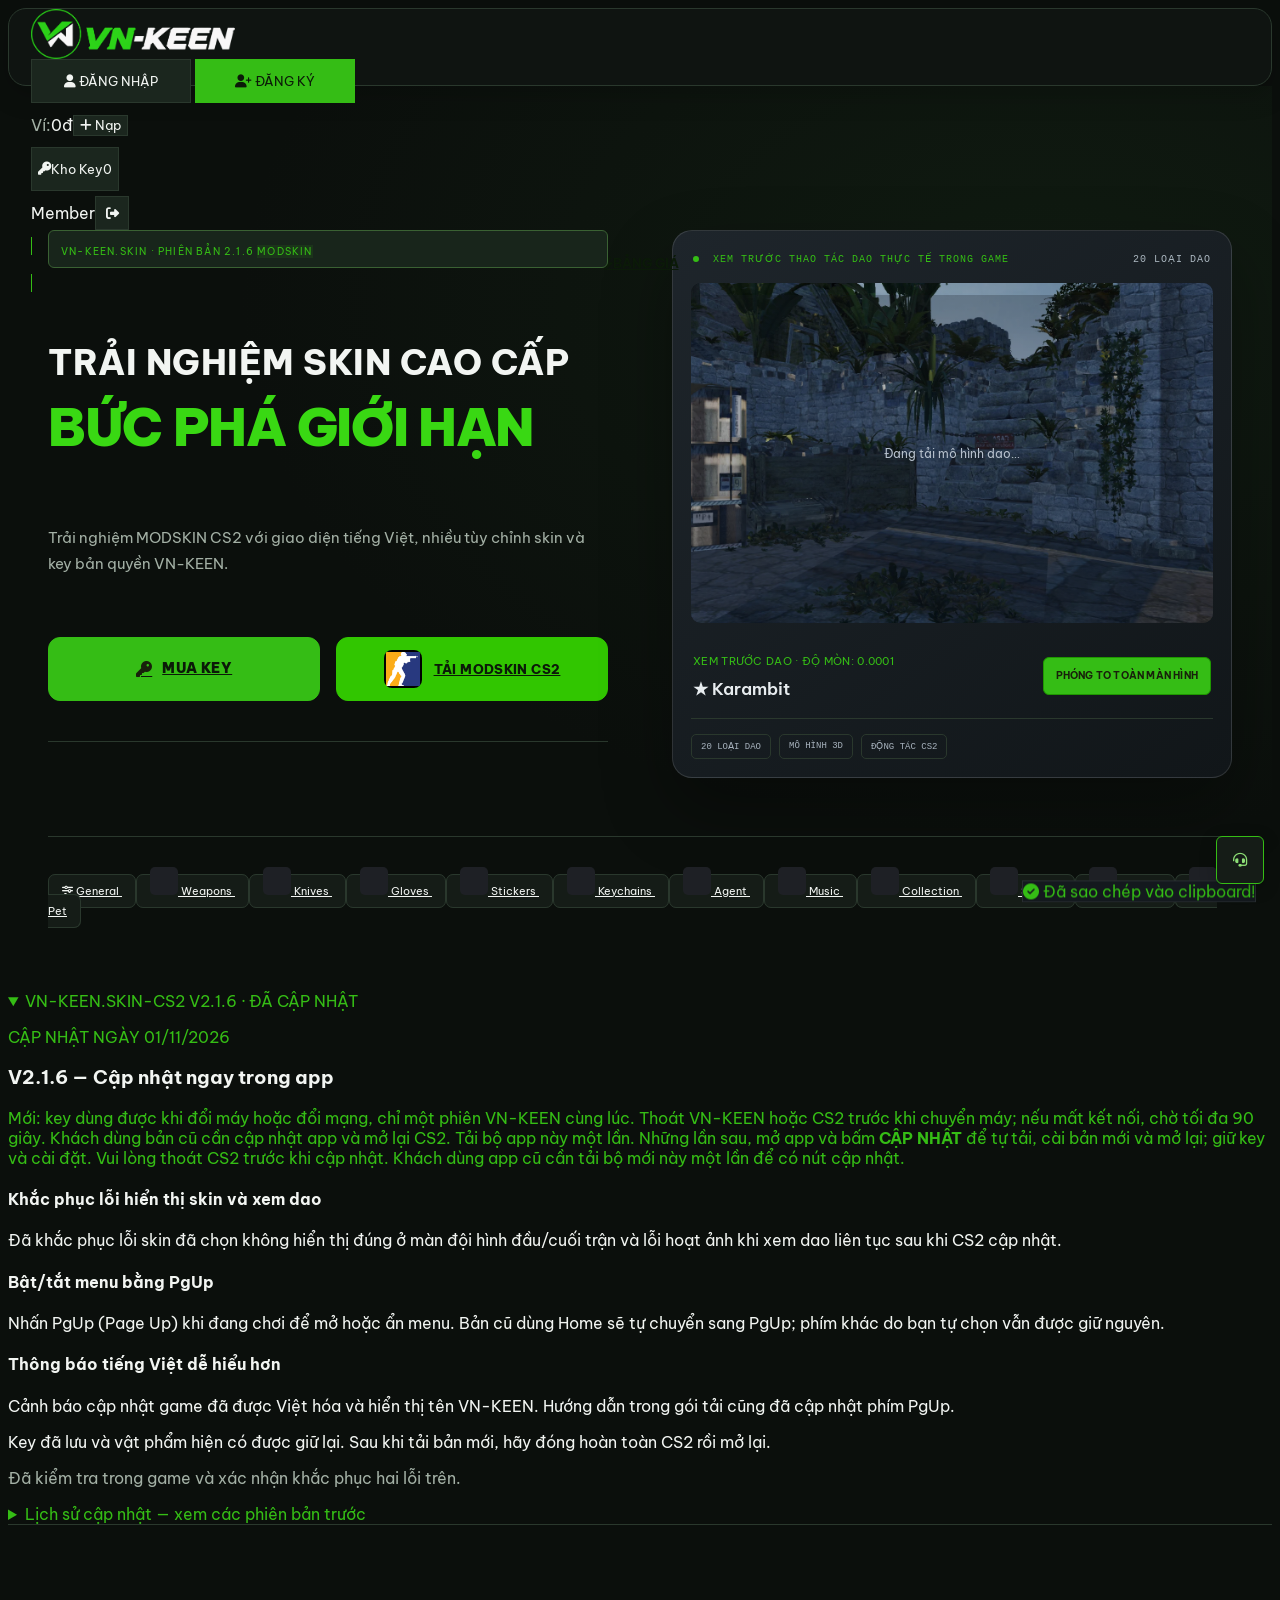
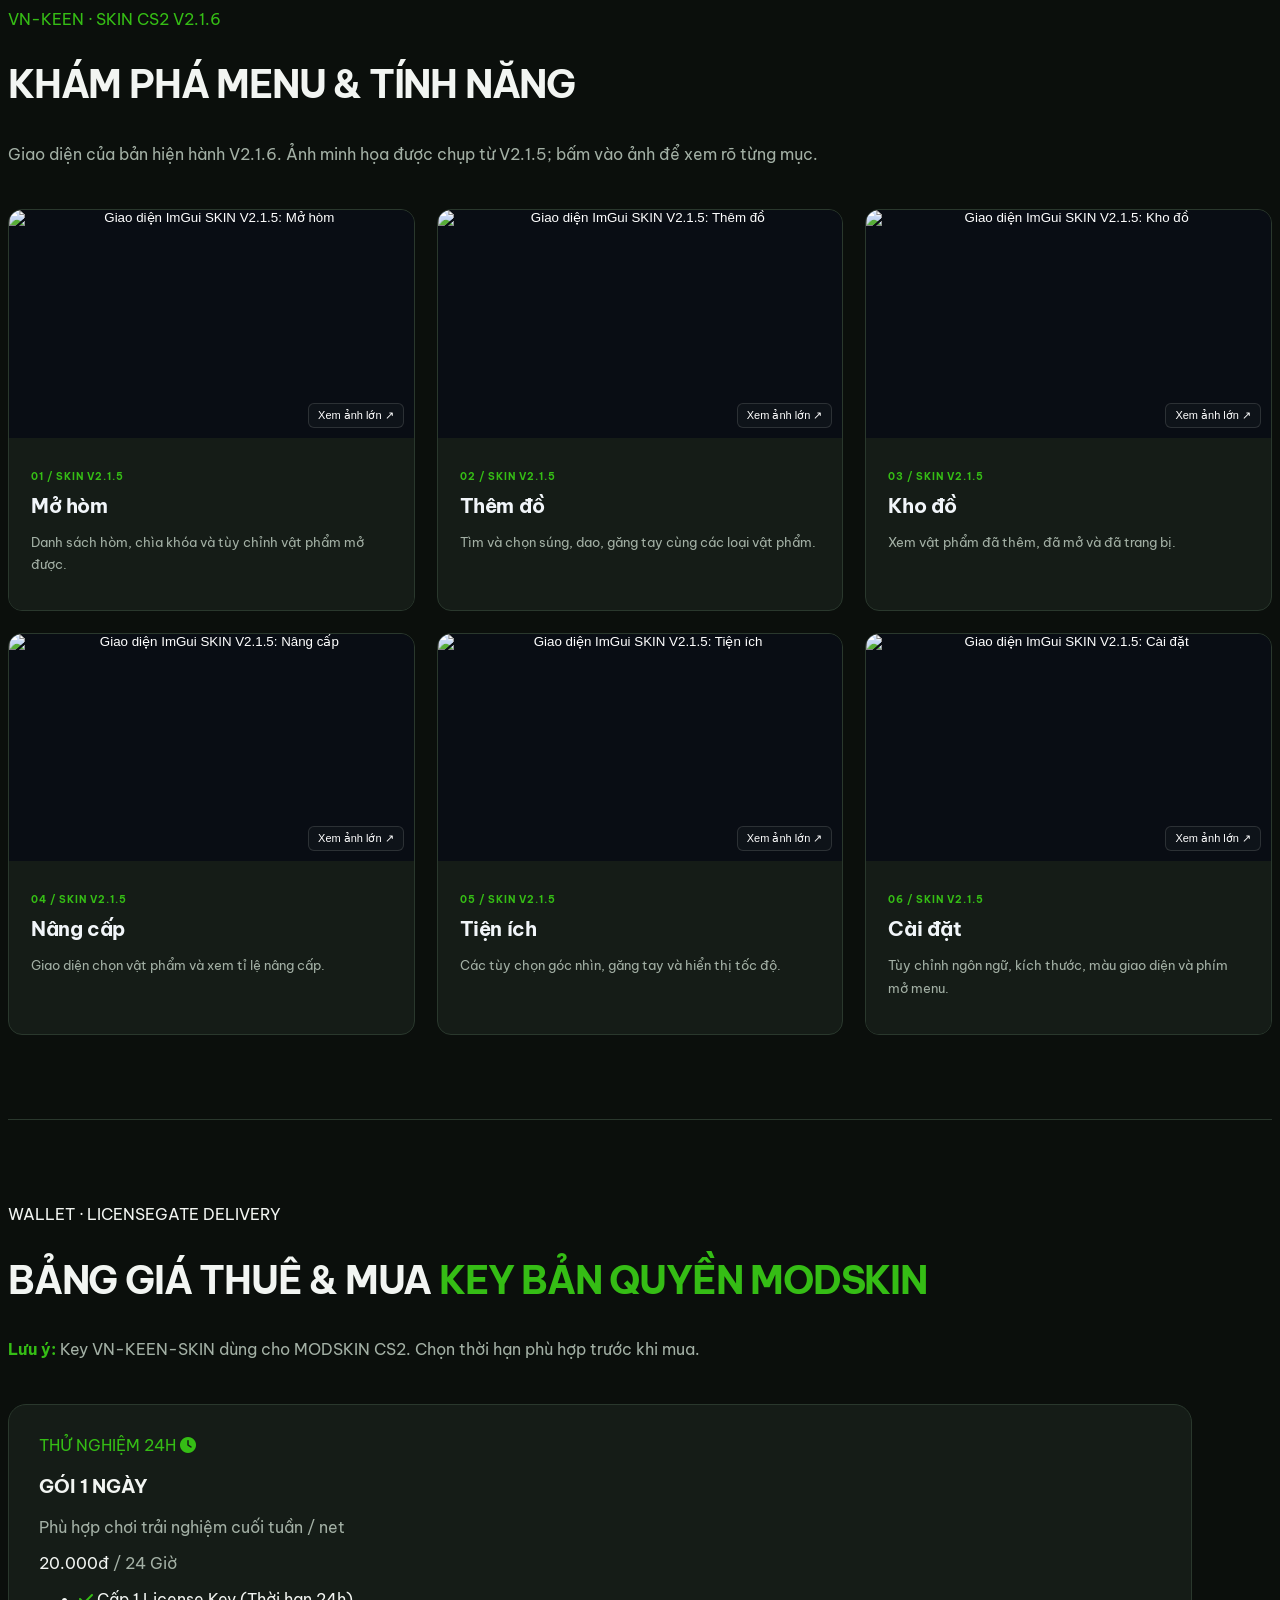
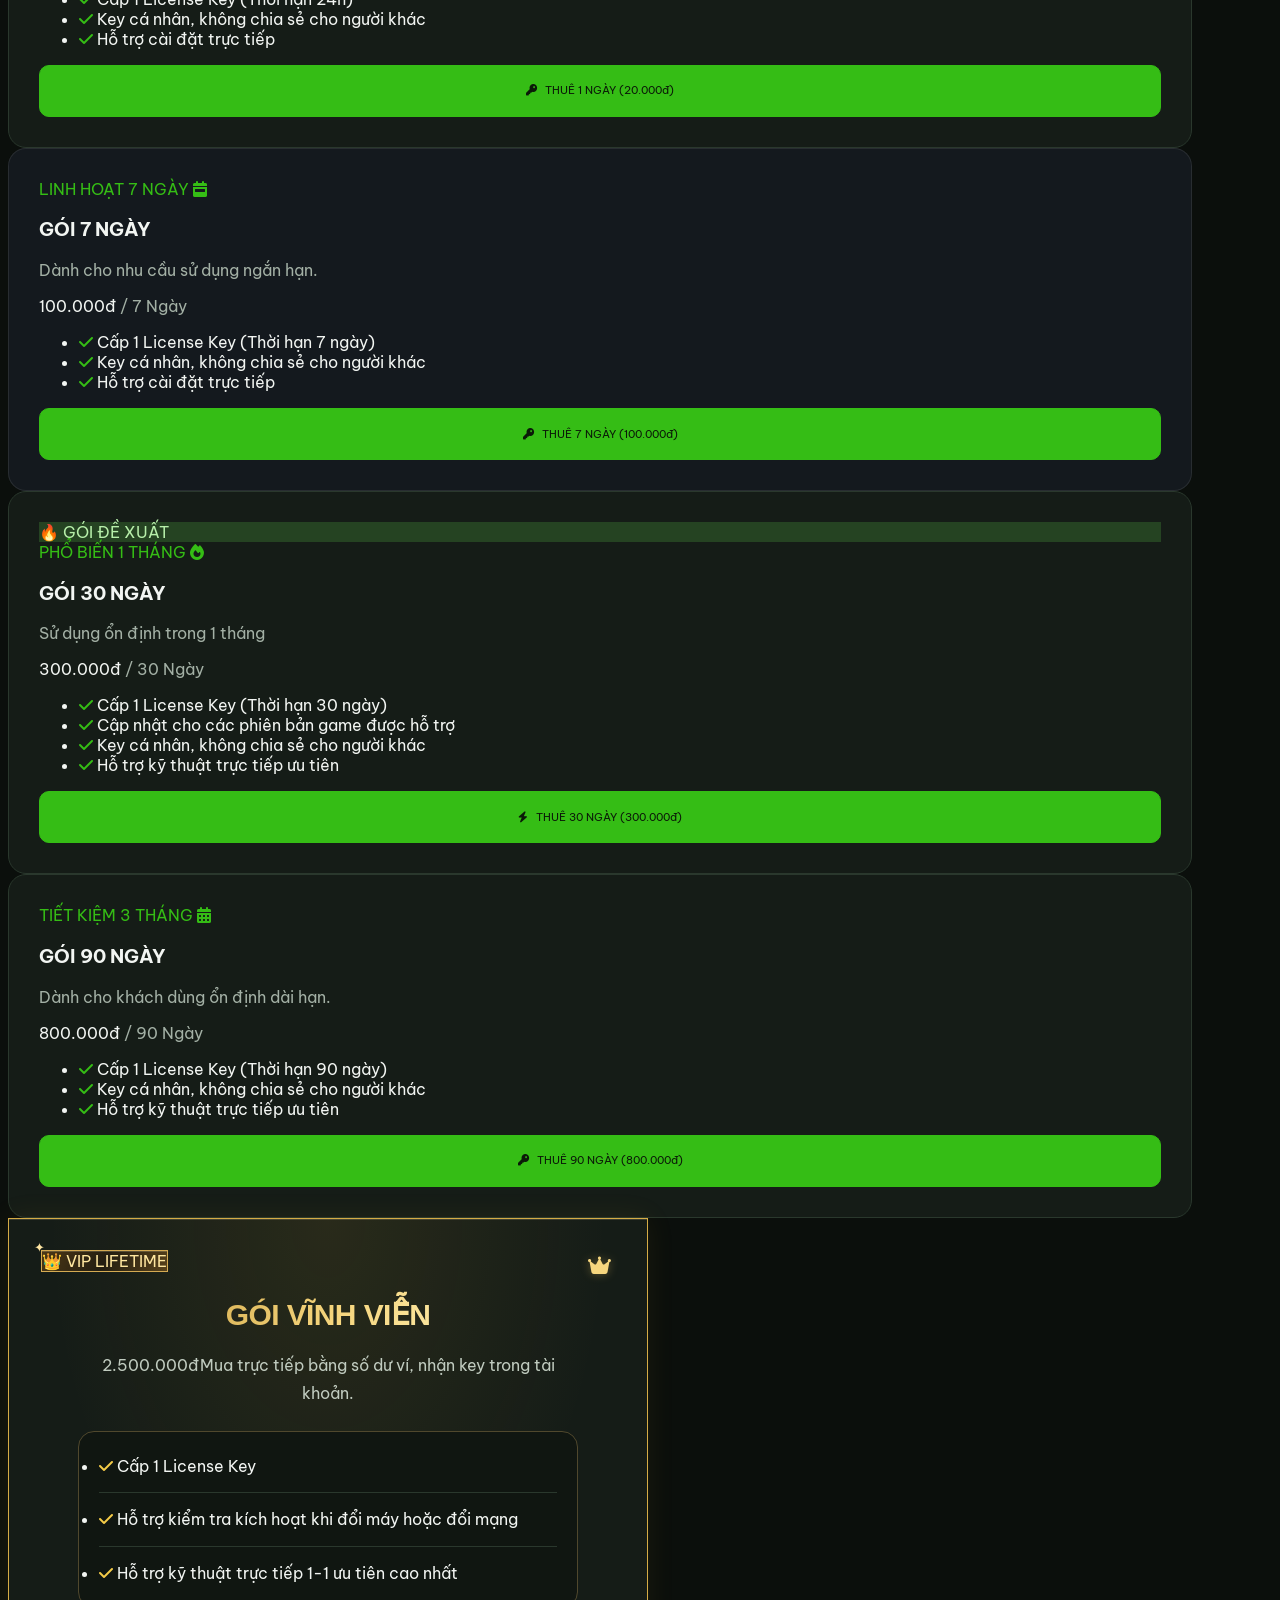
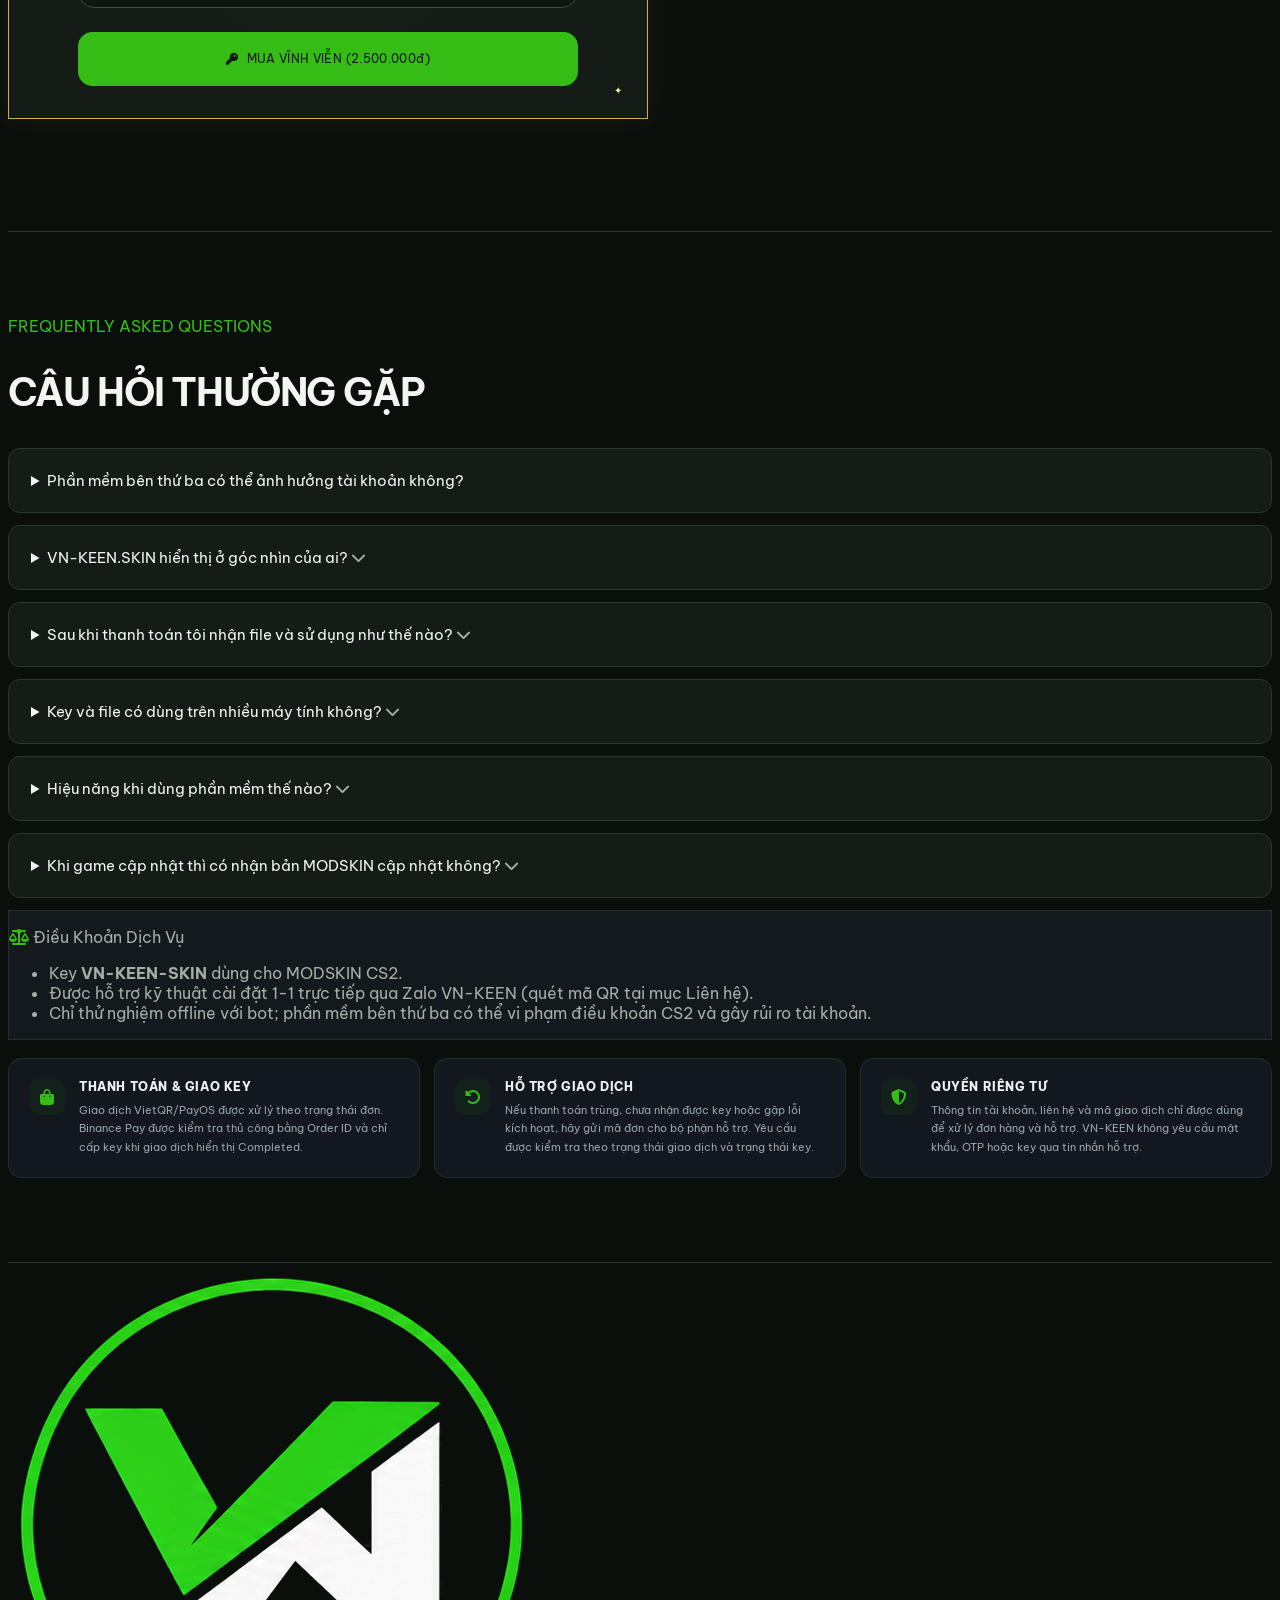
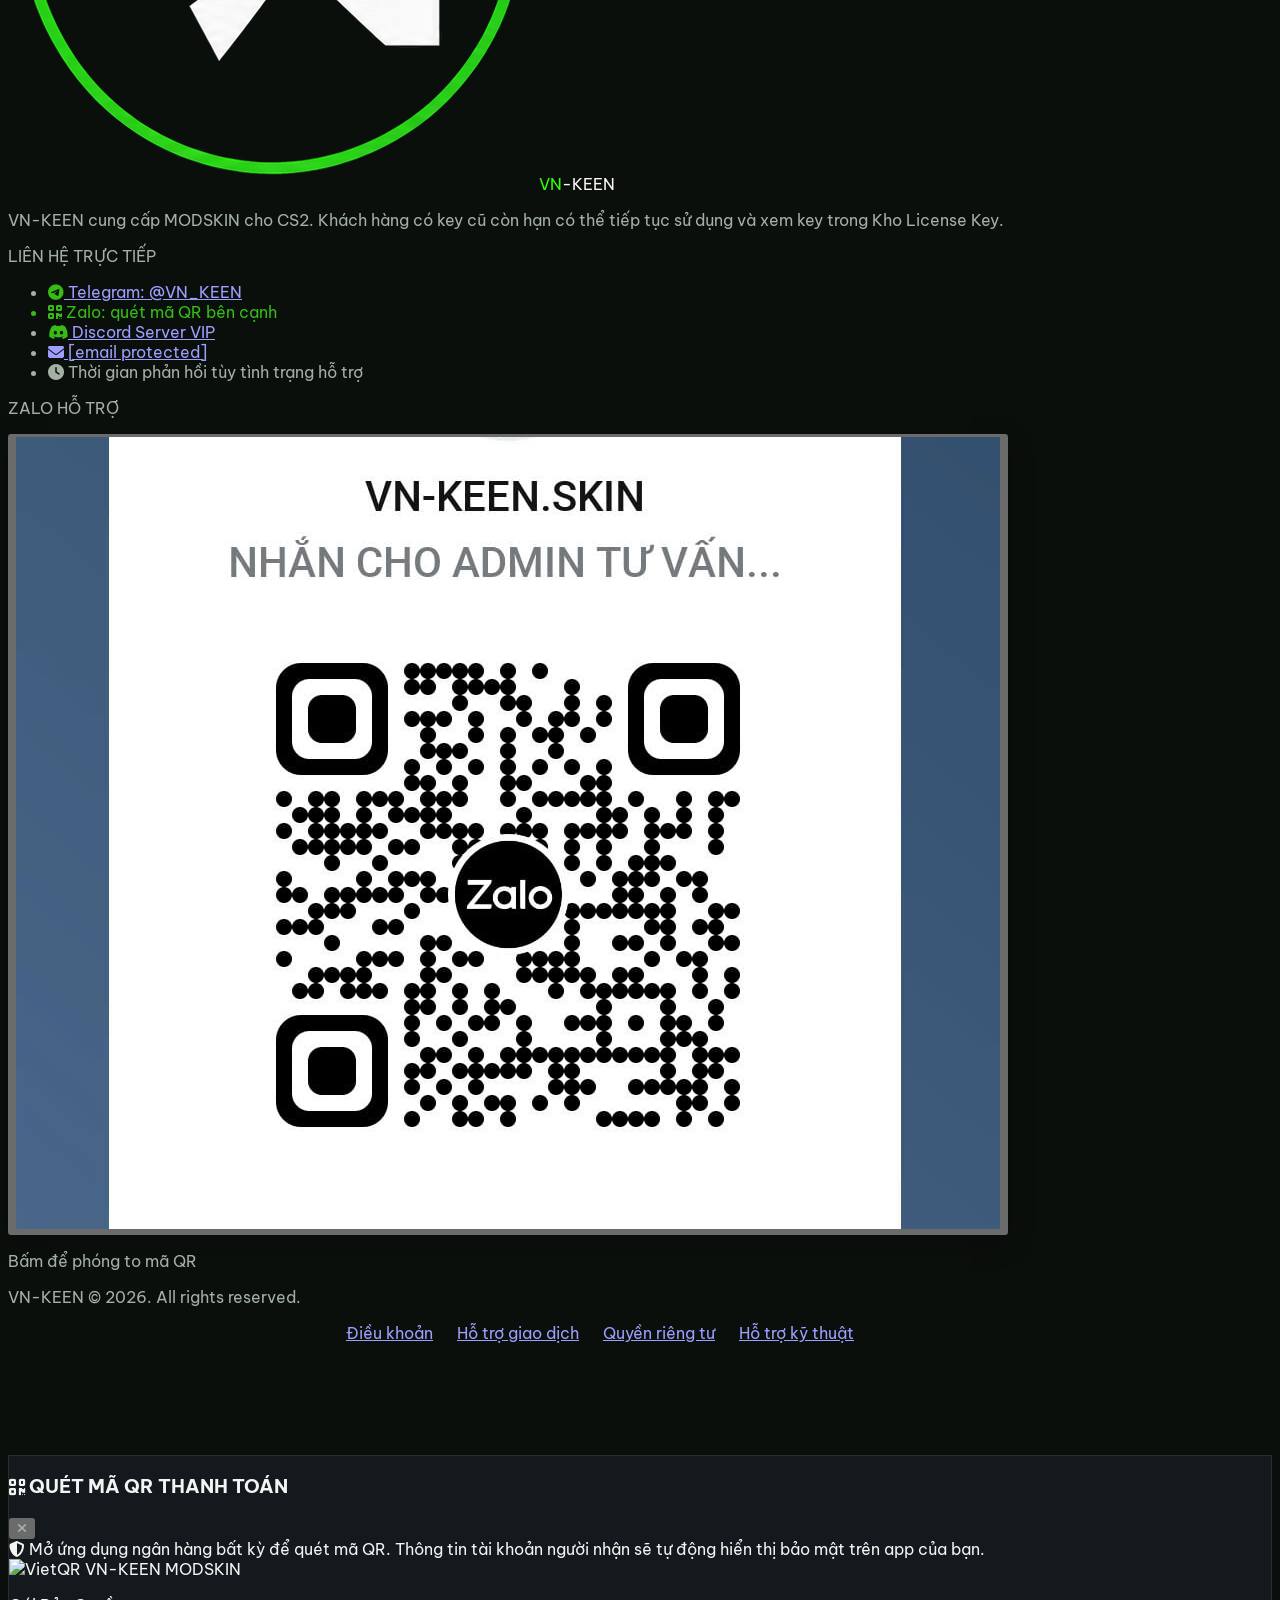
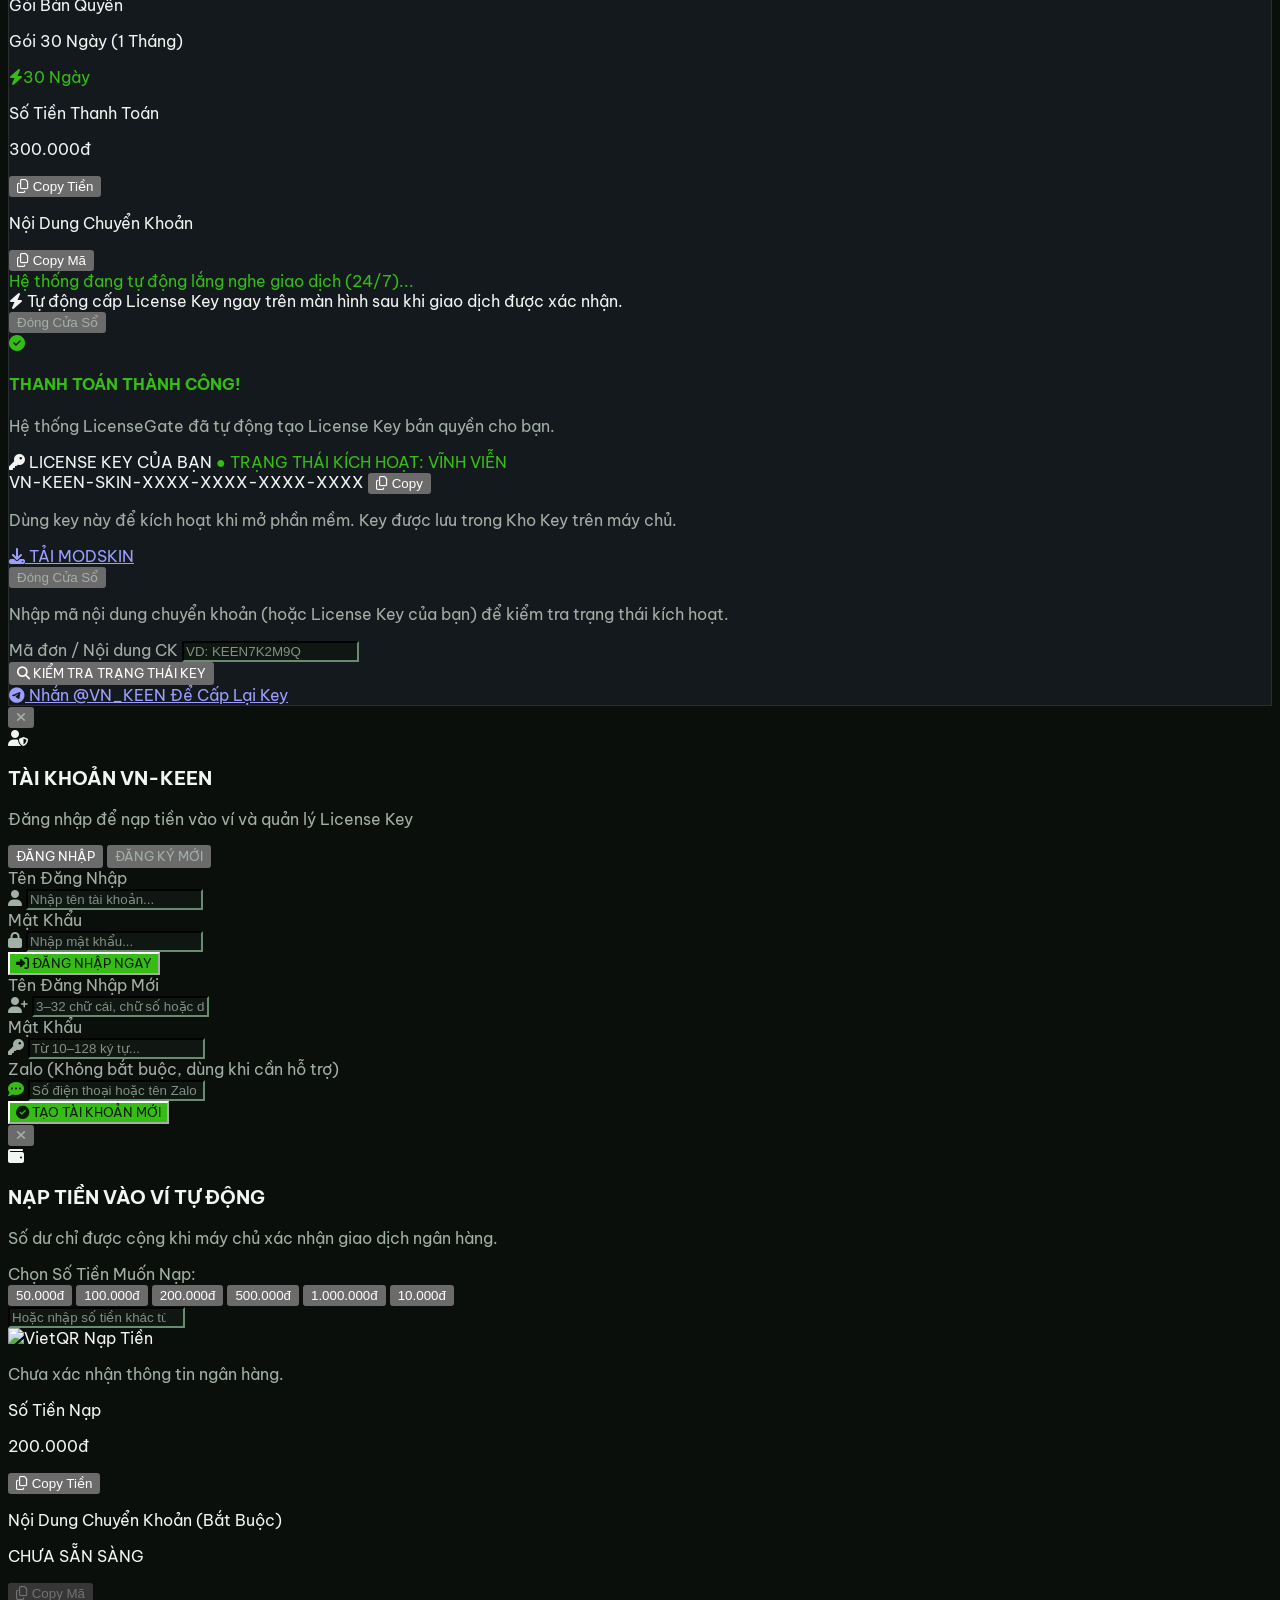
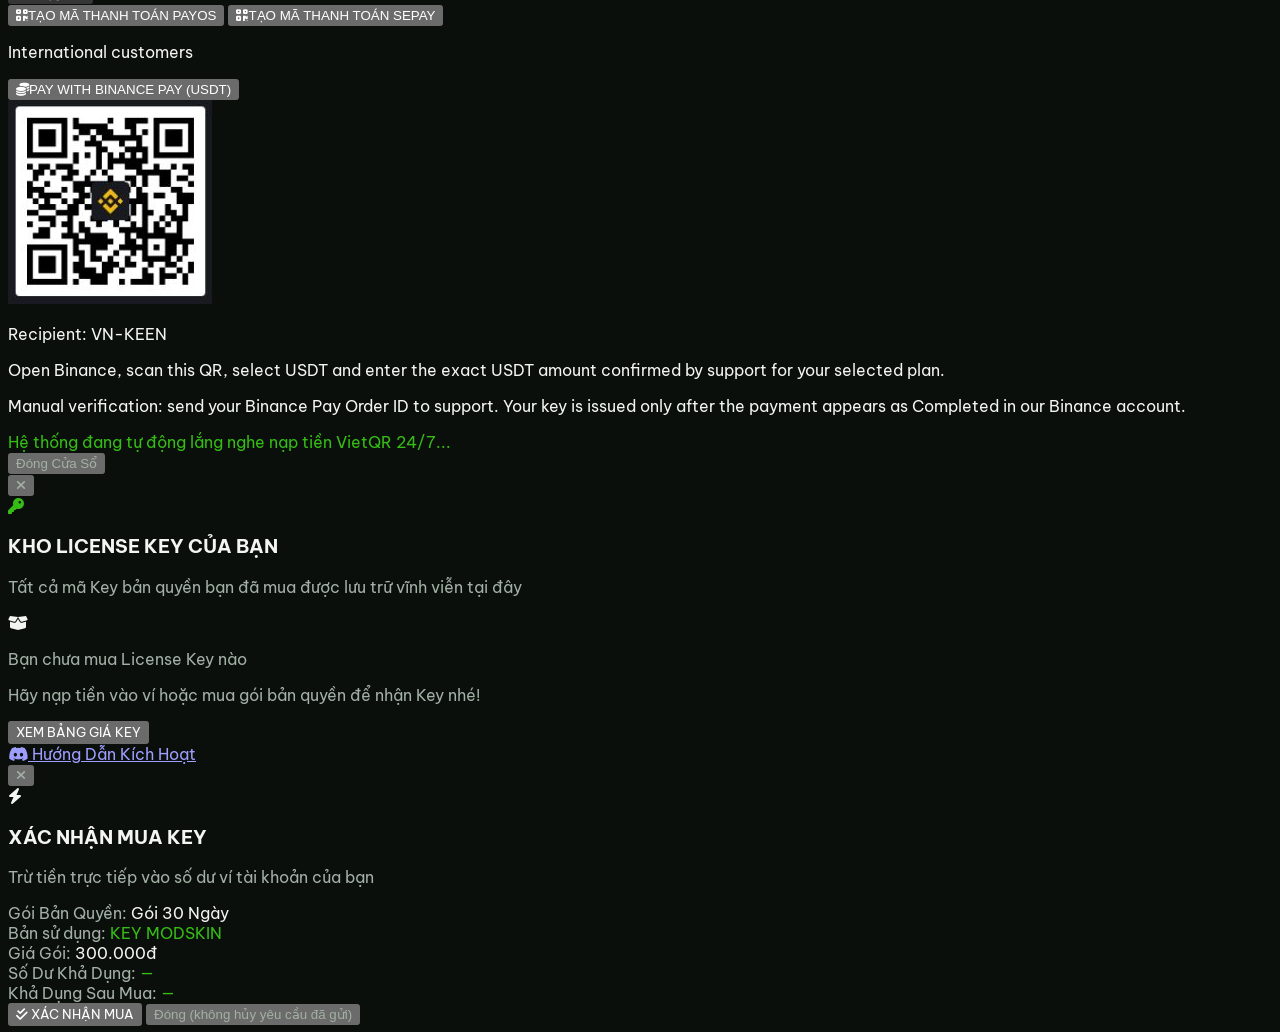
==== public/index.html @ fef74b45 "Sync V2.1.6 website and signed app updates; remove obsolete files Organize Cloudflare source under p" ====
<!DOCTYPE html>
<html lang="vi" class="scroll-smooth">
<head>

  <meta charset="UTF-8">
  <meta name="viewport" content="width=device-width, initial-scale=1.0">
  <title>VN-KEEN | MODSKIN CS2</title>
  <meta name="description" content="Khám phá MODSKIN CS2 của VN-KEEN. Xem tính năng, bảng giá key, hướng dẫn cài đặt cùng giới hạn và rủi ro khi sử dụng.">
  <meta name="author" content="VN-KEEN">
  <meta name="robots" content="index, follow, max-image-preview:large, max-snippet:-1, max-video-preview:-1">
  <link rel="canonical" href="https://vn-keen.skin/">
  <meta name="theme-color" content="#070a12">
  <link rel="icon" type="image/svg+xml" href="favicon.svg?v=round2">

  <!-- OpenGraph / Facebook / Zalo / Telegram -->
  <meta property="og:type" content="website">
  <meta property="og:url" content="https://vn-keen.skin/">
  <meta property="og:title" content="VN-KEEN | MODSKIN CS2">
  <meta property="og:description" content="Khám phá MODSKIN CS2 của VN-KEEN. Xem tính năng, bảng giá key, hướng dẫn cài đặt cùng giới hạn và rủi ro khi sử dụng.">
  <meta property="og:image" content="https://vn-keen.skin/images/brand-icon.png?v=circle1">
  <meta property="og:image:secure_url" content="https://vn-keen.skin/images/brand-icon.png?v=circle1">
  <meta property="og:image:type" content="image/png">
  <meta property="og:image:width" content="527">
  <meta property="og:image:height" content="527">
  <meta property="og:image:alt" content="Biểu tượng VN-KEEN xanh trắng trong khung tròn">
  <meta property="og:site_name" content="VN-KEEN">

  <!-- Twitter / Telegram Link Preview Card -->
  <meta name="twitter:card" content="summary_large_image">
  <meta name="twitter:url" content="https://vn-keen.skin/">
  <meta name="twitter:title" content="VN-KEEN | MODSKIN CS2">
  <meta name="twitter:description" content="Khám phá MODSKIN CS2 của VN-KEEN. Xem tính năng, bảng giá key, hướng dẫn cài đặt cùng giới hạn và rủi ro khi sử dụng.">
  <meta name="twitter:image" content="https://vn-keen.skin/images/brand-icon.png?v=circle1">

  <!-- JSON-LD: WebSite metadata -->
  <script type="application/ld+json">{
  "@context": "https://schema.org",
  "@type": "WebSite",
  "name": "VN-KEEN",
  "alternateName": [
    "vn-keen",
    "vn keen",
    "VN KEEN CS2",
    "VN-KEEN Skin Library",
    "VN-KEEN Tools"
  ],
  "url": "https://vn-keen.skin/",
  "description": "Thư viện skin, bản xem trước và công cụ tùy biến giao diện Counter-Strike 2 với hướng dẫn cài đặt rõ ràng.",
  "potentialAction": {
    "@type": "SearchAction",
    "target": "https://vn-keen.skin/catalog.html?q={search_term_string}",
    "query-input": "required name=search_term_string"
  }
}</script>

  <!-- JSON-LD: SoftwareApplication metadata -->
  <script type="application/ld+json">{
  "@context": "https://schema.org",
  "@type": "SoftwareApplication",
  "name": "VN-KEEN MODSKIN",
  "operatingSystem": "Windows 10, Windows 11 (64-bit)",
  "applicationCategory": "GameApplication",
  "offers": {
    "@type": "Offer",
    "price": "2500000",
    "priceCurrency": "VND"
  }
}</script>

  <!-- JSON-LD: FAQ content matching the visible page -->
  <script type="application/ld+json">{
  "@context": "https://schema.org",
  "@type": "FAQPage",
  "mainEntity": [
    {
      "@type": "Question",
      "name": "VN-KEEN là gì?",
      "acceptedAnswer": {
        "@type": "Answer",
        "text": "VN-KEEN là thư viện skin, bản xem trước và công cụ tùy biến giao diện Counter-Strike 2. Nội dung và phần mềm do bên thứ ba cung cấp; hãy đọc hướng dẫn và cân nhắc rủi ro trước khi sử dụng."
      }
    },
    {
      "@type": "Question",
      "name": "Phần mềm bên thứ ba có thể ảnh hưởng tài khoản không?",
      "acceptedAnswer": {
        "@type": "Answer",
        "text": "Có thể. Phần mềm bên thứ ba có thể vi phạm điều khoản của nhà phát hành và dẫn đến hạn chế hoặc khóa tài khoản. VN-KEEN không bảo đảm miễn nhiễm, không dự đoán được kết quả và không tự động cam kết bồi thường. Chỉ thử trong môi trường offline với bot khi phù hợp và tự đánh giá rủi ro."
      }
    },
    {
      "@type": "Question",
      "name": "Làm thế nào để tải và kích hoạt sản phẩm VN-KEEN?",
      "acceptedAnswer": {
        "@type": "Answer",
        "text": "Bạn đăng nhập hoặc đăng ký tài khoản, bấm Nạp để quét VietQR và chờ số dư cập nhật. Sau đó mở Bảng giá, chọn đúng sản phẩm và thời hạn, xác nhận mua bằng số dư; key sẽ hiển thị trong Kho License Key."
      }
    }
  ]
}</script>

  <!-- Google Fonts with Vietnamese accent support -->
  <link rel="preconnect" href="https://fonts.googleapis.com">
  <link rel="preconnect" href="https://fonts.gstatic.com" crossorigin>
  <link href="https://fonts.googleapis.com/css2?family=Be+Vietnam+Pro:wght@400;500;600;700;800;900&family=Chakra+Petch:ital,wght@0,500;0,600;0,700;1,700&family=IBM+Plex+Mono:wght@400;500;600;700&family=Inter:wght@400;500;600;700;800&family=Orbitron:wght@700;800;900&family=Rajdhani:wght@600;700;800&display=swap" rel="stylesheet">
  
  <!-- FontAwesome 6 -->
  <link rel="stylesheet" href="https://cdnjs.cloudflare.com/ajax/libs/font-awesome/6.5.1/css/all.min.css">
  
  <!-- Tailwind CSS CDN -->
  <script src="https://cdn.tailwindcss.com"></script>
  <script>
    tailwind.config = {
      theme: {
        extend: {
          colors: {
            bg: '#070a12',
            surface: 'rgba(15, 23, 42, 0.78)',
            surface2: 'rgba(30, 41, 59, 0.85)',
            fg: '#f8fafc',
            muted: '#94a3b8',
            subtle: '#64748b',
            accent: '#1e9700',
            accent2: '#a855f7',
            accent3: '#ec4899',
            csgold: '#eab308',
            csred: '#ef4444',
            cspink: '#d946ef',
            cspurple: '#8b5cf6',
            csblue: '#3b82f6',
            ok: '#10b981',
            warn: '#f59e0b',
            danger: '#ef4444'
          },
          fontFamily: {
            sans: ['Be Vietnam Pro', 'Inter', 'Segoe UI', 'sans-serif'],
            display: ['Rajdhani', 'Chakra Petch', 'Be Vietnam Pro', 'sans-serif'],
            cyber: ['Chakra Petch', 'Orbitron', 'Be Vietnam Pro', 'sans-serif'],
            mono: ['IBM Plex Mono', 'monospace']
          },
          animation: {
            'spin-slow': 'spin 10s linear infinite',
            'pulse-glow': 'pulseGlow 2.5s ease-in-out infinite',
            'float': 'float 4s ease-in-out infinite',
          },
          keyframes: {
            pulseGlow: {
              '0%, 100%': { opacity: '0.4', transform: 'scale(1)' },
              '50%': { opacity: '0.8', transform: 'scale(1.04)' },
            },
            float: {
              '0%, 100%': { transform: 'translateY(0px)' },
              '50%': { transform: 'translateY(-10px)' },
            }
          }
        }
      }
    }
  </script>

  <!-- Three.js CDN -->
  <script src="https://cdnjs.cloudflare.com/ajax/libs/three.js/r128/three.min.js"></script>

  <style>
    * { box-sizing: border-box; cursor: default; }
    body { background: #070a12; color: #f8fafc; overflow-x: hidden; }

    #webgl-bg {
      position: fixed;
      top: 0;
      left: 0;
      width: 100vw;
      height: 100vh;
      z-index: -1;
      pointer-events: none;
    }

    #custom-cursor {
      position: fixed;
      top: 0;
      left: 0;
      width: 26px;
      height: 26px;
      border: 1.5px solid rgba(0, 229, 238, 0.75);
      border-radius: 50%;
      pointer-events: none;
      transform: translate(-50%, -50%);
      transition: width 0.2s, height 0.2s, border-color 0.2s, background-color 0.2s;
      z-index: 9999;
      display: none;
    }
    #custom-cursor::after {
      content: '';
      position: absolute;
      top: 50%;
      left: 50%;
      width: 4px;
      height: 4px;
      background: #00e5ee;
      border-radius: 50%;
      transform: translate(-50%, -50%);
      box-shadow: 0 0 8px #00e5ee;
    }
    #custom-cursor.active {
      width: 40px;
      height: 40px;
      border-color: #ec4899;
      background: rgba(236, 72, 153, 0.15);
      border-radius: 6px;
    }
    #custom-cursor.active::after {
      background: #ec4899;
      box-shadow: 0 0 10px #ec4899;
    }
    @media (hover: hover) and (pointer: fine) {
      #custom-cursor { display: block; }
    }

    .glass-panel {
      background: rgba(13, 20, 36, 0.74);
      backdrop-filter: blur(20px);
      -webkit-backdrop-filter: blur(20px);
      border: 1px solid rgba(0, 229, 238, 0.16);
      box-shadow: 0 8px 32px 0 rgba(0, 0, 0, 0.45), inset 0 0 0 1px rgba(255, 255, 255, 0.05);
      transition: all 0.3s cubic-bezier(0.16, 1, 0.3, 1);
    }
    .glass-panel:hover {
      border-color: rgba(0, 229, 238, 0.35);
      box-shadow: 0 12px 40px 0 rgba(0, 229, 238, 0.15), inset 0 0 0 1px rgba(0, 229, 238, 0.25);
    }

    .tilt-card {
      transform-style: preserve-3d;
      perspective: 1000px;
    }

    .neon-border-box {
      position: relative;
      border-radius: 1.5rem;
      background: #0f172a;
      overflow: hidden;
    }
    .neon-border-box::before {
      content: '';
      position: absolute;
      top: -50%;
      left: -50%;
      width: 200%;
      height: 200%;
      background: conic-gradient(transparent, #00e5ee, #a855f7, #ec4899, transparent 40%);
      animation: spin 6s linear infinite;
      z-index: 0;
    }
    .neon-border-box-content {
      position: relative;
      z-index: 1;
      margin: 2px;
      background: #0b1120;
      border-radius: calc(1.5rem - 2px);
    }

    .tactical-grid {
      background-image:
        linear-gradient(rgba(0, 229, 238, 0.04) 1px, transparent 1px),
        linear-gradient(90deg, rgba(0, 229, 238, 0.04) 1px, transparent 1px);
      background-size: 40px 40px;
    }

    .neon-glow-cyan {
      text-shadow: 0 0 12px rgba(0, 229, 238, 0.6), 0 0 30px rgba(0, 229, 238, 0.3);
    }
    .neon-glow-gold {
      text-shadow: 0 0 12px rgba(234, 179, 8, 0.6), 0 0 30px rgba(234, 179, 8, 0.3);
    }

    #case-track {
      display: flex;
      will-change: transform;
    }

    #toast {
      position: fixed;
      bottom: 24px;
      right: 24px;
      z-index: 99999;
      transform: translateY(120%);
      transition: transform 0.35s cubic-bezier(0.16, 1, 0.3, 1);
    }
    #webgl-bg {
      position: fixed;
      top: 0;
      left: 0;
      width: 100vw;
      height: 100vh;
      z-index: -3;
      pointer-events: none;
    }
    #plexus-canvas {
      position: fixed;
      top: 0;
      left: 0;
      width: 100vw;
      height: 100vh;
      z-index: -2;
      pointer-events: none;
    }
    #cursor-spotlight {
      position: fixed;
      top: 0;
      left: 0;
      pointer-events: none;
      z-index: -1;
      width: 550px;
      height: 550px;
      transform: translate(-50%, -50%);
      border-radius: 50%;
      background: radial-gradient(circle, rgba(0, 229, 238, 0.14) 0%, rgba(168, 85, 247, 0.05) 45%, transparent 70%);
      will-change: left, top;
    }
    ::-webkit-scrollbar { width: 8px; }
    ::-webkit-scrollbar-track { background: #070a12; }
    ::-webkit-scrollbar-thumb {
      background: #1e293b;
      border-radius: 4px;
      border: 1px solid rgba(0, 229, 238, 0.2);
    }
    ::-webkit-scrollbar-thumb:hover { background: #00e5ee; }
  </style>
<link rel="stylesheet" href="feature-gallery.css?v=green-preview-20261017">
<link rel="stylesheet" href="redesign.css?v=19">
<link rel="stylesheet" href="website-usability.css?v=216-equal-buttons">
<link rel="stylesheet" href="brand-theme.css?v=compact-downloads-20261017">
<style id="skin-download-layout">
#top #downloads.hero-actions{display:grid!important;grid-template-columns:minmax(0,1fr)!important;gap:12px!important;width:100%!important}
#top #downloads.hero-actions>a{grid-column:1 / -1!important;grid-row:auto!important;display:flex!important;align-items:center!important;justify-content:center!important;box-sizing:border-box!important;width:100%!important;max-width:none!important;height:50px!important;min-height:50px!important;margin:0!important;padding:12px 16px!important}
</style>
<style>
@media(min-width:520px){#top #downloads.hero-actions{grid-template-columns:minmax(0,1fr) minmax(0,1fr)!important}#top #downloads.hero-actions>a.hero-primary{grid-column:auto!important}#top #downloads.hero-actions>a.hero-secondary{grid-column:auto!important}}

</style>
<style>
#top #downloads.hero-actions>a.hero-secondary{gap:12px!important;flex-direction:row!important;height:60px!important;min-height:60px!important}
.game-download-icon{display:inline-flex;align-items:center;justify-content:center;flex:0 0 38px;width:38px;height:38px;background:#000;border-radius:8px;overflow:hidden}
.game-download-icon img{width:34px;height:34px;object-fit:contain;display:block}
</style>
<style>#pricing-selection-status{display:block!important;width:100%!important;max-width:none!important;text-align:center!important;margin:0 auto 48px!important}</style>
<style>
#pricing [data-product-option]{white-space:nowrap!important;flex-shrink:0;min-width:190px;padding:17px 28px!important;border:2px solid #3b8050!important;border-radius:14px;background:#12271a!important;color:#d8ffe2!important;font-weight:800;letter-spacing:.04em;box-shadow:0 4px 18px #0005;transition:background .18s,box-shadow .18s,transform .18s;cursor:pointer}
#pricing [data-product-option]:hover{transform:translateY(-2px);border-color:#72f58b!important;box-shadow:0 6px 24px #39e65a35}
#pricing [data-product-option][aria-pressed="true"]{background:#63ed73!important;color:#07180b!important;border-color:#a2ffad!important;box-shadow:0 0 24px #4aee7050,inset 0 1px 0 #ffffff70}
#pricing [data-product-option]:focus-visible{outline:3px solid #fff;outline-offset:4px}
@media(max-width:480px){#pricing [data-product-option]{min-width:0;flex:1;padding:15px 14px!important}}
</style>
<style>
#pricing [data-product-option]{display:inline-flex!important;align-items:center;justify-content:center;gap:12px}
.purchase-game-icon{display:inline-flex;align-items:center;justify-content:center;width:38px;height:38px;flex:0 0 38px;border-radius:8px;background:#000;overflow:hidden}
.purchase-game-icon img{width:32px;height:32px;object-fit:contain}
</style>
<style>
#top #downloads.hero-actions{display:grid!important;grid-template-columns:repeat(3,minmax(0,1fr))!important;gap:16px!important;align-items:stretch!important}
#top #downloads.hero-actions>a{grid-column:auto!important;width:100%!important;margin:0!important;height:64px!important;min-height:64px!important;display:flex!important;flex-direction:row!important;align-items:center!important;justify-content:center!important;gap:10px!important;padding:10px 16px!important;white-space:nowrap;font-size:13px!important;box-sizing:border-box}
@media(max-width:700px){#top #downloads.hero-actions{grid-template-columns:1fr!important}}
</style><style>
#top #downloads.hero-actions{grid-template-columns:repeat(2,minmax(0,1fr))!important}
#top #downloads.hero-actions>a.hero-primary{grid-column:1/-1!important}
@media(max-width:520px){#top #downloads.hero-actions{grid-template-columns:1fr!important}}
</style><style>
#top h1{font-size:clamp(24px,3.4vw,48px)!important;line-height:1.16!important;max-width:100%!important;letter-spacing:-.035em!important}
@media(min-width:768px){#top h1{white-space:nowrap}}
@media(max-width:767px){#top h1{font-size:clamp(20px,4.4vw,32px)!important}}
</style><style>
#top h1{font-size:clamp(22px,2.7vw,38px)!important;line-height:1.25!important;letter-spacing:.015em!important;font-weight:800!important;white-space:normal!important;color:#e6eae7}
#top h1>span{margin-top:14px!important;font-size:clamp(30px,4.1vw,58px)!important;line-height:1.12!important;letter-spacing:-.025em!important;font-weight:900!important;background-image:linear-gradient(100deg,#b3ffb0 0%,#65ed79 55%,#24c95c 100%)!important;filter:none!important;text-shadow:none!important;white-space:nowrap}
@media(max-width:600px){#top h1{font-size:clamp(17px,4.1vw,24px)!important}#top h1>span{font-size:clamp(23px,5.6vw,34px)!important;margin-top:10px!important}}
</style><style>
#top h1>span{background-color:transparent!important;background-clip:text!important;-webkit-background-clip:text!important;color:transparent!important;-webkit-text-fill-color:transparent!important;display:block!important;filter:none!important}
</style><style>
#top h1>span{background:none!important;background-image:none!important;color:#39d813!important;-webkit-text-fill-color:#39d813!important;text-shadow:none!important;filter:none!important}
</style><style>
#mobile-nav-panel .mobile-nav-links{display:grid!important;grid-template-columns:repeat(2,minmax(0,1fr))!important;gap:10px!important}
#mobile-nav-panel .mobile-nav-links>a:first-child{grid-column:1/-1!important;background:#2cbb08!important;color:#081405!important;border-color:#48d421!important}
#mobile-nav-panel .mobile-nav-links>a{display:flex!important;align-items:center!important;justify-content:center!important;gap:8px!important;min-height:46px!important;padding:12px!important;font-size:13px!important;line-height:1.3!important;white-space:nowrap!important;color:#edf5ee}
#mobile-nav-panel .mobile-nav-account:not(.hidden){display:grid!important;grid-template-columns:repeat(2,minmax(0,1fr))!important;gap:10px!important}
#mobile-user-actions>button:last-child{grid-column:1/-1!important}
</style><style>
#mobile-nav-panel .mobile-nav-links>a,#mobile-nav-panel .mobile-nav-account>button{grid-column:auto!important;box-sizing:border-box!important;width:100%!important;height:48px!important;min-height:48px!important;padding:10px 8px!important;display:flex!important;align-items:center!important;justify-content:center!important;gap:8px!important;font-size:12px!important;line-height:1.2!important;white-space:nowrap!important;margin:0!important;border-radius:10px!important}
#mobile-nav-panel .mobile-nav-links>a:first-child,#mobile-nav-panel #mobile-user-actions>button:last-child{grid-column:auto!important}
</style><style id="equal-hero-buttons-final">
#top #downloads.hero-actions{display:grid!important;grid-template-columns:repeat(2,minmax(0,1fr))!important;gap:16px!important}
#top #downloads.hero-actions>a.hero-primary,#top #downloads.hero-actions>a.hero-secondary{grid-column:auto!important;grid-row:auto!important;box-sizing:border-box!important;width:100%!important;height:64px!important;min-height:64px!important;max-height:64px!important;padding:12px 10px!important;display:flex!important;flex-direction:row!important;align-items:center!important;justify-content:center!important;margin:0!important}
@media(max-width:520px){#top #downloads.hero-actions{grid-template-columns:1fr!important}}
</style>
<style id='green-download-button'>#top #downloads.hero-actions>a.hero-secondary[download]{background:#31c600!important;border-color:#31c600!important;color:#0b1a08!important;box-shadow:none!important}#top #downloads.hero-actions>a.hero-secondary[download]:hover{background:#2bb000!important;border-color:#2bb000!important}</style>
</head>
  <!-- Epic KEEN Warrior Emblem Background Layer (Thu nhỏ lại gọn gàng ~4cm) -->
  <div class="fixed inset-0 pointer-events-none z-[-5] overflow-hidden">
    <div class="absolute inset-0 bg-[#070a12]"></div>
    
    <!-- Centered Scaled KEEN Mascot Cover -->
    <div id="bg-mascot" class="absolute inset-0 flex items-center justify-center p-8 sm:p-14 md:p-20 transition-transform duration-300 ease-out">
      <img 
        src="images/brand-icon.png?v=circle1" 
        alt="VN-KEEN Mascot" 
        class="max-w-[78vw] max-h-[78vh] w-auto h-auto object-contain opacity-85 transition-all duration-700 animate-pulse"
        style="animation-duration: 4s;"
      >
    </div>

    <!-- Cinematic Vignette & Gradient Overlays -->
    <div class="absolute inset-0 bg-gradient-to-b from-[#070a12]/70 via-transparent to-[#070a12]/80"></div>
    <div class="absolute inset-0 bg-[radial-gradient(circle_at_center,transparent_40%,#070a12_85%)]"></div>
  </div>

  <!-- Interactive Cyber Aurora Background Atmosphere (Golden & Cyan Flame Glow) -->
  <div class="fixed inset-0 pointer-events-none z-[-4] overflow-hidden">
    <div class="absolute -top-32 -left-32 w-[700px] h-[700px] bg-cyan-400/20 rounded-full blur-[120px] animate-pulse"></div>
    <div class="absolute top-1/4 -right-32 w-[800px] h-[800px] bg-amber-500/25 rounded-full blur-[140px] animate-pulse" style="animation-duration: 6s;"></div>
    <div class="absolute -bottom-32 left-1/4 w-[750px] h-[750px] bg-orange-600/20 rounded-full blur-[130px] animate-pulse" style="animation-duration: 8s;"></div>
  </div>

  <!-- 3D Three.js Cyber Landscape Canvas -->
  <canvas id="webgl-bg"></canvas>

  <!-- Interactive Neural Plexus Network Canvas -->
  <canvas id="plexus-canvas"></canvas>

  <!-- Interactive Cursor Spotlight Glow -->
  <div id="cursor-spotlight"></div>

  <!-- Custom Tactical Reticle Cursor -->
  <div id="custom-cursor"></div>

  <!-- CS2 Top Telemetry Status Bar -->
  <div class="fixed top-0 left-0 right-0 z-40 bg-bg/70 backdrop-blur-md border-b border-cyan-500/20 text-[11px] font-mono py-1 px-4 hidden md:flex items-center justify-between text-muted">
    <div class="flex items-center gap-4">
      <span class="flex items-center gap-1.5 text-accent">
        <span class="size-2 rounded-full bg-accent animate-ping"></span>
        <span class="font-bold">VN-KEEN MODSKIN STUDIO v2.1</span>
      </span>
      <span class="text-subtle">|</span>
      <span>PHIÊN BẢN: <strong class="text-csgold"><i class="fa-solid fa-wand-magic-sparkles mr-1"></i> VN-KEEN.SKIN 2.1.6</strong></span>
      <span class="text-subtle">|</span>
 <span>FPS LOSS: <strong class="text-ok">Phụ thuộc cấu hình & phiên bản game</strong></span>
      <span class="text-subtle">|</span>
      <span>RENDER: <strong id="telemetry-fps" class="text-accent2">60.0 FPS</strong></span>
    </div>
    <div class="flex items-center gap-4">
      <!-- Audio Toggle Button -->
      <button type="button" id="btn-audio" onclick="toggleAudio()" class="flex items-center gap-1.5 hover:text-accent transition-colors px-2 py-0.5 rounded border border-white/10" title="Bật/Tắt Âm Thanh Hiệu Ứng">
        <i id="audio-icon" class="fa-solid fa-volume-high text-accent"></i>
        <span id="audio-text">SFX: ON</span>
        <div id="audio-wave" class="flex items-end gap-0.5 h-3 ml-1">
          <span class="w-0.5 h-2 bg-accent animate-pulse"></span>
          <span class="w-0.5 h-3 bg-accent animate-pulse" style="animation-delay: 0.2s"></span>
          <span class="w-0.5 h-1.5 bg-accent animate-pulse" style="animation-delay: 0.4s"></span>
        </div>
      </button>

      <!-- 3D Mode Toggle -->
      <button type="button" id="btn-3d-mode" onclick="toggle3DLandscape()" class="hover:text-accent transition-colors px-2 py-0.5 rounded border border-white/10" title="Bật/Tắt hiệu ứng 3D Three.js">
        <i class="fa-solid fa-cube text-muted mr-1"></i>3D: <span id="text-3d-status" class="text-muted">OFF</span>
      </button>

      <span class="text-subtle">|</span>
      <span>HỖ TRỢ: <a href="https://t.me/VN_KEEN" target="_blank" rel="noopener">Telegram @VN_KEEN</a></span>
    </div>
  </div>

  <!-- Navigation Header -->
  <header id="nav" class="fixed inset-x-0 top-0 md:top-7 z-50 transition-all duration-300">
    <div class="mx-auto flex h-20 max-w-7xl items-center justify-between px-4 sm:px-6 lg:px-8">
      <!-- Brand Logo -->
      <a href="#top" class="vnkeen-brand" aria-label="VN-KEEN — Trang chủ" onclick="playSfx('click')"><img src="images/brand-logo.png?v=circle1" alt="VN-KEEN" width="204" height="50"></a>

      <!-- Desktop Nav Menu -->
      <nav class="hidden items-center gap-6 font-display text-base font-semibold tracking-wider text-muted lg:flex">
        <a href="#features" class="hover:text-accent transition-colors flex items-center gap-1.5" onclick="playSfx('hover')">
          <i class="fa-solid fa-layer-group text-xs text-accent"></i> Tính năng Skin
        </a>
        <a href="catalog.html" target="_blank" rel="noopener" class="hover:text-accent transition-colors flex items-center gap-1.5" onclick="playSfx('click')">
          <i class="fa-solid fa-images text-xs text-accent"></i> Kho Skin ↗
        </a>
        
        <a href="#contact" class="hover:text-accent transition-colors flex items-center gap-1.5" onclick="playSfx('click')">
          <i class="fa-solid fa-headset text-xs text-accent"></i> Hỗ trợ
        </a>
      </nav>

      <!-- User Account & Wallet Bar / Actions -->
      <div class="flex items-center gap-2 sm:gap-3">
        <!-- Guest View (Not Logged In) -->
        <div id="nav-guest-zone" class="flex items-center gap-2">
          <button type="button" onclick="openAuthModal('login'); playSfx('click')" class="px-3 sm:px-4 py-2 rounded-xl bg-white/5 hover:bg-white/10 text-white border border-white/15 text-xs font-bold font-cyber transition-all flex items-center gap-1.5 shadow-sm">
            <i class="fa-solid fa-user text-amber-400"></i>
            <span>Đăng Nhập</span>
          </button>
          <button type="button" onclick="openAuthModal('register'); playSfx('click')" class="hidden sm:inline-flex px-3.5 py-2 rounded-xl bg-amber-500/20 hover:bg-amber-500/30 text-amber-300 border border-amber-500/40 text-xs font-bold font-cyber transition-all items-center gap-1.5 shadow-sm">
            <i class="fa-solid fa-user-plus text-amber-400"></i>
            <span>Đăng Ký</span>
          </button>
        </div>

        <!-- Logged In Member View -->
        <div id="nav-user-zone" class="hidden items-center gap-2">
          <!-- Balance Pill -->
          <div class="flex items-center gap-1.5 bg-slate-900/90 border border-amber-500/50 rounded-xl px-2.5 sm:px-3 py-1.5 shadow-[0_0_15px_rgba(245,158,11,0.2)]">
            <span class="text-[10px] uppercase font-mono text-muted">Ví:</span>
            <span id="nav-user-balance" class="font-cyber font-black text-xs text-amber-400">0đ</span>
            <button type="button" onclick="openTopupModal(); playSfx('click')" class="ml-1 px-2 py-0.5 rounded-lg bg-amber-400 hover:bg-amber-300 text-black text-[10px] font-bold font-cyber transition shadow flex items-center gap-0.5" title="Nạp Tiền Vào Ví">
              <i class="fa-solid fa-plus text-[9px]"></i> Nạp
            </button>
          </div>

          <!-- My Keys Button -->
          <button type="button" onclick="openMyKeysModal(); playSfx('click')" class="relative px-2.5 sm:px-3 py-1.5 sm:py-2 rounded-xl bg-purple-500/20 hover:bg-purple-500/30 text-purple-300 border border-purple-500/40 text-xs font-bold font-cyber transition flex items-center gap-1.5">
            <i class="fa-solid fa-key text-purple-400"></i>
            <span class="hidden md:inline">Kho Key</span>
            <span id="nav-key-badge" class="size-4 rounded-full bg-purple-500 text-black text-[9px] font-mono font-bold flex items-center justify-center">0</span>
          </button>

          <!-- User Profile & Logout -->
          <div class="flex items-center gap-1 bg-white/5 border border-white/10 rounded-xl p-1">
            <span id="nav-user-name" class="px-2 text-xs font-cyber font-bold text-white max-w-[80px] sm:max-w-[110px] truncate">Member</span>
            <button type="button" onclick="logoutUser(); playSfx('tick')" class="size-7 rounded-lg hover:bg-red-500/20 text-gray-400 hover:text-red-400 flex items-center justify-center text-xs transition" title="Đăng Xuất">
              <i class="fa-solid fa-right-from-bracket"></i>
            </button>
          </div>
        </div>
        
        <a href="#pricing" onclick="playSfx('click')" class="relative group overflow-hidden rounded-xl bg-gradient-to-r from-amber-400 via-yellow-400 to-amber-500 p-[1px] shadow-[0_0_20px_rgba(245,158,11,0.4)] hover:shadow-[0_0_30px_rgba(245,158,11,0.7)] transition-all">
          <span class="block px-3.5 sm:px-4 py-2 rounded-[11px] bg-bg font-cyber text-xs font-bold tracking-wider text-amber-300 group-hover:bg-transparent group-hover:text-black transition-all">
            <i class="fa-solid fa-bolt mr-1 text-amber-400"></i> BẢNG GIÁ
          </span>
        </a>
        <button type="button" id="mobile-menu-toggle" class="mobile-menu-toggle" aria-expanded="false" aria-controls="mobile-nav-panel" onclick="toggleMobileMenu()">
          <i class="fa-solid fa-bars" aria-hidden="true"></i>
          <span class="sr-only">Mở menu</span>
        </button>
      </div>
    </div>
    <div id="mobile-nav-panel" class="mobile-nav-panel" aria-hidden="true">
      
      <div id="mobile-guest-actions" class="mobile-nav-account">
        <button type="button" onclick="toggleMobileMenu(false); openAuthModal('login'); playSfx('click')"><i class="fa-solid fa-right-to-bracket"></i><span>Đăng nhập</span></button>
        <button type="button" onclick="toggleMobileMenu(false); openAuthModal('register'); playSfx('click')"><i class="fa-solid fa-user-plus"></i><span>Đăng ký</span></button>
      </div>
      <div id="mobile-user-actions" class="mobile-nav-account hidden">
        <button type="button" onclick="toggleMobileMenu(false); openTopupModal(); playSfx('click')"><i class="fa-solid fa-wallet"></i><span>Nạp ví</span></button>
        <button type="button" onclick="toggleMobileMenu(false); openMyKeysModal(); playSfx('click')"><i class="fa-solid fa-key"></i><span>Kho Key</span></button>
        <button type="button" onclick="toggleMobileMenu(false); logoutUser(); playSfx('tick')"><i class="fa-solid fa-right-from-bracket"></i><span>Đăng xuất</span></button>
      </div>
    </div>
  </header>

  <!-- HERO SECTION: THE ULTIMATE CS2 MOD SKIN PLATFORM -->
  <section id="top" class="relative min-h-screen flex flex-col justify-center items-center pt-32 pb-20 px-4 sm:px-6 lg:px-8 overflow-hidden">
    <div class="absolute top-1/4 left-1/2 -translate-x-1/2 -translate-y-1/2 w-[600px] sm:w-[900px] h-[500px] bg-gradient-to-tr from-cyan-500/20 via-purple-600/20 to-pink-500/10 blur-[130px] rounded-full pointer-events-none"></div>

    <div class="relative z-10 mx-auto max-w-6xl text-center flex flex-col items-center">
      
      <!-- Top product signal -->
      <div class="mb-6 inline-flex items-center gap-2.5 rounded-full px-5 py-2 glass-panel border border-amber-400/30 hero-eyebrow">
        <span class="relative flex size-2.5">
          <span class="absolute inline-flex h-full w-full rounded-full bg-amber-400 opacity-75"></span>
          <span class="relative inline-flex rounded-full size-2.5 bg-amber-400"></span>
        </span>
        <span class="font-cyber text-xs font-bold tracking-[0.2em] text-amber-300 uppercase">
          VN-KEEN.SKIN · PHIÊN BẢN 2.1.6
        </span>
        <span class="bg-amber-500/20 text-amber-300 font-mono text-[10px] px-2 py-0.5 rounded-full font-semibold">MODSKIN</span>
      </div>

      <!-- Main Title -->
      <h1 class="font-cyber max-w-5xl text-4xl font-black tracking-tight sm:text-6xl lg:text-7xl leading-none">
        TRẢI NGHIỆM SKIN CAO CẤP
        <span class="mt-2 block uppercase bg-gradient-to-r from-yellow-400 via-amber-300 to-pink-500 bg-clip-text text-transparent drop-shadow-[0_0_25px_rgba(245,158,11,0.5)]">
          BỨC PHÁ GIỚI HẠN
        </span>
      </h1>

      <!-- Description Subtitle -->
      <p class="mt-6 max-w-3xl text-lg sm:text-xl font-normal leading-relaxed text-muted">
        Trải nghiệm MODSKIN CS2 với giao diện tiếng Việt, nhiều tùy chỉnh skin và key bản quyền VN-KEEN.
      </p>

      <div id="downloads" class="hero-actions mt-10" aria-label="Mua key và tải phần mềm">
        <a href="#pricing" class="hero-primary" onclick="selectProduct('skin');playSfx('gold')"><i class="fa-solid fa-key" aria-hidden="true"></i> MUA KEY</a>
        <a href="VN-KEEN.SKIN-CS2-V2.1.6.zip" class="hero-secondary" download><span class="game-download-icon"><img src="assets/cs2-icon.png" alt="" width="34" height="34"></span><span class="download-title">TẢI MODSKIN CS2</span></a>

      </div>

      <div class="hero-proof" aria-label="Thông tin nhanh">
        
      </div>

      <div class="studio-product hero-knife-preview">
        <div class="studio-product-top"><span class="hero-knife-preview-label"><span class="studio-dot"></span> XEM TRƯỚC THAO TÁC DAO THỰC TẾ TRONG GAME</span><span>20 LOẠI DAO</span></div>
        <div class="hero-knife-stage">
          <div class="hero-knife-scene-background" aria-hidden="true"></div>
          <model-viewer id="winner-model" hidden loading="eager" interaction-prompt="none" environment-image="neutral" exposure="1.15" shadow-intensity="0.6" alt="Mô hình dao 3D"></model-viewer>
          <img id="winner-img" hidden alt="Dao đang xem trước">
          <p id="hero-knife-loading" role="status">Đang tải mô hình dao…</p>
        </div>
        <div class="hero-knife-controls">
          <select id="winner-knife-select" hidden aria-label="Chọn loại dao để xem trước" onchange="previewHomepageKnife(this.value)"></select>
          <button id="winner-held-toggle" type="button" hidden onclick="showCaseModel(window.CS2_PREVIEW_ITEM, !window.CS2_HELD_MODE)">XEM DAO RỜI</button>
          <button id="winner-inspect-action" type="button" hidden disabled aria-pressed="false" onclick="playCaseInspection()">XEM THAO TÁC</button>
        </div>
        <p id="winner-model-hint" hidden></p>
        <div class="studio-product-bottom"><div><small>XEM TRƯỚC DAO · ĐỘ MÒN: 0.0001</small><strong id="hero-knife-name">★ Karambit</strong></div><button id="hero-knife-fullscreen" type="button" aria-pressed="false" onclick="toggleHomepageKnifeFullscreen()">PHÓNG TO TOÀN MÀN HÌNH</button></div>
        <div class="studio-product-tags"><span>20 LOẠI DAO</span><span>MÔ HÌNH 3D</span><span>ĐỘNG TÁC CS2</span></div>
      </div>
      <!-- Menu pills matching VANTIX 2.1.4 SKINS sidebar -->
      <div class="brand-category-links mt-12 flex flex-wrap justify-center gap-2 max-w-4xl">
        <a href="#features" onclick="playSfx('click')" class="rounded-full bg-slate-900/80 hover:bg-slate-800 border border-slate-400/30 hover:border-slate-300 px-3.5 py-1.5 text-xs font-mono text-slate-200 hover:text-white flex items-center gap-2 transition-all hover:scale-105 shadow-sm">
          <i class="fa-solid fa-sliders text-sm"></i>
          <span>General</span>
        </a>
        <a href="catalog.html?category=weapons" target="_blank" onclick="playSfx('click')" class="rounded-full bg-slate-900/80 hover:bg-cyan-950/70 border border-cyan-400/30 hover:border-cyan-400 px-3.5 py-1.5 text-xs font-mono text-cyan-400 hover:text-white flex items-center gap-2 transition-all hover:scale-105 shadow-sm group">
          <span class="item-icon item-icon-weapons" role="img" aria-label="AWP Dragon Lore"></span>
          <span>Weapons</span>
        </a>
        <a href="catalog.html?category=knives" target="_blank" onclick="playSfx('click')" class="rounded-full bg-slate-900/80 hover:bg-yellow-950/70 border border-yellow-500/30 hover:border-yellow-400 px-3.5 py-1.5 text-xs font-mono text-yellow-400 hover:text-white flex items-center gap-2 transition-all hover:scale-105 shadow-sm group">
          <span class="item-icon item-icon-knives" role="img" aria-label="Dao bướm Doppler"></span>
          <span>Knives</span>
        </a>
        <a href="catalog.html?category=gloves" target="_blank" onclick="playSfx('click')" class="rounded-full bg-slate-900/80 hover:bg-pink-950/70 border border-pink-500/30 hover:border-pink-400 px-3.5 py-1.5 text-xs font-mono text-pink-400 hover:text-white flex items-center gap-2 transition-all hover:scale-105 shadow-sm group">
          <span class="item-icon item-icon-gloves" role="img" aria-label="Găng tay Ultra Violent"></span>
          <span>Gloves</span>
        </a>
        <a href="catalog.html?category=stickers" target="_blank" onclick="playSfx('click')" class="rounded-full bg-slate-900/80 hover:bg-purple-950/70 border border-purple-500/30 hover:border-purple-400 px-3.5 py-1.5 text-xs font-mono text-purple-400 hover:text-white flex items-center gap-2 transition-all hover:scale-105 shadow-sm group">
          <span class="item-icon item-icon-stickers" role="img" aria-label="Sticker Chicken Lover"></span>
          <span>Stickers</span>
        </a>
        <a href="catalog.html?category=keychains" target="_blank" onclick="playSfx('click')" class="rounded-full bg-slate-900/80 hover:bg-emerald-950/70 border border-emerald-500/30 hover:border-emerald-400 px-3.5 py-1.5 text-xs font-mono text-emerald-400 hover:text-white flex items-center gap-2 transition-all hover:scale-105 shadow-sm group">
          <span class="item-icon item-icon-keychains" role="img" aria-label="Móc khóa Chicken Lil"></span>
          <span>Keychains</span>
        </a>
        <a href="catalog.html?category=agents" target="_blank" onclick="playSfx('click')" class="rounded-full bg-slate-900/80 hover:bg-blue-950/70 border border-blue-500/30 hover:border-blue-400 px-3.5 py-1.5 text-xs font-mono text-blue-400 hover:text-white flex items-center gap-2 transition-all hover:scale-105 shadow-sm group">
          <span class="item-icon item-icon-agent" role="img" aria-label="Đặc vụ Sir Bloody Miami"></span>
          <span>Agent</span>
        </a>
        <a href="catalog.html?category=music_kits" target="_blank" onclick="playSfx('click')" class="rounded-full bg-slate-900/80 hover:bg-amber-950/70 border border-amber-500/30 hover:border-amber-400 px-3.5 py-1.5 text-xs font-mono text-amber-400 hover:text-white flex items-center gap-2 transition-all hover:scale-105 shadow-sm group">
          <span class="item-icon item-icon-music" role="img" aria-label="Music Kit EZ4ENCE"></span>
          <span>Music</span>
        </a>
        <a href="catalog.html?category=collectibles" target="_blank" onclick="playSfx('click')" class="rounded-full bg-slate-900/80 hover:bg-rose-950/70 border border-rose-500/30 hover:border-rose-400 px-3.5 py-1.5 text-xs font-mono text-rose-400 hover:text-white flex items-center gap-2 transition-all hover:scale-105 shadow-sm group">
          <span class="item-icon item-icon-collection" role="img" aria-label="Cúp Pick’Em"></span>
          <span>Collection</span>
        </a>
        <a href="catalog.html?category=sprays" target="_blank" onclick="playSfx('click')" class="rounded-full bg-slate-900/80 hover:bg-indigo-950/70 border border-indigo-500/30 hover:border-indigo-400 px-3.5 py-1.5 text-xs font-mono text-indigo-400 hover:text-white flex items-center gap-2 transition-all hover:scale-105 shadow-sm group">
          <span class="item-icon item-icon-spray" role="img" aria-label="Graffiti Nice Shot"></span>
          <span>Sprays</span>
        </a>
        <a href="catalog.html?category=crates" target="_blank" onclick="playSfx('click')" class="rounded-full bg-slate-900/80 hover:bg-orange-950/70 border border-orange-500/30 hover:border-orange-400 px-3.5 py-1.5 text-xs font-mono text-orange-300 hover:text-white flex items-center gap-2 transition-all hover:scale-105 shadow-sm group">
          <span class="item-icon item-icon-crate" role="img" aria-label="Hòm vũ khí CS2"></span>
          <span>Crates</span>
        </a>
        <a href="catalog.html?category=pet" target="_blank" onclick="playSfx('click')" class="rounded-full bg-slate-900/80 hover:bg-lime-950/70 border border-lime-500/30 hover:border-lime-400 px-3.5 py-1.5 text-xs font-mono text-lime-300 hover:text-white flex items-center gap-2 transition-all hover:scale-105 shadow-sm group">
          <span class="item-icon item-icon-pet" role="img" aria-label="Pet Chicken Chick"></span>
          <span>Pet</span>
        </a>
      </div>

    </div>
  </section>

  <details id="skin-update" class="mx-auto max-w-4xl rounded-2xl border border-emerald-400/30 bg-gradient-to-br from-slate-950 via-slate-900 to-emerald-950 p-5 sm:p-8 text-sm leading-relaxed text-slate-300" open>
<summary class="cursor-pointer font-bold text-emerald-300">VN-KEEN.SKIN-CS2 V2.1.6 · ĐÃ CẬP NHẬT</summary>
<div class="mt-5 space-y-4"><p class="text-xs font-semibold text-emerald-300">CẬP NHẬT NGÀY 01/11/2026</p>
<h3 class="text-xl sm:text-2xl font-bold text-white">V2.1.6 — Cập nhật ngay trong app</h3><p class="mt-3 text-emerald-300">Mới: key dùng được khi đổi máy hoặc đổi mạng, chỉ một phiên VN-KEEN cùng lúc. Thoát VN-KEEN hoặc CS2 trước khi chuyển máy; nếu mất kết nối, chờ tối đa 90 giây. Khách dùng bản cũ cần cập nhật app và mở lại CS2. Tải bộ app này một lần. Những lần sau, mở app và bấm <strong>CẬP NHẬT</strong> để tự tải, cài bản mới và mở lại; giữ key và cài đặt. Vui lòng thoát CS2 trước khi cập nhật. Khách dùng app cũ cần tải bộ mới này một lần để có nút cập nhật.</p>
<div class="grid gap-3 sm:grid-cols-3">
<div class="rounded-xl border border-emerald-400/20 bg-emerald-400/5 p-4"><h4 class="font-bold text-white">Khắc phục lỗi hiển thị skin và xem dao</h4><p class="mt-2">Đã khắc phục lỗi skin đã chọn không hiển thị đúng ở màn đội hình đầu/cuối trận và lỗi hoạt ảnh khi xem dao liên tục sau khi CS2 cập nhật.</p></div>
<div class="rounded-xl border border-emerald-400/20 bg-emerald-400/5 p-4"><h4 class="font-bold text-white">Bật/tắt menu bằng PgUp</h4><p class="mt-2">Nhấn PgUp (Page Up) khi đang chơi để mở hoặc ẩn menu. Bản cũ dùng Home sẽ tự chuyển sang PgUp; phím khác do bạn tự chọn vẫn được giữ nguyên.</p></div>
<div class="rounded-xl border border-emerald-400/20 bg-emerald-400/5 p-4"><h4 class="font-bold text-white">Thông báo tiếng Việt dễ hiểu hơn</h4><p class="mt-2">Cảnh báo cập nhật game đã được Việt hóa và hiển thị tên VN-KEEN. Hướng dẫn trong gói tải cũng đã cập nhật phím PgUp.</p></div></div>
<p>Key đã lưu và vật phẩm hiện có được giữ lại. Sau khi tải bản mới, hãy đóng hoàn toàn CS2 rồi mở lại.</p>
<p class="text-xs text-slate-400">Đã kiểm tra trong game và xác nhận khắc phục hai lỗi trên.</p>
<details id="skin-update-history" class="mt-5 border-t border-emerald-400/20 pt-4"><summary class="cursor-pointer font-bold text-emerald-300">Lịch sử cập nhật — xem các phiên bản trước</summary><div class="mt-4 space-y-4"><details id="skin-update-215" class="mx-auto max-w-4xl rounded-2xl border border-emerald-400/30 bg-gradient-to-br from-slate-950 via-slate-900 to-emerald-950 p-5 sm:p-8 text-sm leading-relaxed text-slate-300">
<summary class="cursor-pointer font-bold text-emerald-300">VN-KEEN.SKIN V2.1.5 · BIG UPDATE</summary>
<div class="mt-5 space-y-5">
<p class="text-xs font-semibold text-emerald-300">BIG UPDATE · 27/10/2026</p>
<h3 class="text-xl sm:text-2xl font-bold text-white">BIG UPDATE V2.1.5 — Mời anh em thẩm!</h3>
<p>VN-KEEN.SKIN V2.1.5 lên giao diện ImGui mới với tông xanh VN-KEEN, bố cục rõ ràng và nhiều tùy chỉnh ngay trong menu. Mời anh em tải bản mới, trải nghiệm và góp ý nhé!</p>
<div class="grid gap-3 sm:grid-cols-3">
<div class="rounded-xl border border-emerald-400/20 bg-emerald-400/5 p-4"><h4 class="font-bold text-white">Giao diện mới</h4><p class="mt-2">Tông xanh VN-KEEN, giao diện tiếng Việt và các mục chức năng được sắp xếp theo tab.</p></div>
<div class="rounded-xl border border-emerald-400/20 bg-emerald-400/5 p-4"><h4 class="font-bold text-white">Ghi nhớ license key</h4><p class="mt-2">Sau khi xác thực thành công, key được mã hóa và lưu theo tài khoản Windows. Mở lần sau sẽ tự điền lại key.</p></div>
<div class="rounded-xl border border-emerald-400/20 bg-emerald-400/5 p-4"><h4 class="font-bold text-white">Gói tải V2.1.5</h4><p class="mt-2">Một file EXE, kèm hướng dẫn tiếng Việt và tiếng Anh trong gói ZIP.</p></div>
</div>
<div class="rounded-xl border border-slate-700 bg-slate-950/50 p-4"><h4 class="font-bold text-white">Cách sử dụng</h4><p class="mt-2">Giải nén → mở <strong>VN-KEEN.SKIN-V2.1.5.exe</strong> → nhập key SKIN → XÁC THỰC → KHỞI CHẠY. Lần mở sau, key đã lưu sẽ tự điền; bấm XÁC THỰC để tiếp tục.</p></div>
<div class="rounded-xl border border-emerald-400/20 bg-emerald-400/5 p-4"><h4 class="font-bold text-white">Có gì trong menu mới?</h4><ul class="mt-3 space-y-2"><li><strong>Mở hòm:</strong> chọn hòm, thêm chìa khóa và tùy chỉnh tỉ lệ vật phẩm.</li><li><strong>Thêm đồ:</strong> tìm súng, dao, găng tay, đặc vụ, hình dán, móc khóa và các vật phẩm khác.</li><li><strong>Kho đồ:</strong> tìm kiếm, xem vật phẩm đã mở, đã trang bị và kho lưu trữ.</li><li><strong>Nâng cấp:</strong> chọn vật phẩm đầu vào, vật phẩm đích và xem tỉ lệ nâng cấp.</li><li><strong>Tiện ích:</strong> tùy chỉnh góc nhìn, tự nhảy, hiển thị tốc độ và tâm ngắm súng bắn tỉa.</li><li><strong>Cài đặt:</strong> chọn ngôn ngữ, chỉnh kích thước, cỡ chữ, màu giao diện và phím mở menu.</li></ul></div>
<p class="font-bold text-emerald-300">Giao diện mới đã có ảnh thực tế ngay bên dưới — mời anh em thẩm và gửi góp ý cho VN-KEEN!</p><p><a class="font-bold text-emerald-300 underline" href="#features">Xem 6 ảnh giao diện ImGui mới</a></p>
</div></details>
<details id="skin-update-214" class="mx-auto max-w-4xl rounded-2xl border border-emerald-400/30 bg-gradient-to-br from-slate-950 via-slate-900 to-emerald-950 p-5 sm:p-8 text-sm leading-relaxed text-slate-300">
    <summary class="cursor-pointer font-bold text-emerald-300">VN-KEEN.SKIN 2.1.4 · Nội dung cập nhật</summary>
    <div class="mt-5 space-y-5">
      <p class="text-xs font-semibold text-emerald-300"><span class="mr-2 rounded-full bg-emerald-400 px-2 py-1 text-[10px] font-black tracking-wider text-slate-950">MỚI</span> Nội dung cập nhật ngày: 04/10/2026</p>
      <section aria-labelledby="vantix-october-title">
        <h3 id="vantix-october-title" class="text-xl sm:text-2xl font-bold text-white">Skin Legacy trở lại. Thêm lựa chọn góc nhìn.</h3>
        <p class="mt-2 text-slate-400">Bản cập nhật tập trung sửa lỗi skin, khắc phục một số trường hợp văng game và bổ sung tùy chỉnh camera.</p>
        <div class="mt-5 grid gap-3 sm:grid-cols-3">
          <div class="rounded-xl border border-emerald-400/20 bg-emerald-400/5 p-4">
            <p class="text-xs font-bold tracking-wider text-emerald-300">SỬA LỖI SKIN</p>
            <h4 class="mt-2 font-bold text-white">Khôi phục skin Legacy</h4>
            <p class="mt-2">Khắc phục lỗi khiến các skin Legacy không hoạt động.</p>
          </div>
          <div class="rounded-xl border border-cyan-400/20 bg-cyan-400/5 p-4">
            <p class="text-xs font-bold tracking-wider text-cyan-300">KHẮC PHỤC CRASH</p>
            <h4 class="mt-2 font-bold text-white">Sửa một số lỗi văng game</h4>
            <p class="mt-2">Xử lý các lỗi phát sinh sau những bản cập nhật game gần đây.</p>
          </div>
          <div class="rounded-xl border border-amber-400/20 bg-amber-400/5 p-4">
            <p class="text-xs font-bold tracking-wider text-amber-300">TÍNH NĂNG MỚI</p>
            <h4 class="mt-2 font-bold text-white">Camera &amp; Viewmodel</h4>
            <p class="mt-2">Thêm tùy chỉnh camera và cách hiển thị tay, vũ khí ở góc nhìn thứ nhất.</p>
          </div>
        </div>
      </section>
      <div class="rounded-xl border border-slate-700 bg-slate-950/50 p-4">
        <p class="font-bold text-white">Một file duy nhất · Tiếp tục dùng key SKIN còn hạn</p>
        <p class="mt-2">Giải nén → chờ game tải xong → mở <strong class="break-all">VN-KEEN.SKIN.V2.1.4.exe</strong> → đăng nhập key → bấm khởi chạy.</p>
      </div>
      <section aria-labelledby="vantix-features-title">
        <h3 id="vantix-features-title" class="font-bold text-white">Các tính năng hiện có</h3>
        <p>Skin vũ khí, dao, găng tay; sticker; móc khóa (gồm StickerSlab); nhân vật (Agent); bộ nhạc (Music Kit); bộ sưu tập (Collection) và phù hiệu (Patch). Thú cưng (Pet)</p><p class="mt-2"><strong class="text-emerald-300">WORLD — Tùy chỉnh không gian trong game:</strong> màu môi trường và ánh sáng, camera/FOV, vị trí viewmodel, góc nhìn thứ ba, thời tiết và độ ướt bề mặt.</p>
        <p class="mt-2"><strong>Custom Color PaintKit:</strong> tự tạo màu cho vũ khí và dao. Do giới hạn của game, một số kiểu hoàn thiện có thể không hoạt động đúng.</p>
      </section>
      <details class="border-t border-slate-700 pt-4">
        <summary id="vantix-history-title" class="cursor-pointer font-bold text-slate-400">Xem các bản cập nhật trước</summary>
        <p class="mt-2"><strong>25/09:</strong> hỗ trợ bản cập nhật game tại thời điểm đó; sửa một số vấn đề FPS; thêm tính năng thú cưng (Pets) ở giai đoạn thử nghiệm.</p>
        <p class="mt-2"><strong>11/09:</strong> sửa độ hiếm của vũ khí, sticker và móc khóa trong kho đồ; sửa cập nhật vũ khí cơ bản khi trang bị M4A4, USP…; thêm Seed cho móc khóa và số lượng cho sticker, móc khóa; cập nhật StatTrak sau khi hạ gục; thêm giao diện Dark, DarkGreen với màu nhấn và thiết lập giao diện tùy chỉnh; sửa lỗi, cải thiện cấu hình và cập nhật thiết lập tạm gần nhất.</p>
        <p class="mt-2"><strong>04/08:</strong> thêm trình quản lý kho đồ (Inventory Manager); hỗ trợ gắn thủ công sticker và móc khóa trong kho đồ; sửa lỗi áp dụng găng tay và hoạt ảnh nhân vật; bổ sung Music Kit, Collection, Patch và Graffiti (đang phát triển).</p>
        <p class="mt-2"><strong>10/07:</strong> hỗ trợ bản cập nhật game tại thời điểm đó.</p>
        <p class="mt-2"><strong>01/07:</strong> sửa hiển thị găng tay và nhân vật; thêm bộ đếm StatTrak; sửa biểu tượng hạ gục của dao đặc biệt; thêm tùy chỉnh màu vật liệu môi trường, bầu trời và hiệu ứng thời tiết; thêm điều chỉnh độ ướt của tay, vũ khí, mặt đất, cường độ mưa; sửa một số lỗi văng chương trình.</p>
      </details>
    </div>
  </details></div></details>
</div></details>

  <!-- VANTIX 2.1.4 SKINS MENU -->
<section id="features" class="relative py-24 bg-bg/50"><div class="mx-auto max-w-7xl px-4 sm:px-6 lg:px-8"><div class="text-center mb-16"><span class="font-cyber text-xs font-bold tracking-[0.25em] text-accent">VN-KEEN · SKIN CS2 V2.1.6</span><h2 class="font-cyber mt-3 text-3xl sm:text-5xl font-black text-fg">KHÁM PHÁ MENU &amp; TÍNH NĂNG</h2><p class="mt-4 text-muted">Giao diện của bản hiện hành V2.1.6. Ảnh minh họa được chụp từ V2.1.5; bấm vào ảnh để xem rõ từng mục.</p></div><div id="feature-grid" class="feature-photo-grid"><article class="feature-photo-card"><button type="button" class="feature-photo-open" data-feature-image="images/imgui-v215/mo-hom.png" data-feature-title="SKIN V2.1.5 · Mở hòm" aria-label="Xem ảnh lớn: Mở hòm"><img src="images/imgui-v215/mo-hom.png" alt="Giao diện ImGui SKIN V2.1.5: Mở hòm" width="1920" height="1080" loading="lazy" decoding="async"><span>Xem ảnh lớn ↗</span></button><div class="feature-photo-copy"><p class="feature-photo-label">01 / SKIN V2.1.5</p><h3>Mở hòm</h3><p>Danh sách hòm, chìa khóa và tùy chỉnh vật phẩm mở được.</p></div></article><article class="feature-photo-card"><button type="button" class="feature-photo-open" data-feature-image="images/imgui-v215/them-do.png" data-feature-title="SKIN V2.1.5 · Thêm đồ" aria-label="Xem ảnh lớn: Thêm đồ"><img src="images/imgui-v215/them-do.png" alt="Giao diện ImGui SKIN V2.1.5: Thêm đồ" width="1920" height="1080" loading="lazy" decoding="async"><span>Xem ảnh lớn ↗</span></button><div class="feature-photo-copy"><p class="feature-photo-label">02 / SKIN V2.1.5</p><h3>Thêm đồ</h3><p>Tìm và chọn súng, dao, găng tay cùng các loại vật phẩm.</p></div></article><article class="feature-photo-card"><button type="button" class="feature-photo-open" data-feature-image="images/imgui-v215/kho-do.png" data-feature-title="SKIN V2.1.5 · Kho đồ" aria-label="Xem ảnh lớn: Kho đồ"><img src="images/imgui-v215/kho-do.png" alt="Giao diện ImGui SKIN V2.1.5: Kho đồ" width="1920" height="1080" loading="lazy" decoding="async"><span>Xem ảnh lớn ↗</span></button><div class="feature-photo-copy"><p class="feature-photo-label">03 / SKIN V2.1.5</p><h3>Kho đồ</h3><p>Xem vật phẩm đã thêm, đã mở và đã trang bị.</p></div></article><article class="feature-photo-card"><button type="button" class="feature-photo-open" data-feature-image="images/imgui-v215/nang-cap.png" data-feature-title="SKIN V2.1.5 · Nâng cấp" aria-label="Xem ảnh lớn: Nâng cấp"><img src="images/imgui-v215/nang-cap.png" alt="Giao diện ImGui SKIN V2.1.5: Nâng cấp" width="1920" height="1080" loading="lazy" decoding="async"><span>Xem ảnh lớn ↗</span></button><div class="feature-photo-copy"><p class="feature-photo-label">04 / SKIN V2.1.5</p><h3>Nâng cấp</h3><p>Giao diện chọn vật phẩm và xem tỉ lệ nâng cấp.</p></div></article><article class="feature-photo-card"><button type="button" class="feature-photo-open" data-feature-image="images/imgui-v215/tien-ich.png" data-feature-title="SKIN V2.1.5 · Tiện ích" aria-label="Xem ảnh lớn: Tiện ích"><img src="images/imgui-v215/tien-ich.png" alt="Giao diện ImGui SKIN V2.1.5: Tiện ích" width="1920" height="1080" loading="lazy" decoding="async"><span>Xem ảnh lớn ↗</span></button><div class="feature-photo-copy"><p class="feature-photo-label">05 / SKIN V2.1.5</p><h3>Tiện ích</h3><p>Các tùy chọn góc nhìn, găng tay và hiển thị tốc độ.</p></div></article><article class="feature-photo-card"><button type="button" class="feature-photo-open" data-feature-image="images/imgui-v215/cai-dat.png" data-feature-title="SKIN V2.1.5 · Cài đặt" aria-label="Xem ảnh lớn: Cài đặt"><img src="images/imgui-v215/cai-dat.png" alt="Giao diện ImGui SKIN V2.1.5: Cài đặt" width="1920" height="1080" loading="lazy" decoding="async"><span>Xem ảnh lớn ↗</span></button><div class="feature-photo-copy"><p class="feature-photo-label">06 / SKIN V2.1.5</p><h3>Cài đặt</h3><p>Tùy chỉnh ngôn ngữ, kích thước, màu giao diện và phím mở menu.</p></div></article></div></div></section>
<dialog id="feature-photo-dialog" aria-labelledby="feature-photo-title"><div class="feature-photo-toolbar"><h2 id="feature-photo-title"></h2><form method="dialog"><button aria-label="Đóng ảnh">Đóng ✕</button></form></div><img id="feature-photo-full" alt=""></dialog>
<script src="feature-gallery.js?v=products-preview-20261017" defer></script>

  <!-- PRICING & PAYMENT (1, 7, 30, 90 NGÀY; VĨNH VIỄN LIÊN HỆ) -->
  <section id="pricing" class="relative py-24 bg-bg/70">
    <div class="mx-auto max-w-7xl px-4 sm:px-6 lg:px-8">
      <div class="text-center mb-16">
        <span class="font-cyber text-xs font-bold tracking-[0.25em] text-csgold uppercase">WALLET · LICENSEGATE DELIVERY</span>
        <h2 class="font-cyber mt-3 text-3xl sm:text-5xl font-black text-fg">
          BẢNG GIÁ THUÊ & MUA <span class="bg-gradient-to-r from-amber-400 via-yellow-400 to-amber-600 bg-clip-text text-transparent">KEY BẢN QUYỀN MODSKIN</span>
        </h2>
        <p class="mt-4 mx-auto text-muted text-base" style="max-width:960px;text-wrap:pretty">
           <strong class="text-emerald-300">Lưu ý:</strong> Key VN-KEEN-SKIN dùng cho MODSKIN CS2. Chọn thời hạn phù hợp trước khi mua.
        </p>
      </div>

              
<!-- Gói thời hạn -->
       <div id="pricing-tiers" class="max-w-6xl mx-auto">
         <div class="grid grid-cols-1 sm:grid-cols-2 xl:grid-cols-4 gap-6 items-stretch">
        
        <!-- PLAN 1: 1 NGÀY (20.000đ) -->
        <div class="glass-panel rounded-3xl p-7 border border-white/10 hover:border-cyan-400/50 flex flex-col justify-between transition-all duration-300 hover:-translate-y-1.5 shadow-xl relative">
          <div>
            <div class="flex items-center justify-between mb-4">
              <span class="px-3 py-1 rounded-full bg-slate-800 text-cyan-300 font-mono text-xs font-bold border border-cyan-500/30">
                THỬ NGHIỆM 24H
              </span>
              <i class="fa-solid fa-clock text-cyan-400 text-lg"></i>
            </div>
            <h3 class="font-cyber text-2xl font-black text-white">GÓI 1 NGÀY</h3>
            <p class="text-xs text-muted font-sans mt-1">Phù hợp chơi trải nghiệm cuối tuần / net</p>
            
            <div class="my-6 pb-6 border-b border-white/10">
              <span class="font-cyber text-4xl font-black text-white">20.000đ</span>
              <span class="text-xs font-mono text-muted">/ 24 Giờ</span>
            </div>

            <ul class="space-y-3 text-xs font-sans text-gray-300">
              <li class="flex items-center gap-2.5"><i class="fa-solid fa-check text-cyan-400"></i> Cấp 1 License Key (Thời hạn 24h)</li>
              <li class="flex items-center gap-2.5"><i class="fa-solid fa-check text-cyan-400"></i> Key cá nhân, không chia sẻ cho người khác</li>
              <li class="flex items-center gap-2.5"><i class="fa-solid fa-check text-cyan-400"></i> Hỗ trợ cài đặt trực tiếp</li>
            </ul>
          </div>

          <div class="mt-8 pt-4">
            <button type="button" data-plan-button="daily" data-plan-label="Thuê 1 ngày" onclick="openCheckoutSmart('daily'); playSfx('click')" class="w-full py-3.5 rounded-xl bg-slate-800 hover:bg-cyan-500 hover:text-black font-cyber text-xs font-black text-white border border-white/10 hover:border-cyan-400 transition-all shadow-md flex items-center justify-center gap-2">
              <i class="fa-solid fa-key"></i> THUÊ 1 NGÀY (20.000đ)
            </button>
          </div>
        </div>

        <!-- PLAN 2: 7 NGÀY (100.000đ) -->
        <div class="glass-panel rounded-3xl p-7 border border-sky-500/30 hover:border-sky-400/70 flex flex-col justify-between transition-all duration-300 hover:-translate-y-1.5 shadow-xl relative">
          <div>
            <div class="flex items-center justify-between mb-4">
              <span class="px-3 py-1 rounded-full bg-sky-500/15 text-sky-300 font-mono text-xs font-bold border border-sky-500/30">LINH HOẠT 7 NGÀY</span>
              <i class="fa-solid fa-calendar-week text-sky-400 text-lg"></i>
            </div>
            <h3 class="font-cyber text-2xl font-black text-white">GÓI 7 NGÀY</h3>
            <p class="text-xs text-muted font-sans mt-1">Dành cho nhu cầu sử dụng ngắn hạn.</p>
            <div class="my-6 pb-6 border-b border-white/10">
              <span class="font-cyber text-4xl font-black text-sky-300">100.000đ</span>
              <span class="text-xs font-mono text-muted">/ 7 Ngày</span>
            </div>
            <ul class="space-y-3 text-xs font-sans text-gray-300">
              <li class="flex items-center gap-2.5"><i class="fa-solid fa-check text-sky-400"></i> Cấp 1 License Key (Thời hạn 7 ngày)</li>
              <li class="flex items-center gap-2.5"><i class="fa-solid fa-check text-sky-400"></i> Key cá nhân, không chia sẻ cho người khác</li>
              <li class="flex items-center gap-2.5"><i class="fa-solid fa-check text-sky-400"></i> Hỗ trợ cài đặt trực tiếp</li>
            </ul>
          </div>
          <div class="mt-8 pt-4">
            <button type="button" data-plan-button="weekly" data-plan-label="Thuê 7 ngày" onclick="openCheckoutSmart('weekly'); playSfx('click')" class="w-full py-3.5 rounded-xl bg-slate-800 hover:bg-sky-500 hover:text-black font-cyber text-xs font-black text-white border border-white/10 hover:border-sky-400 transition-all shadow-md flex items-center justify-center gap-2">
              <i class="fa-solid fa-key"></i> THUÊ 7 NGÀY (100.000đ)
            </button>
          </div>
        </div>

        <!-- PLAN 3: 30 NGÀY (300.000đ) -->
        <div class="glass-panel rounded-3xl p-7 border-2 border-amber-400/80 flex flex-col justify-between transition-all duration-300 hover:-translate-y-2 shadow-[0_0_40px_rgba(245,158,11,0.25)] relative bg-slate-900/90">
          <div class="absolute -top-3.5 left-1/2 -translate-x-1/2 px-4 py-1 rounded-full bg-gradient-to-r from-amber-400 to-yellow-500 text-black font-cyber text-[10px] font-black uppercase tracking-wider shadow-md">
            🔥 GÓI ĐỀ XUẤT
          </div>
          <div>
            <div class="flex items-center justify-between mb-4 mt-2">
              <span class="px-3 py-1 rounded-full bg-amber-500/20 text-amber-300 font-mono text-xs font-bold border border-amber-500/40">
                PHỔ BIẾN 1 THÁNG
              </span>
              <i class="fa-solid fa-fire text-amber-400 text-lg"></i>
            </div>
            <h3 class="font-cyber text-2xl font-black text-white">GÓI 30 NGÀY</h3>
            <p class="text-xs text-muted font-sans mt-1">Sử dụng ổn định trong 1 tháng</p>
            
            <div class="my-6 pb-6 border-b border-white/10">
              <span class="font-cyber text-4xl font-black text-amber-400">300.000đ</span>
              <span class="text-xs font-mono text-muted">/ 30 Ngày</span>
            </div>

            <ul class="space-y-3 text-xs font-sans text-gray-200">
              <li class="flex items-center gap-2.5"><i class="fa-solid fa-check text-amber-400"></i> Cấp 1 License Key (Thời hạn 30 ngày)</li>
              <li class="flex items-center gap-2.5"><i class="fa-solid fa-check text-amber-400"></i> Cập nhật cho các phiên bản game được hỗ trợ</li>
              <li class="flex items-center gap-2.5"><i class="fa-solid fa-check text-amber-400"></i> Key cá nhân, không chia sẻ cho người khác</li>
              <li class="flex items-center gap-2.5"><i class="fa-solid fa-check text-amber-400"></i> Hỗ trợ kỹ thuật trực tiếp ưu tiên</li>
            </ul>
          </div>

          <div class="mt-8 pt-4">
            <button type="button" data-plan-button="monthly" data-plan-label="Thuê 30 ngày" onclick="openCheckoutSmart('monthly'); playSfx('success')" class="w-full py-4 rounded-xl bg-gradient-to-r from-amber-400 via-yellow-400 to-amber-500 hover:from-amber-300 hover:to-yellow-400 font-cyber text-sm font-black text-black shadow-[0_0_25px_rgba(245,158,11,0.5)] hover:scale-105 transition-all flex items-center justify-center gap-2">
              <i class="fa-solid fa-bolt"></i> THUÊ 30 NGÀY (300.000đ)
            </button>
          </div>
        </div>

        <!-- PLAN 4: 90 NGÀY (800.000đ) -->
        <div class="glass-panel rounded-3xl p-7 border border-emerald-500/35 hover:border-emerald-400/80 flex flex-col justify-between transition-all duration-300 hover:-translate-y-1.5 shadow-xl relative">
          <div>
            <div class="flex items-center justify-between mb-4">
              <span class="px-3 py-1 rounded-full bg-emerald-500/15 text-emerald-300 font-mono text-xs font-bold border border-emerald-500/30">TIẾT KIỆM 3 THÁNG</span>
              <i class="fa-solid fa-calendar-days text-emerald-400 text-lg"></i>
            </div>
            <h3 class="font-cyber text-2xl font-black text-white">GÓI 90 NGÀY</h3>
            <p class="text-xs text-muted font-sans mt-1">Dành cho khách dùng ổn định dài hạn.</p>
            <div class="my-6 pb-6 border-b border-white/10">
              <span class="font-cyber text-4xl font-black text-emerald-300">800.000đ</span>
              <span class="text-xs font-mono text-muted">/ 90 Ngày</span>
            </div>
            <ul class="space-y-3 text-xs font-sans text-gray-300">
              <li class="flex items-center gap-2.5"><i class="fa-solid fa-check text-emerald-400"></i> Cấp 1 License Key (Thời hạn 90 ngày)</li>
              <li class="flex items-center gap-2.5"><i class="fa-solid fa-check text-emerald-400"></i> Key cá nhân, không chia sẻ cho người khác</li>
              <li class="flex items-center gap-2.5"><i class="fa-solid fa-check text-emerald-400"></i> Hỗ trợ kỹ thuật trực tiếp ưu tiên</li>
            </ul>
          </div>
          <div class="mt-8 pt-4">
            <button type="button" data-plan-button="quarterly" data-plan-label="Thuê 90 ngày" onclick="openCheckoutSmart('quarterly'); playSfx('success')" class="w-full py-3.5 rounded-xl bg-emerald-500 hover:bg-emerald-400 font-cyber text-xs font-black text-slate-950 transition-all shadow-md flex items-center justify-center gap-2">
              <i class="fa-solid fa-key"></i> THUÊ 90 NGÀY (800.000đ)
            </button>
          </div>
        </div>
        </div>

        <!-- GÓI VĨNH VIỄN: THẺ RIÊNG -->
        <div id="vip-lifetime-card" class="mt-10 mx-auto max-w-2xl glass-panel rounded-3xl p-7 border border-purple-500/40 hover:border-purple-400/80 flex flex-col justify-between transition-all duration-300 hover:-translate-y-1.5 shadow-xl relative">
          <div>
            <div class="vip-lifetime-badge flex items-center justify-center mb-4">
              <span class="px-3 py-1 rounded-full bg-purple-500/20 text-purple-300 font-mono text-xs font-bold border border-purple-500/40">
                👑 VIP LIFETIME
              </span>
            </div>
            <i class="vip-lifetime-crown fa-solid fa-crown text-purple-400 text-lg" aria-hidden="true"></i>
            <h3 class="vip-lifetime-title font-cyber text-2xl font-black text-white">GÓI VĨNH VIỄN</h3>
            <p class="vip-lifetime-description text-sm text-muted font-sans"><span class="block mt-4 mb-3 font-cyber text-4xl font-black text-white">2.500.000đ</span>Mua trực tiếp bằng số dư ví, nhận key trong tài khoản.</p>
            
            <ul class="vip-lifetime-benefits space-y-3 text-sm font-sans text-gray-300">
              <li class="flex items-center gap-2.5"><i class="fa-solid fa-check text-purple-400"></i> Cấp 1 License Key</li>
              <li class="flex items-center gap-2.5"><i class="fa-solid fa-check text-purple-400"></i> Hỗ trợ kiểm tra kích hoạt khi đổi máy hoặc đổi mạng</li>
              <li class="flex items-center gap-2.5"><i class="fa-solid fa-check text-purple-400"></i> Hỗ trợ kỹ thuật trực tiếp 1-1 ưu tiên cao nhất</li>
            </ul>
          </div>

          <div class="vip-lifetime-action">
            <button type="button" data-plan-button="lifetime" data-plan-label="Mua vĩnh viễn" onclick="openCheckoutSmart('lifetime'); playSfx('success')" class="w-full py-3.5 rounded-xl bg-gradient-to-r from-purple-600 to-indigo-600 hover:from-purple-500 hover:to-indigo-500 font-cyber text-xs font-black text-white transition-all shadow-md flex items-center justify-center gap-2">
              <i class="fa-solid fa-key"></i> MUA VĨNH VIỄN (2.500.000đ)
            </button>
          </div>
         </div>
       </div>

    </div>
  </section>

  <!-- FAQ & POLICIES -->
<section id="reviews" hidden class="mx-auto max-w-7xl px-6 py-16"><h2 class="font-cyber text-2xl font-bold text-fg">PHẢN HỒI KHÁCH HÀNG</h2><p class="text-muted mt-4">Chưa có đánh giá khách hàng được xác minh để hiển thị. Bạn đã sử dụng VN-KEEN? Hãy gửi trải nghiệm hoặc lỗi gặp phải để chúng tôi cải thiện dịch vụ.</p><a class="inline-block mt-5 px-6 py-3 rounded-xl bg-slate-800 text-cyan-300" href="https://t.me/VN_KEEN" target="_blank" rel="noopener">Gửi phản hồi / Liên hệ chăm sóc khách hàng ↗</a><p class="text-muted text-sm mt-3">Đánh giá chỉ được đăng khi có sự đồng ý của người gửi.</p></section>
  <section id="faq" class="relative py-24 bg-bg/50">
    <div class="mx-auto max-w-4xl px-4 sm:px-6 lg:px-8">
      <div class="text-center mb-16">
        <span class="font-cyber text-xs font-bold tracking-[0.25em] text-accent uppercase">FREQUENTLY ASKED QUESTIONS</span>
        <h2 class="font-cyber mt-3 text-3xl sm:text-4xl font-black text-fg">CÂU HỎI THƯỜNG GẶP</h2>
      </div>

      <div class="space-y-4">
        <details class="group glass-panel rounded-2xl p-5 cursor-pointer">
          <summary class="font-display text-lg font-bold text-fg">Phần mềm bên thứ ba có thể ảnh hưởng tài khoản không?</summary>
          <p class="mt-4 text-sm leading-relaxed text-muted border-t border-white/10 pt-3">Có thể. Phần mềm bên thứ ba có thể vi phạm điều khoản của nhà phát hành và dẫn đến hạn chế hoặc khóa tài khoản. VN-KEEN không bảo đảm miễn nhiễm hoặc kết quả cụ thể; hãy chỉ thử trong môi trường offline với bot khi phù hợp và tự đánh giá rủi ro.</p>
        </details>
        <details class="group glass-panel rounded-2xl p-5 cursor-pointer" onclick="playSfx('hover')">
          <summary class="flex items-center justify-between font-display text-lg font-bold text-fg group-open:text-accent transition-colors">
            <span>VN-KEEN.SKIN hiển thị ở góc nhìn của ai?</span>
            <i class="fa-solid fa-chevron-down text-sm group-open:rotate-180 transition-transform text-muted"></i>
          </summary>
          <p class="mt-4 text-sm leading-relaxed text-muted border-t border-white/10 pt-3">
            Skin được hiển thị trên máy của bạn. Người xem livestream hoặc video ghi từ góc nhìn của bạn có thể thấy giao diện đó; không cam kết người chơi khác trong trận sẽ nhìn thấy skin đã chọn.
          </p>
        </details>

        <details class="group glass-panel rounded-2xl p-5 cursor-pointer" onclick="playSfx('hover')">
          <summary class="flex items-center justify-between font-display text-lg font-bold text-fg group-open:text-accent transition-colors">
            <span>Sau khi thanh toán tôi nhận file và sử dụng như thế nào?</span>
            <i class="fa-solid fa-chevron-down text-sm group-open:rotate-180 transition-transform text-muted"></i>
          </summary>
          <p class="mt-4 text-sm leading-relaxed text-muted border-t border-white/10 pt-3">
            Tải gói <strong>VN-KEEN.SKIN</strong>, giải nén rồi mở <strong>VN-KEEN.SKIN-CS2-V2.1.6.exe</strong>. Nhập key <strong>VN-KEEN-SKIN</strong> còn hạn để kích hoạt.
          </p>
        </details>

        <details class="group glass-panel rounded-2xl p-5 cursor-pointer" onclick="playSfx('hover')">
          <summary class="flex items-center justify-between font-display text-lg font-bold text-fg group-open:text-accent transition-colors">
            <span>Key và file có dùng trên nhiều máy tính không?</span>
            <i class="fa-solid fa-chevron-down text-sm group-open:rotate-180 transition-transform text-muted"></i>
          </summary>
          <p class="mt-4 text-sm leading-relaxed text-muted border-t border-white/10 pt-3">
            Key VN-KEEN-SKIN dùng cho MODSKIN CS2 và không được chia sẻ. Khi đổi máy hoặc đổi mạng, hãy liên hệ hỗ trợ để kiểm tra giới hạn kích hoạt của key.
          </p>
        </details>

        <details class="group glass-panel rounded-2xl p-5 cursor-pointer" onclick="playSfx('hover')">
          <summary class="flex items-center justify-between font-display text-lg font-bold text-fg group-open:text-accent transition-colors">
            <span>Hiệu năng khi dùng phần mềm thế nào?</span>
            <i class="fa-solid fa-chevron-down text-sm group-open:rotate-180 transition-transform text-muted"></i>
          </summary>
          <p class="mt-4 text-sm leading-relaxed text-muted border-t border-white/10 pt-3">
            Hiệu năng phụ thuộc cấu hình máy và các tùy chọn đang bật. Nếu FPS giảm hoặc game bị văng, hãy ghi lại tình huống và liên hệ hỗ trợ để kiểm tra.
          </p>
        </details>

        <details class="group glass-panel rounded-2xl p-5 cursor-pointer" onclick="playSfx('hover')">
          <summary class="flex items-center justify-between font-display text-lg font-bold text-fg group-open:text-accent transition-colors">
            <span>Khi game cập nhật thì có nhận bản MODSKIN cập nhật không?</span>
            <i class="fa-solid fa-chevron-down text-sm group-open:rotate-180 transition-transform text-muted"></i>
          </summary>
          <p class="mt-4 text-sm leading-relaxed text-muted border-t border-white/10 pt-3">
            App tự kiểm tra bản mới khi mở. Khi có bản mới, thoát CS2 rồi bấm CẬP NHẬT; app tự tải, cài và mở lại, giữ key đã lưu và cài đặt. Nếu bạn đang dùng app cũ chưa có nút cập nhật, hãy tải bộ hiện tại một lần. Thời điểm phát hành bản sửa lỗi phụ thuộc vào thay đổi của CS2.
          </p>
        </details>
      </div>

      <!-- Terms & Policy Box -->
      <div id="terms" class="mt-12 glass-panel rounded-2xl p-6 border border-cyan-500/20 text-xs text-muted space-y-2">
        <p class="font-cyber text-sm font-bold text-fg uppercase"><i class="fa-solid fa-scale-balanced mr-1 text-accent"></i> Điều Khoản Dịch Vụ</p>
        <ul class="space-y-1.5 list-disc list-inside font-mono">
          <li>Key <strong>VN-KEEN-SKIN</strong> dùng cho MODSKIN CS2.</li>
          <li>Được hỗ trợ kỹ thuật cài đặt 1-1 trực tiếp qua Zalo VN-KEEN (quét mã QR tại mục Liên hệ).</li>
          <li>Chỉ thử nghiệm offline với bot; phần mềm bên thứ ba có thể vi phạm điều khoản CS2 và gây rủi ro tài khoản.</li>
        </ul>
      </div>

      <div class="trust-policy-grid" aria-label="Thông tin mua hàng và quyền riêng tư">
        <article id="purchase-policy" class="trust-policy-card">
          <i class="fa-solid fa-bag-shopping" aria-hidden="true"></i>
          <div><h3>Thanh toán &amp; giao key</h3><p>Giao dịch VietQR/PayOS được xử lý theo trạng thái đơn. Binance Pay được kiểm tra thủ công bằng Order ID và chỉ cấp key khi giao dịch hiển thị Completed.</p></div>
        </article>
        <article id="refund-policy" class="trust-policy-card">
          <i class="fa-solid fa-rotate-left" aria-hidden="true"></i>
          <div><h3>Hỗ trợ giao dịch</h3><p>Nếu thanh toán trùng, chưa nhận được key hoặc gặp lỗi kích hoạt, hãy gửi mã đơn cho bộ phận hỗ trợ. Yêu cầu được kiểm tra theo trạng thái giao dịch và trạng thái key.</p></div>
        </article>
        <article id="privacy-policy" class="trust-policy-card">
          <i class="fa-solid fa-shield-halved" aria-hidden="true"></i>
          <div><h3>Quyền riêng tư</h3><p>Thông tin tài khoản, liên hệ và mã giao dịch chỉ được dùng để xử lý đơn hàng và hỗ trợ. VN-KEEN không yêu cầu mật khẩu, OTP hoặc key qua tin nhắn hỗ trợ.</p></div>
        </article>
      </div>
    </div>
  </section>

  <!-- FOOTER -->
  <footer id="contact" class="relative border-t border-cyan-500/20 bg-slate-950/90 pt-16 pb-12 text-sm text-muted">
    <div class="mx-auto max-w-7xl px-4 sm:px-6 lg:px-8">
      <div class="grid grid-cols-1 md:grid-cols-4 gap-8 mb-12">
        <div class="md:col-span-2">
          <div class="flex items-center gap-3">
            <img src="images/brand-icon.png?v=circle1" alt="Logo" class="size-10 object-contain">
            <span class="font-cyber text-2xl font-black text-fg"><span style="color:#32fc09!important;text-shadow:none!important">VN</span><span style="color:#f8faf7!important;text-shadow:none!important">-KEEN</span></span>
          </div>
          <p class="mt-4 max-w-md text-xs leading-relaxed text-muted">
            VN-KEEN cung cấp MODSKIN cho CS2. Khách hàng có key cũ còn hạn có thể tiếp tục sử dụng và xem key trong Kho License Key.
          </p>
        </div>
        <div>
          <p class="font-cyber text-xs font-bold text-fg uppercase tracking-widest mb-4">LIÊN HỆ TRỰC TIẾP</p>
          <ul class="space-y-2 text-xs font-mono">
            <li><a href="https://t.me/VN_KEEN" target="_blank" rel="noopener" class="hover:text-accent flex items-center gap-2"><i class="fa-brands fa-telegram text-accent"></i> Telegram: @VN_KEEN</a></li>
            <li class="flex items-center gap-2 text-sky-300"><i class="fa-solid fa-qrcode"></i> Zalo: quét mã QR bên cạnh</li>
            <li><a href="https://discord.com/invite/8Rw3B5Tp9X" class="hover:text-accent flex items-center gap-2"><i class="fa-brands fa-discord text-purple-400"></i> Discord Server VIP</a></li>
            <li><a href="/cdn-cgi/l/email-protection#177f786365785761793a7c72727939647c7e79" class="hover:text-accent flex items-center gap-2"><i class="fa-solid fa-envelope text-lime-300"></i> <span class="__cf_email__" data-cfemail="c3abacb7b1ac83b5adeea8a6a6adedb0a8aaad">[email&#160;protected]</span></a></li>
            <li><span class="text-subtle"><i class="fa-solid fa-clock text-amber-400"></i> Thời gian phản hồi tùy tình trạng hỗ trợ</span></li>
          </ul>
        </div>
        <div class="flex flex-col items-start md:items-center">
          <p class="font-cyber text-xs font-bold text-fg uppercase tracking-widest mb-4">ZALO HỖ TRỢ</p>
          <button type="button" data-feature-image="images/contact/zalo-consultation.png" data-feature-title="Zalo hỗ trợ VN-KEEN" aria-label="Phóng to mã QR Zalo" class="group rounded-xl border border-cyan-400/40 bg-white p-1 cursor-zoom-in focus:outline-none focus:ring-2 focus:ring-cyan-300">
            <img src="images/contact/zalo-consultation.png" alt="Mã QR Zalo liên hệ Admin VN-KEEN" class="w-36 rounded-lg" loading="lazy">
          </button>
          <p class="mt-2 text-center text-xs text-muted">Bấm để phóng to mã QR</p>
        </div>
      </div>

      <!-- Helpful navigation tags -->
      <div class="border-t border-white/10 pt-6 pb-2 my-4">
        <p class="text-[11px] font-cyber font-bold text-gray-400 uppercase tracking-wider mb-3">
          <i class="fa-solid fa-compass text-accent mr-1"></i> KHÁM PHÁ VN-KEEN:
        </p>
        <div class="flex flex-wrap gap-2 text-[10px] font-mono text-gray-400">
          <span class="px-2.5 py-1 rounded-lg bg-slate-900/80 border border-white/10 hover:border-accent text-accent font-bold">VN-KEEN</span>
          <a href="catalog.html" class="px-2.5 py-1 rounded-lg bg-slate-900/80 border border-white/10 hover:border-accent">Thư viện skin CS2</a>
          <a href="catalog.html" class="px-2.5 py-1 rounded-lg bg-slate-900/80 border border-white/10 hover:border-accent">Xem trước mẫu</a>
          <a href="index.html#pricing" class="px-2.5 py-1 rounded-lg bg-slate-900/80 border border-white/10 hover:border-accent">Bảng giá và nạp ví</a>
          <a href="index.html#faq" class="px-2.5 py-1 rounded-lg bg-slate-900/80 border border-white/10 hover:border-accent">Hướng dẫn sử dụng</a>
          <a href="ai.html" class="px-2.5 py-1 rounded-lg bg-slate-900/80 border border-white/10 hover:border-accent">Trợ lý hỗ trợ</a>
        </div>
      </div>

      <div class="border-t border-white/10 pt-6 flex flex-col sm:flex-row items-center justify-between gap-4 text-xs font-mono text-subtle">
        <p>VN-KEEN © 2026. All rights reserved.</p>
        <div class="footer-policy-links">
          <a href="#terms" class="hover:text-accent">Điều khoản</a>
          <a href="#refund-policy" class="hover:text-accent">Hỗ trợ giao dịch</a>
          <a href="#privacy-policy" class="hover:text-accent">Quyền riêng tư</a>
          <a href="https://t.me/VN_KEEN" target="_blank" rel="noopener" class="hover:text-accent">Hỗ trợ kỹ thuật</a>
        </div>
      </div>
    </div>
  </footer>

  <!-- MODAL: VietQR (SECURE SCAN ONLY - NO PLAINTEXT PERSONAL DATA) -->
  <div id="modal" class="fixed inset-0 z-[100] hidden items-center justify-center bg-black/80 p-4 backdrop-blur-lg">
    <div class="max-h-[92vh] w-full max-w-lg overflow-y-auto rounded-3xl p-6 sm:p-8 glass-panel border border-amber-400/40 relative shadow-[0_0_80px_rgba(245,158,11,0.25)]">
      
      <!-- Modal Header -->
      <div class="mb-6 flex items-center justify-between pb-4 border-b border-white/10">
        <h3 id="modal-title" class="font-cyber text-xl font-bold text-fg flex items-center gap-2">
          <i class="fa-solid fa-qrcode text-amber-400"></i> QUÉT MÃ QR THANH TOÁN
        </h3>
        <button type="button" onclick="closeModal(); playSfx('click')" class="size-8 rounded-full bg-white/5 hover:bg-white/10 flex items-center justify-center text-muted hover:text-fg transition-colors" aria-label="Đóng">
          <i class="fa-solid fa-xmark"></i>
        </button>
      </div>

      <!-- VIEW: Show QR Code & Copy Data -->
      <div id="pay-qr" class="space-y-5">
        <div class="rounded-2xl p-3 bg-amber-500/10 border border-amber-500/30 text-amber-300 text-xs font-sans text-center">
          <i class="fa-solid fa-shield-halved text-amber-400 mr-1.5"></i>
          Mở ứng dụng ngân hàng bất kỳ để quét mã QR. Thông tin tài khoản người nhận sẽ tự động hiển thị bảo mật trên app của bạn.
        </div>

        <!-- Pure Clean QR Container (Khớp khung chuẩn - Bảo mật thông tin) -->
        <div class="flex justify-center p-2.5 rounded-2xl bg-white shadow-[0_0_35px_rgba(245,158,11,0.25)] max-w-[240px] mx-auto border border-blue-900/30">
          <img id="qr-img" alt="VietQR VN-KEEN MODSKIN" class="hidden h-auto w-full max-w-[220px] aspect-square object-contain">
        </div>

        <!-- Payment Fields (Amount & Content only) -->
        <div class="space-y-2 text-xs font-mono">
          <div class="flex items-center justify-between rounded-xl bg-slate-950 px-3.5 py-2.5 border border-white/10">
            <div>
              <p class="text-[9px] uppercase text-subtle">Gói Bản Quyền</p>
              <p class="font-bold text-fg font-sans" id="modal-plan-name">Gói 30 Ngày (1 Tháng)</p>
            </div>
            <span class="text-emerald-400 text-[10px] font-bold" id="modal-plan-period"><i class="fa-solid fa-bolt mr-1"></i>30 Ngày</span>
          </div>

          <div class="flex items-center justify-between rounded-xl bg-slate-950 px-3.5 py-2.5 border border-white/10">
            <div>
              <p class="text-[9px] uppercase text-subtle">Số Tiền Thanh Toán</p>
              <p class="font-bold text-amber-400 text-base" id="qr-amount">300.000đ</p>
            </div>
            <button type="button" onclick="copyData(String(currentAmount), 'Đã sao chép số tiền!')" class="px-3 py-1.5 rounded-lg bg-white/10 hover:bg-amber-400/20 text-amber-400 font-bold transition-colors">
              <i class="fa-regular fa-copy mr-1"></i> Copy Tiền
            </button>
          </div>

          <div class="flex items-center justify-between rounded-xl bg-slate-950 px-3.5 py-2.5 border border-amber-500/40 bg-amber-950/20">
            <div>
              <p class="text-[9px] uppercase text-amber-400 font-bold">Nội Dung Chuyển Khoản</p>
              <p class="font-bold text-amber-300 text-base tracking-wider" id="qr-content"></p>
            </div>
            <button type="button" onclick="copyData(currentContent, 'Đã sao chép nội dung CK!')" class="px-3 py-1.5 rounded-lg bg-amber-400 text-black font-bold hover:scale-105 transition-all">
              <i class="fa-regular fa-copy mr-1"></i> Copy Mã
            </button>
          </div>
        </div>

        <!-- Auto Payment Listener Status Radar -->
        <div class="flex items-center justify-center gap-2 py-2 px-3 rounded-xl bg-slate-950 border border-cyan-500/30 text-[11px] font-mono text-cyan-300">
          <span class="size-2 rounded-full bg-cyan-400 animate-ping"></span>
          <span id="auto-listen-status">Hệ thống đang tự động lắng nghe giao dịch (24/7)...</span>
        </div>

        <div class="p-3 rounded-xl bg-amber-500/10 border border-amber-500/30 text-amber-400 text-xs font-mono">
          <i class="fa-solid fa-bolt mr-1"></i> Tự động cấp License Key ngay trên màn hình sau khi giao dịch được xác nhận.
        </div>

        <div class="text-center pt-2">
          <button type="button" onclick="closeModal()" class="px-6 py-2 rounded-xl bg-white/10 hover:bg-white/20 text-xs font-mono text-muted hover:text-white transition">
            Đóng Cửa Sổ
          </button>
        </div>
      </div>

      <!-- VIEW 2: Auto Payment Success & Key Delivery (LicenseGate Auto Key) -->
      <div id="pay-success" class="hidden space-y-5 text-center">
        <div class="size-16 mx-auto rounded-full bg-emerald-500/20 border-2 border-emerald-400 flex items-center justify-center text-emerald-400 text-3xl shadow-[0_0_30px_rgba(16,185,129,0.5)] animate-bounce">
          <i class="fa-solid fa-circle-check"></i>
        </div>
        <div>
          <h4 class="font-cyber text-2xl font-black text-emerald-400">THANH TOÁN THÀNH CÔNG!</h4>
          <p class="text-xs text-muted mt-1 font-mono">Hệ thống LicenseGate đã tự động tạo License Key bản quyền cho bạn.</p>
        </div>

        <!-- Generated Key Display Box -->
        <div class="p-4 rounded-2xl bg-slate-950 border-2 border-amber-400/80 shadow-[0_0_25px_rgba(245,158,11,0.3)] text-left space-y-2.5">
          <div class="flex items-center justify-between text-[10px] font-mono text-amber-400 uppercase font-bold">
            <span><i class="fa-solid fa-key mr-1"></i> LICENSE KEY CỦA BẠN</span>
            <span class="text-emerald-400">● TRẠNG THÁI KÍCH HOẠT: VĨNH VIỄN</span>
          </div>
          <div class="flex items-center justify-between gap-2 p-2.5 rounded-xl bg-slate-900 border border-white/10">
            <span id="delivered-key-text" class="font-mono text-base font-black text-yellow-300 tracking-widest break-all select-all">VN-KEEN-SKIN-XXXX-XXXX-XXXX-XXXX</span>
            <button type="button" onclick="copyDeliveredKey()" class="px-3 py-1.5 rounded-lg bg-amber-400 hover:bg-yellow-300 text-black font-bold text-xs transition-all flex items-center gap-1 shadow-md">
              <i class="fa-regular fa-copy"></i> Copy
            </button>
          </div>
          <p class="text-[11px] text-gray-400 font-sans">
             Dùng key này để kích hoạt khi mở phần mềm. Key được lưu trong Kho Key trên máy chủ.
          </p>
        </div>

        <!-- Action Buttons -->
        <div class="space-y-2.5 pt-2">
          <div class="grid grid-cols-1 sm:grid-cols-2 gap-2.5">
            <a href="VN-KEEN.SKIN-CS2-V2.1.6.zip" download="VN-KEEN.SKIN-CS2-V2.1.6.zip" class="block w-full py-3.5 rounded-xl bg-gradient-to-r from-emerald-400 to-teal-500 font-cyber font-black text-black text-xs tracking-wider shadow-[0_0_25px_rgba(16,185,129,0.4)] hover:scale-[1.02] transition-all text-center">
              <i class="fa-solid fa-download mr-1.5"></i> TẢI MODSKIN
            </a>
          </div>
          <button type="button" onclick="closeModal()" class="w-full py-2.5 rounded-xl bg-white/5 hover:bg-white/10 text-xs font-mono text-muted hover:text-fg transition-all">
            Đóng Cửa Sổ
          </button>
        </div>
      </div>
      <div id="pay-login" class="hidden space-y-5">
        <p class="text-xs text-muted">
          Nhập mã nội dung chuyển khoản (hoặc License Key của bạn) để kiểm tra trạng thái kích hoạt.
        </p>

        <div>
          <label class="block text-xs font-mono text-muted mb-1.5 uppercase">Mã đơn / Nội dung CK</label>
          <input id="lookup-code" class="w-full rounded-xl border border-white/10 bg-slate-950 px-4 py-3 font-mono text-accent uppercase focus:border-accent focus:outline-none text-sm tracking-wider" placeholder="VD: KEEN7K2M9Q">
        </div>

        <button type="button" onclick="simulateLookup()" class="w-full py-3.5 rounded-xl bg-white/10 hover:bg-white/20 font-display font-bold text-fg transition-all">
          <i class="fa-solid fa-magnifying-glass mr-1"></i> KIỂM TRA TRẠNG THÁI KEY
        </button>

        <div id="lookup-result" class="hidden p-4 rounded-xl bg-slate-950 border border-white/10 text-xs font-mono"></div>

        <a id="tg-lookup" href="https://t.me/VN_KEEN" target="_blank" rel="noopener" class="block w-full py-3.5 rounded-xl bg-accent text-center font-display font-bold text-black hover:opacity-90 transition-opacity">
          <i class="fa-brands fa-telegram mr-1.5"></i> Nhắn @VN_KEEN Để Cấp Lại Key
        </a>
      </div>

    </div>
  </div>

  <!-- 1. AUTH MODAL (ĐĂNG NHẬP / ĐĂNG KÝ) -->
  <div id="authModal" class="fixed inset-0 z-50 hidden items-center justify-center p-4 bg-black/80 backdrop-blur-md animate-fadeIn">
    <div class="relative w-full max-w-md bg-[#0e1628] border-2 border-amber-500/50 rounded-3xl p-6 sm:p-8 shadow-[0_0_50px_rgba(245,158,11,0.3)] overflow-hidden">
      
      <!-- Close Button -->
      <button onclick="closeAuthModal()" aria-label="Đóng cửa sổ đăng nhập hoặc đăng ký" class="absolute top-4 right-4 text-gray-400 hover:text-white size-8 rounded-xl bg-white/5 hover:bg-white/10 flex items-center justify-center transition">
        <i class="fa-solid fa-xmark"></i>
      </button>

      <!-- Modal Title & Icon -->
      <div class="text-center mb-6">
        <div class="inline-flex size-14 rounded-2xl bg-gradient-to-tr from-amber-500 to-yellow-400 items-center justify-center text-black text-2xl font-black mb-3 shadow-[0_0_20px_rgba(245,158,11,0.5)]">
          <i class="fa-solid fa-user-shield"></i>
        </div>
        <h3 id="authModalTitle" class="font-cyber text-2xl font-black text-white">TÀI KHOẢN VN-KEEN</h3>
        <p class="text-xs text-muted font-sans mt-1">Đăng nhập để nạp tiền vào ví và quản lý License Key</p>
      </div>

      <!-- Auth Mode Tabs -->
      <div class="flex rounded-xl bg-slate-950 p-1 mb-6 border border-white/10">
        <button id="tab-login" onclick="switchAuthTab('login')" class="flex-1 py-2.5 rounded-lg text-xs font-cyber font-bold transition-all bg-gradient-to-r from-amber-400 to-yellow-500 text-black shadow-md">
          ĐĂNG NHẬP
        </button>
        <button id="tab-register" onclick="switchAuthTab('register')" class="flex-1 py-2.5 rounded-lg text-xs font-cyber font-bold transition-all text-muted hover:text-white">
          ĐĂNG KÝ MỚI
        </button>
      </div>

      <!-- Login Form -->
      <form id="form-login" onsubmit="handleLogin(event)" class="space-y-4">
        <div>
          <label class="block text-xs font-mono text-muted mb-1.5 uppercase">Tên Đăng Nhập</label>
          <div class="relative">
            <i class="fa-solid fa-user absolute left-3.5 top-1/2 -translate-y-1/2 text-muted text-xs"></i>
            <input type="text" id="login-username" required placeholder="Nhập tên tài khoản..." class="w-full pl-10 pr-4 py-3 bg-slate-950 border border-white/10 rounded-xl text-xs font-mono text-white focus:border-amber-400 focus:outline-none transition">
          </div>
        </div>

        <div>
          <label class="block text-xs font-mono text-muted mb-1.5 uppercase">Mật Khẩu</label>
          <div class="relative">
            <i class="fa-solid fa-lock absolute left-3.5 top-1/2 -translate-y-1/2 text-muted text-xs"></i>
            <input type="password" id="login-password" required maxlength="128" autocomplete="current-password" placeholder="Nhập mật khẩu..." class="w-full pl-10 pr-4 py-3 bg-slate-950 border border-white/10 rounded-xl text-xs font-mono text-white focus:border-amber-400 focus:outline-none transition">
          </div>
        </div>

        <button type="submit" id="btn-login-submit" class="w-full py-3.5 rounded-xl bg-gradient-to-r from-amber-400 via-yellow-400 to-amber-500 font-cyber font-black text-sm text-black shadow-[0_0_20px_rgba(245,158,11,0.4)] hover:scale-[1.02] transition-all flex items-center justify-center gap-2">
          <i class="fa-solid fa-right-to-bracket"></i> ĐĂNG NHẬP NGAY
        </button>
      </form>

      <!-- Register Form -->
      <form id="form-register" onsubmit="handleRegister(event)" class="hidden space-y-4">
        <div>
          <label class="block text-xs font-mono text-muted mb-1.5 uppercase">Tên Đăng Nhập Mới</label>
          <div class="relative">
            <i class="fa-solid fa-user-plus absolute left-3.5 top-1/2 -translate-y-1/2 text-muted text-xs"></i>
            <input type="text" id="reg-username" required minlength="3" maxlength="32" pattern="[A-Za-z0-9_]{3,32}" autocomplete="username" placeholder="3–32 chữ cái, chữ số hoặc dấu _..." class="w-full pl-10 pr-4 py-3 bg-slate-950 border border-white/10 rounded-xl text-xs font-mono text-white focus:border-amber-400 focus:outline-none transition">
          </div>
        </div>

        <div>
          <label class="block text-xs font-mono text-muted mb-1.5 uppercase">Mật Khẩu</label>
          <div class="relative">
            <i class="fa-solid fa-key absolute left-3.5 top-1/2 -translate-y-1/2 text-muted text-xs"></i>
            <input type="password" id="reg-password" required minlength="10" maxlength="128" autocomplete="new-password" placeholder="Từ 10–128 ký tự..." class="w-full pl-10 pr-4 py-3 bg-slate-950 border border-white/10 rounded-xl text-xs font-mono text-white focus:border-amber-400 focus:outline-none transition">
          </div>
        </div>

        <div>
          <label class="block text-xs font-mono text-muted mb-1.5 uppercase">Zalo (Không bắt buộc, dùng khi cần hỗ trợ)</label>
          <div class="relative">
            <i class="fa-solid fa-comment-dots absolute left-3.5 top-1/2 -translate-y-1/2 text-sky-400 text-xs"></i>
            <input type="text" id="reg-contact" placeholder="Số điện thoại hoặc tên Zalo" class="w-full pl-10 pr-4 py-3 bg-slate-950 border border-white/10 rounded-xl text-xs font-mono text-white focus:border-amber-400 focus:outline-none transition">
          </div>
        </div>

        <button type="submit" id="btn-reg-submit" class="w-full py-3.5 rounded-xl bg-gradient-to-r from-emerald-400 via-teal-400 to-emerald-500 font-cyber font-black text-sm text-black shadow-[0_0_20px_rgba(16,185,129,0.4)] hover:scale-[1.02] transition-all flex items-center justify-center gap-2">
          <i class="fa-solid fa-circle-check"></i> TẠO TÀI KHOẢN MỚI
        </button>
      </form>

      <!-- Feedback Alert -->
      <div id="auth-alert" class="hidden mt-4 p-3 rounded-xl text-xs font-mono text-center"></div>

    </div>
  </div>

  <!-- 2. TOP-UP WALLET MODAL (NẠP TIỀN VÀO VÍ TỰ ĐỘNG VIETQR) -->
  <div id="topupModal" class="fixed inset-0 z-50 hidden items-center justify-center p-4 bg-black/80 backdrop-blur-md animate-fadeIn">
    <div class="relative w-full max-w-lg bg-[#0e1628] border-2 border-amber-500/60 rounded-3xl p-6 sm:p-8 shadow-[0_0_60px_rgba(245,158,11,0.35)] overflow-hidden max-h-[90vh] overflow-y-auto">
      
      <!-- Close Button -->
      <button onclick="closeTopupModal()" aria-label="Đóng cửa sổ nạp tiền" class="absolute top-4 right-4 text-gray-400 hover:text-white size-8 rounded-xl bg-white/5 hover:bg-white/10 flex items-center justify-center transition">
        <i class="fa-solid fa-xmark"></i>
      </button>

      <!-- Modal Header -->
      <div class="text-center mb-5">
        <div class="inline-flex size-12 rounded-2xl bg-amber-500/20 text-amber-400 items-center justify-center text-xl font-black mb-2 border border-amber-500/40">
          <i class="fa-solid fa-wallet"></i>
        </div>
        <h3 class="font-cyber text-2xl font-black text-white">NẠP TIỀN VÀO VÍ TỰ ĐỘNG</h3>
        <p class="text-xs text-muted font-sans mt-1">
          Số dư chỉ được cộng khi máy chủ xác nhận giao dịch ngân hàng.
        </p>
      </div>

      <!-- Quick Preset Amounts -->
      <div class="mb-4">
        <label class="block text-[11px] font-mono text-muted uppercase mb-2">Chọn Số Tiền Muốn Nạp:</label>
        <div class="grid grid-cols-3 gap-2 text-xs font-cyber font-bold">
          <button type="button" onclick="setTopupAmount(50000)" class="topup-preset-btn py-2.5 rounded-xl border border-white/10 hover:border-amber-400 bg-slate-950 text-gray-200 transition">50.000đ</button>
          <button type="button" onclick="setTopupAmount(100000)" class="topup-preset-btn py-2.5 rounded-xl border border-white/10 hover:border-amber-400 bg-slate-950 text-gray-200 transition">100.000đ</button>
          <button type="button" onclick="setTopupAmount(200000)" class="topup-preset-btn active py-2.5 rounded-xl border border-amber-400 bg-amber-500/20 text-amber-300 transition">200.000đ</button>
          <button type="button" onclick="setTopupAmount(500000)" class="topup-preset-btn py-2.5 rounded-xl border border-white/10 hover:border-amber-400 bg-slate-950 text-gray-200 transition">500.000đ</button>
          <button type="button" onclick="setTopupAmount(1000000)" class="topup-preset-btn py-2.5 rounded-xl border border-white/10 hover:border-amber-400 bg-slate-950 text-gray-200 transition">1.000.000đ</button>
          <button type="button" onclick="setTopupAmount(10000)" class="topup-preset-btn py-2.5 rounded-xl border border-white/10 hover:border-amber-400 bg-slate-950 text-gray-200 transition">10.000đ</button>
        </div>
        <div class="mt-2.5">
          <input type="number" id="topup-custom-input" placeholder="Hoặc nhập số tiền khác tùy ý (VD: 20000, 30000...)" min="1000" step="1000" class="w-full px-3.5 py-2.5 bg-slate-950 border border-white/10 rounded-xl text-xs font-mono text-white focus:border-amber-400 focus:outline-none transition" oninput="handleCustomTopupInput(this.value)">
        </div>
      </div>

      <!-- QR Container -->
      <div id="topup-qr-box" class="hidden justify-center p-3 rounded-2xl bg-white shadow-[0_0_35px_rgba(245,158,11,0.25)] max-w-[350px] mx-auto border border-blue-900/30 mb-4">
        <img id="topup-qr-img" alt="VietQR Nạp Tiền" class="hidden h-auto w-full max-w-[320px] aspect-square object-contain">
      </div>

      <!-- Payment Transfer Info -->
      <div class="space-y-2 text-xs font-mono mb-4">
        <p id="topup-bank-display" class="text-center text-muted break-words">Chưa xác nhận thông tin ngân hàng.</p>
        <div class="flex items-center justify-between rounded-xl bg-slate-950 px-3.5 py-2.5 border border-white/10">
          <div>
            <p class="text-[9px] uppercase text-subtle">Số Tiền Nạp</p>
            <p class="font-bold text-amber-400 text-base" id="topup-amount-display">200.000đ</p>
          </div>
          <button type="button" onclick="copyData(String(topupCurrentAmount), 'Đã sao chép số tiền nạp!')" class="px-3 py-1.5 rounded-lg bg-white/10 hover:bg-amber-400/20 text-amber-400 font-bold transition">
            <i class="fa-regular fa-copy mr-1"></i> Copy Tiền
          </button>
        </div>

        <div class="flex items-center justify-between rounded-xl bg-slate-950 px-3.5 py-2.5 border border-amber-500/40 bg-amber-950/20">
          <div>
            <p class="text-[9px] uppercase text-amber-400 font-bold">Nội Dung Chuyển Khoản (Bắt Buộc)</p>
            <p class="font-bold text-amber-300 text-base tracking-wider" id="topup-content-display">CHƯA SẴN SÀNG</p>
          </div>
          <button type="button" id="topup-copy-code" disabled onclick="copyTopupCode()" class="px-3 py-1.5 rounded-lg bg-amber-400 text-black font-bold hover:scale-105 transition disabled:opacity-40">
            <i class="fa-regular fa-copy mr-1"></i> Copy Mã
          </button>
        </div>
      </div>

      <div class="grid grid-cols-1 sm:grid-cols-2 gap-2 mb-4">
        <button type="button" id="topup-payos-button" onclick="createPayosTopup()" class="w-full py-3 rounded-xl bg-gradient-to-r from-emerald-500 to-cyan-500 text-slate-950 font-black hover:scale-[1.01] transition disabled:opacity-50">
          <i class="fa-solid fa-qrcode mr-2"></i>TẠO MÃ THANH TOÁN PAYOS
        </button>
        <button type="button" id="topup-sepay-button" onclick="createSepayTopup()" class="w-full py-3 rounded-xl bg-gradient-to-r from-amber-400 to-orange-500 text-slate-950 font-black hover:scale-[1.01] transition disabled:opacity-50">
          <i class="fa-solid fa-qrcode mr-2"></i>TẠO MÃ THANH TOÁN SEPAY
        </button>
      </div>

      <div class="mb-4 rounded-2xl border border-yellow-400/30 bg-yellow-400/5 p-3">
        <p class="mb-2 text-center text-[10px] font-mono font-bold uppercase tracking-wider text-yellow-300">International customers</p>
        <button type="button" id="topup-binance-button" onclick="showBinancePay()" class="w-full py-3 rounded-xl bg-[#f0b90b] text-[#181a20] font-black hover:bg-[#f8d33a] hover:scale-[1.01] transition">
          <i class="fa-solid fa-coins mr-2"></i>PAY WITH BINANCE PAY (USDT)
        </button>
        <div id="binance-pay-panel" class="hidden mt-3 rounded-2xl border border-yellow-400/30 bg-[#181a20] p-4 text-center">
          <img src="images/binance-pay-qr.png" alt="VN-KEEN Binance Pay QR" class="mx-auto w-52 max-w-full rounded-xl bg-white p-2" loading="lazy">
          <p class="mt-3 text-sm font-bold text-white">Recipient: <span class="text-yellow-300">VN-KEEN</span></p>
          <p class="mt-1 text-xs leading-relaxed text-gray-300">Open Binance, scan this QR, select USDT and enter the exact USDT amount confirmed by support for your selected plan.</p>
          <p class="mt-2 text-[11px] leading-relaxed text-amber-200">Manual verification: send your Binance Pay Order ID to support. Your key is issued only after the payment appears as Completed in our Binance account.</p>
        </div>
      </div>

      <!-- Auto Balance Listener Radar -->
      <div class="flex items-center justify-center gap-2 py-2.5 px-4 rounded-xl bg-slate-950 border border-cyan-500/40 text-[11px] font-mono text-cyan-300 mb-4 shadow-inner">
        <span class="size-2 rounded-full bg-cyan-400 animate-ping"></span>
        <span id="topup-listen-status">Hệ thống đang tự động lắng nghe nạp tiền VietQR 24/7...</span>
      </div>

      <div class="text-center">
        <button type="button" onclick="closeTopupModal()" class="px-6 py-2 rounded-xl bg-white/10 hover:bg-white/20 text-xs font-mono text-muted hover:text-white transition">
          Đóng Cửa Sổ
        </button>
      </div>

    </div>
  </div>

  <!-- 3. MY KEYS MODAL (KHO LICENSE KEY CỦA TÔI) -->
  <div id="myKeysModal" class="fixed inset-0 z-50 hidden items-center justify-center p-4 bg-black/80 backdrop-blur-md animate-fadeIn">
    <div class="relative w-full max-w-2xl bg-[#0e1628] border-2 border-purple-500/60 rounded-3xl p-6 sm:p-8 shadow-[0_0_60px_rgba(168,85,247,0.3)] overflow-hidden max-h-[90vh] flex flex-col">
      
      <!-- Close Button -->
      <button onclick="closeMyKeysModal()" aria-label="Đóng kho license key" class="absolute top-4 right-4 text-gray-400 hover:text-white size-8 rounded-xl bg-white/5 hover:bg-white/10 flex items-center justify-center transition">
        <i class="fa-solid fa-xmark"></i>
      </button>

      <!-- Modal Header -->
      <div class="flex items-center gap-3 mb-6 pb-4 border-b border-gray-800">
        <div class="size-12 rounded-2xl bg-purple-500/20 text-purple-400 flex items-center justify-center text-xl font-black border border-purple-500/40 shrink-0">
          <i class="fa-solid fa-key"></i>
        </div>
        <div>
          <h3 class="font-cyber text-2xl font-black text-white">KHO LICENSE KEY CỦA BẠN</h3>
          <p class="text-xs text-muted font-sans mt-0.5">Tất cả mã Key bản quyền bạn đã mua được lưu trữ vĩnh viễn tại đây</p>
        </div>
      </div>

      <!-- Keys List Container -->
      <div id="my-keys-pending" class="hidden mb-4 p-3 rounded-xl border border-amber-500/40 text-amber-300 text-xs" role="status"></div>
      <div id="my-keys-list" class="space-y-3 overflow-y-auto flex-1 pr-1 max-h-[400px]">
        <!-- Keys injected via JS -->
      </div>

      <!-- Empty State -->
      <div id="my-keys-empty" class="hidden text-center py-12">
        <i class="fa-solid fa-box-open text-gray-600 text-4xl mb-3 block"></i>
        <p class="text-sm font-cyber text-gray-400">Bạn chưa mua License Key nào</p>
        <p class="text-xs text-muted font-sans mt-1">Hãy nạp tiền vào ví hoặc mua gói bản quyền để nhận Key nhé!</p>
        <button onclick="closeMyKeysModal(); location.hash='#pricing';" class="mt-4 px-6 py-2.5 rounded-xl bg-amber-500 text-black font-cyber font-bold text-xs hover:bg-amber-400 transition">
          XEM BẢNG GIÁ KEY
        </button>
      </div>

      <!-- Footer Buttons -->
      <div class="mt-4 pt-4 border-t border-gray-800 flex flex-col sm:flex-row items-center justify-end gap-3">
        <a href="https://discord.com/invite/8Rw3B5Tp9X" class="w-full sm:w-auto px-4 py-2.5 rounded-xl bg-white/5 hover:bg-white/10 text-gray-300 font-sans text-xs flex items-center justify-center gap-1.5 transition">
          <i class="fa-brands fa-discord text-indigo-400"></i> Hướng Dẫn Kích Hoạt
        </a>
      </div>

    </div>
  </div>

  <!-- 4. BUY CONFIRM MODAL (XÁC NHẬN MUA BẰNG SỐ DƯ VÍ) -->
  <div id="buyConfirmModal" class="fixed inset-0 z-50 hidden items-center justify-center p-4 bg-black/80 backdrop-blur-md animate-fadeIn">
    <div class="relative w-full max-w-md bg-[#0e1628] border-2 border-emerald-500/60 rounded-3xl p-6 sm:p-8 shadow-[0_0_50px_rgba(16,185,129,0.3)] overflow-hidden">
      
      <!-- Close Button -->
      <button onclick="closeBuyConfirmModal()" aria-label="Đóng cửa sổ xác nhận mua key" class="absolute top-4 right-4 text-gray-400 hover:text-white size-8 rounded-xl bg-white/5 hover:bg-white/10 flex items-center justify-center transition">
        <i class="fa-solid fa-xmark"></i>
      </button>

      <!-- Title -->
      <div class="text-center mb-6">
        <div class="inline-flex size-14 rounded-2xl bg-gradient-to-tr from-emerald-500 to-teal-400 items-center justify-center text-black text-2xl font-black mb-3 shadow-[0_0_20px_rgba(16,185,129,0.4)]">
          <i class="fa-solid fa-bolt"></i>
        </div>
        <h3 class="font-cyber text-2xl font-black text-white">XÁC NHẬN MUA KEY</h3>
        <p class="text-xs text-muted font-sans mt-1">Trừ tiền trực tiếp vào số dư ví tài khoản của bạn</p>
      </div>

      <!-- Transaction Preview Details -->
      <div class="bg-slate-950 p-4 rounded-2xl border border-white/10 space-y-3 font-mono text-xs mb-6">
        <div class="flex items-center justify-between pb-2 border-b border-white/10">
          <span class="text-muted uppercase">Gói Bản Quyền:</span>
          <span id="buy-confirm-plan" class="font-bold text-white font-cyber text-sm">Gói 30 Ngày</span>
        </div>
         <div class="flex items-center justify-between pb-2 border-b border-white/10">
           <span class="text-muted uppercase">Bản sử dụng:</span>
           <span id="buy-confirm-product" class="font-bold text-cyan-300 font-cyber text-sm">KEY MODSKIN</span>
         </div>
        <div class="flex items-center justify-between pb-2 border-b border-white/10">
          <span class="text-muted uppercase">Giá Gói:</span>
          <span id="buy-confirm-price" class="font-bold text-amber-400 text-sm">300.000đ</span>
        </div>
        <div class="flex items-center justify-between pb-2 border-b border-white/10">
          <span class="text-muted uppercase">Số Dư Khả Dụng:</span>
          <span id="buy-confirm-balance" class="font-bold text-emerald-400">—</span>
        </div>
        <div class="flex items-center justify-between pt-1">
          <span class="text-muted uppercase">Khả Dụng Sau Mua:</span>
          <span id="buy-confirm-remaining" class="font-bold text-cyan-300">—</span>
        </div>
      </div>

      <div id="buy-confirm-alert" class="hidden mb-4 p-3 rounded-xl text-xs" role="status" aria-live="polite"></div>

      <!-- Action Buttons -->
      <div class="space-y-3">
        <button type="button" id="btn-execute-buy" onclick="executeBuyWithBalance()" class="w-full py-4 rounded-xl bg-gradient-to-r from-emerald-400 via-teal-400 to-emerald-500 hover:from-emerald-300 hover:to-teal-400 font-cyber font-black text-sm text-black shadow-[0_0_30px_rgba(16,185,129,0.5)] hover:scale-[1.02] transition-all flex items-center justify-center gap-2">
          <i class="fa-solid fa-check-double"></i> XÁC NHẬN MUA
        </button>
        <button type="button" onclick="closeBuyConfirmModal()" class="w-full py-2.5 rounded-xl bg-white/5 hover:bg-white/10 text-xs font-mono text-muted hover:text-white transition">
          Đóng (không hủy yêu cầu đã gửi)
        </button>
      </div>

    </div>
  </div>

  <!-- Toast Notification Alert -->
  <div id="toast" class="glass-panel px-5 py-3.5 rounded-2xl border border-cyan-400 text-sm font-mono text-accent shadow-[0_0_30px_rgba(0,229,238,0.4)] flex items-center gap-3">
    <i class="fa-solid fa-circle-check text-ok text-base"></i>
    <span id="toast-msg">Đã sao chép vào clipboard!</span>
  </div>

  <!-- ================= JAVASCRIPT ENGINES ================= -->
  <script data-cfasync="false" src="/cdn-cgi/scripts/5c5dd728/cloudflare-static/email-decode.min.js"></script><script>
    /* ============================================================
       1. WEB AUDIO SYNTHESIZER (CS2 SFX & Music Kits)
       ============================================================ */
    let audioCtx = null;
    let sfxEnabled = true;

    function initAudio() {
      if (!audioCtx) {
        const AudioContext = window.AudioContext || window.webkitAudioContext;
        if (AudioContext) audioCtx = new AudioContext();
      }
      if (audioCtx && audioCtx.state === 'suspended') {
        audioCtx.resume();
      }
    }

    function playSfx(type) {
      if (!sfxEnabled) return;
      try {
        initAudio();
        if (!audioCtx) return;
        const now = audioCtx.currentTime;
        const osc = audioCtx.createOscillator();
        const gain = audioCtx.createGain();
        osc.connect(gain);
        gain.connect(audioCtx.destination);

        if (type === 'hover') {
          osc.type = 'sine';
          osc.frequency.setValueAtTime(800, now);
          osc.frequency.exponentialRampToValueAtTime(1200, now + 0.04);
          gain.gain.setValueAtTime(0.02, now);
          gain.gain.exponentialRampToValueAtTime(0.001, now + 0.04);
          osc.start(now);
          osc.stop(now + 0.04);
        } else if (type === 'click') {
          osc.type = 'triangle';
          osc.frequency.setValueAtTime(600, now);
          osc.frequency.exponentialRampToValueAtTime(200, now + 0.08);
          gain.gain.setValueAtTime(0.06, now);
          gain.gain.exponentialRampToValueAtTime(0.001, now + 0.08);
          osc.start(now);
          osc.stop(now + 0.08);
        } else if (type === 'tick') {
          osc.type = 'sine';
          osc.frequency.setValueAtTime(1100, now);
          gain.gain.setValueAtTime(0.03, now);
          gain.gain.exponentialRampToValueAtTime(0.001, now + 0.02);
          osc.start(now);
          osc.stop(now + 0.02);
        } else if (type === 'gold') {
          [523.25, 659.25, 783.99, 1046.50].forEach((freq, i) => {
            const o = audioCtx.createOscillator();
            const g = audioCtx.createGain();
            o.connect(g);
            g.connect(audioCtx.destination);
            o.type = 'triangle';
            o.frequency.setValueAtTime(freq, now + i * 0.08);
            g.gain.setValueAtTime(0.07, now + i * 0.08);
            g.gain.exponentialRampToValueAtTime(0.001, now + i * 0.08 + 0.4);
            o.start(now + i * 0.08);
            o.stop(now + i * 0.08 + 0.4);
          });
        } else if (type === 'success') {
          osc.type = 'sine';
          osc.frequency.setValueAtTime(523.25, now);
          osc.frequency.setValueAtTime(659.25, now + 0.08);
          osc.frequency.setValueAtTime(783.99, now + 0.16);
          gain.gain.setValueAtTime(0.05, now);
          gain.gain.exponentialRampToValueAtTime(0.001, now + 0.3);
          osc.start(now);
          osc.stop(now + 0.3);
        }
      } catch (e) {
        console.warn('Audio error:', e);
      }
    }

    function toggleAudio() {
      sfxEnabled = !sfxEnabled;
      const icon = document.getElementById('audio-icon');
      const text = document.getElementById('audio-text');
      const wave = document.getElementById('audio-wave');
      if (sfxEnabled) {
        icon.className = 'fa-solid fa-volume-high text-accent';
        text.textContent = 'SFX: ON';
        wave.style.display = 'flex';
        playSfx('success');
      } else {
        icon.className = 'fa-solid fa-volume-xmark text-muted';
        text.textContent = 'SFX: OFF';
        wave.style.display = 'none';
      }
    }

    /* ============================================================
       2. THREE.JS 3D CYBERPUNK SCENE (Dark CS2 Embers & Holo Rings)
       ============================================================ */
    let scene, camera, renderer, landscapeGroup, holoRingsGroup, starParticles;
    let is3DActive = false;
    let mouse = { x: 0, y: 0, targetX: 0, targetY: 0 };
    let clock = new THREE.Clock();
    let gridGeometry, gridOriginalPositions;
    let floatingCrystals = [];
    let pPositions, particleCount = 1200;

    function init3DLandscape() {
      const canvas = document.getElementById('webgl-bg');
      if (!canvas) return;
      canvas.style.opacity = '0.05';

      scene = new THREE.Scene();
      scene.fog = new THREE.FogExp2(0x070a12, 0.012);

      camera = new THREE.PerspectiveCamera(60, window.innerWidth / window.innerHeight, 0.1, 1000);
      camera.position.set(0, 3, 24);

      renderer = new THREE.WebGLRenderer({ canvas: canvas, alpha: true, antialias: true, powerPreference: 'high-performance' });
      renderer.setPixelRatio(Math.min(window.devicePixelRatio, 2));
      renderer.setSize(window.innerWidth, window.innerHeight);

      landscapeGroup = new THREE.Group();
      scene.add(landscapeGroup);

      // 1. Concentric 3D Holographic Gyroscope Rings (Vòng xoay Hologram công nghệ CS2)
      holoRingsGroup = new THREE.Group();
      holoRingsGroup.position.set(0, 6, -30);

      const r1 = new THREE.Mesh(
        new THREE.TorusGeometry(12, 0.08, 16, 100),
        new THREE.MeshBasicMaterial({ color: 0x00e5ee, transparent: true, opacity: 0.6 })
      );
      const r2 = new THREE.Mesh(
        new THREE.TorusGeometry(9, 0.07, 16, 80),
        new THREE.MeshBasicMaterial({ color: 0xf59e0b, transparent: true, opacity: 0.65 })
      );
      const r3 = new THREE.Mesh(
        new THREE.TorusGeometry(6, 0.06, 16, 60),
        new THREE.MeshBasicMaterial({ color: 0x38bdf8, transparent: true, opacity: 0.55 })
      );

      holoRingsGroup.add(r1);
      holoRingsGroup.add(r2);
      holoRingsGroup.add(r3);
      landscapeGroup.add(holoRingsGroup);

      // 2. Dynamic Undulating Cyber Wave Terrain Grid
      gridGeometry = new THREE.PlaneGeometry(160, 100, 60, 40);
      gridGeometry.rotateX(-Math.PI / 2);
      gridOriginalPositions = gridGeometry.attributes.position.clone();
      
      const gridMat = new THREE.MeshBasicMaterial({ 
        color: 0x00e5ee, 
        wireframe: true, 
        transparent: true, 
        opacity: 0.32 
      });
      const gridMesh = new THREE.Mesh(gridGeometry, gridMat);
      gridMesh.position.set(0, -6, -10);
      landscapeGroup.add(gridMesh);

      // 3. Floating Holographic Cyber Crystals
      const crystalGeos = [
        new THREE.IcosahedronGeometry(1.6, 0),
        new THREE.OctahedronGeometry(1.4, 0),
        new THREE.TetrahedronGeometry(1.5, 0),
        new THREE.IcosahedronGeometry(2.0, 0),
        new THREE.OctahedronGeometry(1.3, 0),
        new THREE.DodecahedronGeometry(1.5, 0)
      ];

      const crystalColors = [0x00e5ee, 0xf59e0b, 0xa855f7, 0x00e5ee, 0xf59e0b, 0x38bdf8];
      floatingCrystals = [];

      crystalGeos.forEach((geo, idx) => {
        const mat = new THREE.MeshBasicMaterial({
          color: crystalColors[idx % crystalColors.length],
          wireframe: true,
          transparent: true,
          opacity: 0.55
        });
        const mesh = new THREE.Mesh(geo, mat);
        mesh.position.set(
          (idx % 2 === 0 ? -1 : 1) * (14 + (idx * 3)),
          (Math.sin(idx) * 6) + 1,
          -10 - (idx * 4)
        );
        mesh.rotation.set(Math.random() * Math.PI, Math.random() * Math.PI, 0);
        mesh.userData = {
          rotSpeedX: 0.006 + (idx * 0.002),
          rotSpeedY: 0.009 + (idx * 0.002),
          floatOffset: idx * 1.5
        };
        floatingCrystals.push(mesh);
        landscapeGroup.add(mesh);
      });

      // 4. Volumetric CS2 Golden & Cyan Rising Embers (1,200 hạt tàn lửa bốc lên)
      const particleGeo = new THREE.BufferGeometry();
      pPositions = new Float32Array(particleCount * 3);
      const pColors = new Float32Array(particleCount * 3);
      const colGold = new THREE.Color(0xf59e0b);
      const colAmber = new THREE.Color(0xd97706);
      const colCyan = new THREE.Color(0x00e5ee);
      const colPurple = new THREE.Color(0xa855f7);

      for (let i = 0; i < particleCount; i++) {
        pPositions[i * 3] = (Math.random() - 0.5) * 90;
        pPositions[i * 3 + 1] = (Math.random() - 0.5) * 50 - 5;
        pPositions[i * 3 + 2] = (Math.random() - 0.5) * 70;

        const rnd = Math.random();
        const col = rnd < 0.5 ? colGold : (rnd < 0.75 ? colAmber : (rnd < 0.9 ? colCyan : colPurple));
        pColors[i * 3] = col.r;
        pColors[i * 3 + 1] = col.g;
        pColors[i * 3 + 2] = col.b;
      }
      particleGeo.setAttribute('position', new THREE.BufferAttribute(pPositions, 3));
      particleGeo.setAttribute('color', new THREE.BufferAttribute(pColors, 3));
      const particleMat = new THREE.PointsMaterial({ size: 0.16, vertexColors: true, transparent: true, opacity: 0.85 });
      starParticles = new THREE.Points(particleGeo, particleMat);
      landscapeGroup.add(starParticles);

      // Event Listeners
      window.addEventListener('mousemove', (e) => {
        mouse.targetX = (e.clientX / window.innerWidth - 0.5) * 2;
        mouse.targetY = (e.clientY / window.innerHeight - 0.5) * 2;
      });

      window.addEventListener('resize', () => {
        if (!camera || !renderer) return;
        camera.aspect = window.innerWidth / window.innerHeight;
        camera.updateProjectionMatrix();
        renderer.setSize(window.innerWidth, window.innerHeight);
      });

      animate3D();
    }

    function animate3D() {
      requestAnimationFrame(animate3D);
      if (!is3DActive) return;

      const elapsed = clock.getElapsedTime();
      mouse.x += (mouse.targetX - mouse.x) * 0.05;
      mouse.y += (mouse.targetY - mouse.y) * 0.05;

      // Parallax Rotation
      if (landscapeGroup) {
        landscapeGroup.rotation.y = THREE.MathUtils.lerp(landscapeGroup.rotation.y, mouse.x * 0.14, 0.05);
        landscapeGroup.rotation.x = THREE.MathUtils.lerp(landscapeGroup.rotation.x, -mouse.y * 0.08, 0.05);
      }

      // Parallax Mascot Float
      const bgMascot = document.getElementById('bg-mascot');
      if (bgMascot) {
        bgMascot.style.transform = `translate(${mouse.x * 22}px, ${-mouse.y * 14}px) scale(1.02)`;
      }

      // Animate Concentric Holo Rings
      if (holoRingsGroup) {
        holoRingsGroup.children[0].rotation.x = elapsed * 0.25;
        holoRingsGroup.children[0].rotation.y = elapsed * 0.15;
        holoRingsGroup.children[1].rotation.y = -elapsed * 0.3;
        holoRingsGroup.children[1].rotation.z = elapsed * 0.2;
        holoRingsGroup.children[2].rotation.x = -elapsed * 0.2;
        holoRingsGroup.children[2].rotation.z = -elapsed * 0.25;
      }

      // Animate Dynamic Wave Terrain
      if (gridGeometry && gridOriginalPositions) {
        const pos = gridGeometry.attributes.position;
        const orig = gridOriginalPositions;
        for (let i = 0; i < pos.count; i++) {
          const uX = orig.getX(i);
          const uZ = orig.getZ(i);
          const wave = Math.sin(uX * 0.12 + elapsed * 1.8) * 1.4 + Math.cos(uZ * 0.15 + elapsed * 1.4) * 1.0;
          pos.setY(i, orig.getY(i) + wave);
        }
        pos.needsUpdate = true;
      }

      // Animate Floating Crystals
      floatingCrystals.forEach(crystal => {
        crystal.rotation.x += crystal.userData.rotSpeedX;
        crystal.rotation.y += crystal.userData.rotSpeedY;
        crystal.position.y += Math.sin(elapsed * 1.5 + crystal.userData.floatOffset) * 0.02;
      });

      // Animate Rising CS2 Embers
      if (starParticles && pPositions) {
        const posAttr = starParticles.geometry.attributes.position;
        for (let i = 0; i < particleCount; i++) {
          let y = posAttr.getY(i);
          y += 0.04;
          if (y > 25) y = -25;
          posAttr.setY(i, y);
        }
        posAttr.needsUpdate = true;
        starParticles.rotation.y = elapsed * 0.015;
      }

      renderer.render(scene, camera);
      updateFpsCounter();
    }

    function toggle3DLandscape() {
      is3DActive = !is3DActive;
      const statusText = document.getElementById('text-3d-status');
      const canvas = document.getElementById('webgl-bg');
      if (is3DActive) {
        statusText.textContent = 'MAX';
        statusText.className = 'text-accent';
        canvas.style.opacity = '1';
        playSfx('success');
      } else {
        statusText.textContent = 'OFF';
        statusText.className = 'text-muted';
        canvas.style.opacity = '0.1';
        playSfx('click');
      }
    }

    let fpsFrames = 0, fpsLastTime = performance.now();
    function updateFpsCounter() {
      fpsFrames++;
      const now = performance.now();
      if (now - fpsLastTime >= 500) {
        const fps = ((fpsFrames * 1000) / (now - fpsLastTime)).toFixed(1);
        const fpsEl = document.getElementById('telemetry-fps');
        if (fpsEl) fpsEl.textContent = fps;
        fpsFrames = 0;
        fpsLastTime = now;
      }
    }

    /* ============================================================
       5. INTERACTIVE CYBER PLEXUS NETWORK & CURSOR SPOTLIGHT
       ============================================================ */
    const plexusCanvas = document.getElementById('plexus-canvas');
    let pCtx = null;
    let plexusNodes = [];
    const NODE_COUNT = 85;
    const MAX_DIST = 135;
    const MOUSE_DIST = 180;

    class PlexusNode {
      constructor(w, h) {
        this.x = Math.random() * w;
        this.y = Math.random() * h;
        this.vx = (Math.random() - 0.5) * 0.9;
        this.vy = (Math.random() - 0.5) * 0.9;
        this.radius = Math.random() * 2.2 + 1.2;
        const colors = ['#00e5ee', '#f59e0b', '#a855f7', '#38bdf8', '#ff3366'];
        this.color = colors[Math.floor(Math.random() * colors.length)];
      }

      update(w, h) {
        this.x += this.vx;
        this.y += this.vy;
        if (this.x < 0 || this.x > w) this.vx *= -1;
        if (this.y < 0 || this.y > h) this.vy *= -1;
      }

      draw(ctx) {
        ctx.beginPath();
        ctx.arc(this.x, this.y, this.radius, 0, Math.PI * 2);
        ctx.fillStyle = this.color;
        ctx.shadowColor = this.color;
        ctx.shadowBlur = 8;
        ctx.fill();
        ctx.shadowBlur = 0;
      }
    }

    function initPlexusNetwork() {
      if (!plexusCanvas) return;
      pCtx = plexusCanvas.getContext('2d');
      resizePlexus();
      window.addEventListener('resize', resizePlexus);

      plexusNodes = [];
      for (let i = 0; i < NODE_COUNT; i++) {
        plexusNodes.push(new PlexusNode(plexusCanvas.width, plexusCanvas.height));
      }
      renderPlexus();
    }

    function resizePlexus() {
      if (!plexusCanvas) return;
      plexusCanvas.width = window.innerWidth;
      plexusCanvas.height = window.innerHeight;
    }

    function renderPlexus() {
      if (!pCtx || !plexusCanvas) return;
      pCtx.clearRect(0, 0, plexusCanvas.width, plexusCanvas.height);

      const w = plexusCanvas.width;
      const h = plexusCanvas.height;

      // Update & Draw Nodes
      for (let i = 0; i < plexusNodes.length; i++) {
        const n1 = plexusNodes[i];
        n1.update(w, h);
        n1.draw(pCtx);

        // Connect nearby nodes
        for (let j = i + 1; j < plexusNodes.length; j++) {
          const n2 = plexusNodes[j];
          const dx = n1.x - n2.x;
          const dy = n1.y - n2.y;
          const dist = Math.sqrt(dx * dx + dy * dy);

          if (dist < MAX_DIST) {
            const alpha = (1 - dist / MAX_DIST) * 0.45;
            pCtx.beginPath();
            pCtx.moveTo(n1.x, n1.y);
            pCtx.lineTo(n2.x, n2.y);
            pCtx.strokeStyle = `rgba(0, 229, 238, ${alpha})`;
            pCtx.lineWidth = 1;
            pCtx.stroke();
          }
        }

        // Connect to mouse cursor with golden/cyan laser beam
        if (targetCursorX && targetCursorY) {
          const dxM = n1.x - targetCursorX;
          const dyM = n1.y - targetCursorY;
          const distM = Math.sqrt(dxM * dxM + dyM * dyM);

          if (distM < MOUSE_DIST) {
            const alphaM = (1 - distM / MOUSE_DIST) * 0.85;
            pCtx.beginPath();
            pCtx.moveTo(n1.x, n1.y);
            pCtx.lineTo(targetCursorX, targetCursorY);
            pCtx.strokeStyle = `rgba(245, 158, 11, ${alphaM})`;
            pCtx.lineWidth = 1.4;
            pCtx.stroke();

            // Magnetic gentle attraction
            n1.x -= dxM * 0.015;
            n1.y -= dyM * 0.015;
          }
        }
      }

      requestAnimationFrame(renderPlexus);
    }

    /* ============================================================
       6. CUSTOM TACTICAL RETICLE CURSOR & 3D TILT CARDS
       ============================================================ */
    const cursor = document.getElementById('custom-cursor');
    const spotlight = document.getElementById('cursor-spotlight');
    let cursorX = 0, cursorY = 0, targetCursorX = 0, targetCursorY = 0;

    window.addEventListener('mousemove', (e) => {
      targetCursorX = e.clientX;
      targetCursorY = e.clientY;
    });

    function renderCursor() {
      cursorX += (targetCursorX - cursorX) * 0.35;
      cursorY += (targetCursorY - cursorY) * 0.35;
      if (cursor) {
        cursor.style.transform = `translate(${cursorX}px, ${cursorY}px) translate(-50%, -50%)`;
      }
      if (spotlight) {
        spotlight.style.left = `${cursorX}px`;
        spotlight.style.top = `${cursorY}px`;
      }
      requestAnimationFrame(renderCursor);
    }
    renderCursor();

    document.querySelectorAll('button, a, input, summary, [onclick]').forEach(el => {
      el.addEventListener('mouseenter', () => { if (cursor) cursor.classList.add('active'); });
      el.addEventListener('mouseleave', () => { if (cursor) cursor.classList.remove('active'); });
    });

    document.querySelectorAll('.tilt-card').forEach(card => {
      card.addEventListener('mousemove', (e) => {
        const rect = card.getBoundingClientRect();
        const x = e.clientX - rect.left - rect.width / 2;
        const y = e.clientY - rect.top - rect.height / 2;
        const rotateX = -(y / rect.height) * 16;
        const rotateY = (x / rect.width) * 16;
        card.style.transform = `perspective(1000px) rotateX(${rotateX}deg) rotateY(${rotateY}deg) scale3d(1.02, 1.02, 1.02)`;
      });
      card.addEventListener('mouseleave', () => {
        card.style.transform = `perspective(1000px) rotateX(0deg) rotateY(0deg) scale3d(1, 1, 1)`;
      });
    });

    /* ============================================================
       7. PLAN DISPLAY & SERVER WALLET CHECKOUT
       ============================================================ */
    const PRODUCT_META = {
      skin: {
        id: 'skin', product: 'skin', name: 'KEY MODSKIN', scope: 'VN-KEEN-SKIN',
        file: 'VN-KEEN.SKIN-CS2-V2.1.6.zip', downloadLabel: 'TẢI MODSKIN',
        note: 'Key MODSKIN dành riêng cho sản phẩm Modskin.'
      },
      aim: {
        id: 'aim', product: 'aim', name: 'KEY HACKWALL', scope: 'VN-KEEN-AIM',
        file: 'removed-download.html', downloadLabel: 'TẢI HACKWALL',
        note: 'Key HACKWALL dành riêng cho sản phẩm Hackwall; không dùng cho Modskin.'
      }
    };

    let currentProduct = 'skin';

    function selectProduct(id) {
      currentProduct = 'skin';
      const product = PRODUCT_META[currentProduct];
      const selectionStatus = document.getElementById('pricing-selection-status');
      if (selectionStatus) {
        selectionStatus.textContent = `ĐANG CHỌN: MUA KEY ${currentProduct === 'lol' ? 'LOL' : 'CS2'}`;
        selectionStatus.className = currentProduct === 'aim'
          ? 'mx-auto mb-2 max-w-2xl text-center font-cyber text-xs font-black tracking-wide text-cyan-300'
          : 'mx-auto mb-2 max-w-2xl text-center font-cyber text-xs font-black tracking-wide text-emerald-300';
      }
      document.querySelectorAll('[data-plan-button]').forEach((button) => {
        button.dataset.product = product.product;
        button.setAttribute('aria-label', `${button.dataset.planLabel || 'Mua gói'} cho ${product.name}`);
      });
      document.querySelectorAll('[data-product-option]').forEach((option) => {
        const selected = option.dataset.productOption === currentProduct;
        option.setAttribute('aria-pressed', selected ? 'true' : 'false');
        option.classList.toggle('border-white/15', !selected);
        option.classList.toggle('border-emerald-400/80', selected && currentProduct === 'skin');
        option.classList.toggle('border-cyan-300/80', selected && currentProduct === 'aim');
        option.classList.toggle('bg-emerald-500/10', selected && currentProduct === 'skin');
        option.classList.toggle('bg-cyan-500/10', selected && currentProduct === 'aim');
      });
    }

    const PLAN_META = {
      daily: { id: 'daily', name: 'Gói Thuê 1 Ngày (24H)', amount: 20000, price: '20.000đ', period: '/ 1 Ngày', days: 1 },
      weekly: { id: 'weekly', name: 'Gói Thuê 7 Ngày', amount: 100000, price: '100.000đ', period: '/ 7 Ngày', days: 7 },
      monthly: { id: 'monthly', name: 'Gói Thuê 30 Ngày (1 Tháng)', amount: 300000, price: '300.000đ', period: '/ 30 Ngày', days: 30 },
      quarterly: { id: 'quarterly', name: 'Gói Thuê 90 Ngày', amount: 800000, price: '800.000đ', period: '/ 90 Ngày', days: 90 },
      lifetime: { id: 'lifetime', name: 'Gói Bản Quyền Vĩnh Viễn', amount: 2500000, price: '2.500.000đ', period: '/ Vĩnh Viễn', days: null },
      vip: { id: 'lifetime', name: 'Gói Bản Quyền Vĩnh Viễn', amount: 2500000, price: '2.500.000đ', period: '/ Vĩnh Viễn', days: null }
    };

    let currentPlan = 'monthly';
    let currentAmount = 300000;
    let currentContent = '';

    function formatVnd(n) { return n.toLocaleString('vi-VN') + 'đ'; }

    function selectPlan(id) {
      currentPlan = id || 'monthly';
      const meta = PLAN_META[currentPlan] || PLAN_META['monthly'];
      currentAmount = meta.amount;
      
      const planNameEl = document.getElementById('modal-plan-name');
      if (planNameEl) planNameEl.textContent = meta.name;
      const planPeriodEl = document.getElementById('modal-plan-period');
      if (planPeriodEl) planPeriodEl.textContent = meta.period.replace('/ ', '');
      const qrAmt = document.getElementById('qr-amount');
      if (qrAmt) qrAmt.textContent = formatVnd(currentAmount);

      playSfx('click');
    }

    function openCheckout(plan) {
      const normalized = plan === 'vip' ? 'lifetime' : (plan || 'monthly');
      if (typeof openCheckoutSmart === 'function') openCheckoutSmart(normalized);
    }

    function closeModal() {
      const modal = document.getElementById('modal');
      modal?.classList.add('hidden');
      modal?.classList.remove('flex');
      closeBuyConfirmModal?.();
    }

    function copyDeliveredKey() {
      const key = document.getElementById('delivered-key-text')?.textContent?.trim();
      if (key && !key.includes('XXXX')) copyData(key, 'Đã sao chép License Key!');
    }

    function copyData(text, msg) {
      navigator.clipboard.writeText(text).then(() => {
        playSfx('click');
        showToast(msg || 'Đã sao chép vào clipboard!');
      });
    }

    function showToast(msg) {
      const toast = document.getElementById('toast');
      const toastMsg = document.getElementById('toast-msg');
      if (!toast || !toastMsg) return;
      toastMsg.textContent = msg;
      toast.classList.add('show');
      setTimeout(() => { toast.classList.remove('show'); }, 3000);
    }

    function simulateLookup() {
      const code = document.getElementById('lookup-code').value.trim().toUpperCase();
      const res = document.getElementById('lookup-result');
      if (!code) {
        showToast('Vui lòng nhập mã đơn hoặc License Key!');
        return;
      }
      playSfx('hover');
      res.classList.remove('hidden');
      res.replaceChildren();
      const title = document.createElement('p');
      title.className = 'text-amber-300 font-bold mb-1.5';
      title.textContent = 'Tra cứu đơn cần được xác nhận từ máy chủ.';
      const detail = document.createElement('p');
      detail.className = 'text-muted';
      detail.textContent = `Mã đã nhập: ${code}`;
      const hint = document.createElement('p');
      hint.className = 'text-muted mt-1';
      hint.textContent = 'Đăng nhập để xem Kho License Key và trạng thái giao dịch của tài khoản.';
      res.append(title, detail, hint);
    }

    /* ============================================================
       6. USER AUTH, WALLET BALANCE & INSTANT KEY INVENTORY
       ============================================================ */
    // The server owns identity, money and keys. Browser storage contains only
    // the session token and request id/product/plan needed to safely retry an order.
    let currentUser = null;
    let sessionToken = null;
    const USER_API_BASE = '/api/user?action=';
    const SESSION_TOKEN_KEY = 'vnkeen_session_token';
    const REQUEST_ID_PREFIX = 'vnkeen_wallet_request:';

    let topupCurrentAmount = 200000;
    let topupCurrentContent = '';
    let topupMethod = null;
    let topupPollingInterval = null;
    let pendingBuyPlan = 'monthly';
    let pendingBuyProduct = 'skin';
    let walletPurchaseBusy = false;
    let topupRefreshBusy = false;
    let sessionGeneration = 0;
    const walletRequests = new Map();

    // 1. Auth Modals
    function openAuthModal(tab = 'login') {
      switchAuthTab(tab);
      const m = document.getElementById('authModal');
      if (m) {
        m.classList.remove('hidden');
        m.classList.add('flex');
      }
    }

    function closeAuthModal() {
      const m = document.getElementById('authModal');
      if (m) {
        m.classList.add('hidden');
        m.classList.remove('flex');
      }
    }

    function switchAuthTab(tab) {
      const tabLogin = document.getElementById('tab-login');
      const tabReg = document.getElementById('tab-register');
      const formLogin = document.getElementById('form-login');
      const formReg = document.getElementById('form-register');
      const alertBox = document.getElementById('auth-alert');
      if (alertBox) alertBox.classList.add('hidden');

      if (tab === 'login') {
        if (tabLogin) tabLogin.className = 'flex-1 py-2.5 rounded-lg text-xs font-cyber font-bold transition-all bg-gradient-to-r from-amber-400 to-yellow-500 text-black shadow-md';
        if (tabReg) tabReg.className = 'flex-1 py-2.5 rounded-lg text-xs font-cyber font-bold transition-all text-muted hover:text-white';
        if (formLogin) formLogin.classList.remove('hidden');
        if (formReg) formReg.classList.add('hidden');
      } else {
        if (tabReg) tabReg.className = 'flex-1 py-2.5 rounded-lg text-xs font-cyber font-bold transition-all bg-gradient-to-r from-emerald-400 to-teal-500 text-black shadow-md';
        if (tabLogin) tabLogin.className = 'flex-1 py-2.5 rounded-lg text-xs font-cyber font-bold transition-all text-muted hover:text-white';
        if (formLogin) formLogin.classList.add('hidden');
        if (formReg) formReg.classList.remove('hidden');
      }
    }

    /* ============================================================
       7. SERVER-AUTHORITATIVE WALLET CLIENT
       ============================================================ */
    function walletUserShape(user) {
      if (!user || typeof user !== 'object') return null;
      const bank = user.bank && typeof user.bank === 'object' ? {
        account: String(user.bank.account || ''),
        bank: String(user.bank.bank || ''),
        name: String(user.bank.name || '')
      } : { account: '', bank: '', name: '' };
      return {
        ...user,
        username: String(user.username || ''),
        balance: Number(user.balance || 0),
        availableBalance: Number(user.availableBalance ?? user.balance ?? 0),
        reservedBalance: Number(user.reservedBalance || 0),
        depositCode: String(user.depositCode || ''),
        bank,
        keys: Array.isArray(user.keys) ? user.keys : [],
        transactions: Array.isArray(user.transactions) ? user.transactions : [],
        pendingOrders: Array.isArray(user.pendingOrders) ? user.pendingOrders : []
      };
    }

    function setServerUser(user) {
      currentUser = walletUserShape(user);
      reconcilePendingOrders(currentUser);
      updateUserHeaderUI();
      return currentUser;
    }

    function clearServerSession() {
      sessionGeneration += 1;
      sessionToken = null;
      currentUser = null;
      try { sessionStorage.removeItem(SESSION_TOKEN_KEY); } catch (e) {}
      topupCurrentContent = '';
      closeTopupModal();
      const qr = document.getElementById('topup-qr-img');
      if (qr) { qr.removeAttribute('src'); qr.classList.add('hidden'); }
      updateUserHeaderUI();
    }

    function persistSessionToken(token) {
      sessionGeneration += 1;
      sessionToken = String(token || '');
      try {
        if (sessionToken) sessionStorage.setItem(SESSION_TOKEN_KEY, sessionToken);
        else sessionStorage.removeItem(SESSION_TOKEN_KEY);
      } catch (e) {}
    }

    function apiErrorMessage(data, status) {
      if (data?.code === 'LEGACY_ACCOUNT_UNMIGRATED') return data.message || 'Tài khoản cũ cần quản trị viên khôi phục trước khi đăng nhập.';
      if (data?.code === 'INSUFFICIENT_BALANCE') return data.message || 'Số dư khả dụng không đủ cho gói này.';
      if (data?.code === 'PURCHASE_PENDING') return data.message || 'Đã có một yêu cầu mua đang chờ xử lý. Hãy tiếp tục bằng đúng mã yêu cầu đó.';
      if (data?.code === 'LICENSE_PENDING') return data.message || 'Đã nhận yêu cầu. Đang chờ LicenseGate xác nhận.';
      return data?.message || data?.error || (status === 401 ? 'Phiên đăng nhập đã hết hạn. Vui lòng đăng nhập lại.' : 'Máy chủ không thể hoàn tất yêu cầu.');
    }

    async function userApi(action, options = {}) {
      const headers = { Accept: 'application/json' };
      if (options.body !== undefined) headers['Content-Type'] = 'application/json';
      if (sessionToken && action !== 'login' && action !== 'register') headers.Authorization = `Bearer ${sessionToken}`;
      const response = await fetch(`${USER_API_BASE}${encodeURIComponent(action)}`, {
        method: options.method || 'GET',
        headers,
        body: options.body === undefined ? undefined : JSON.stringify(options.body),
        cache: 'no-store'
      });
      let data = {};
      try { data = await response.json(); } catch (e) {}
      if (response.status === 401 && action !== 'login' && action !== 'register') clearServerSession();
      return { response, data };
    }

    async function refreshCurrentUser() {
      if (!sessionToken) return null;
      const generation = sessionGeneration;
      const tokenAtStart = sessionToken;
      try {
        const { response, data } = await userApi('me');
        if (generation !== sessionGeneration || tokenAtStart !== sessionToken) return null;
        const user = data?.user || (data?.username ? data : null);
        if (!response.ok || data.success === false || !user) {
          if (response.status === 401) clearServerSession();
          return null;
        }
        return setServerUser(user);
      } catch (error) {
        return null;
      }
    }

    function updateUserHeaderUI() {
      const guestZone = document.getElementById('nav-guest-zone');
      const userZone = document.getElementById('nav-user-zone');
      const userNameEl = document.getElementById('nav-user-name');
      const userBalEl = document.getElementById('nav-user-balance');
      const keyBadgeEl = document.getElementById('nav-key-badge');
      const mobileGuestActions = document.getElementById('mobile-guest-actions');
      const mobileUserActions = document.getElementById('mobile-user-actions');
      if (currentUser && currentUser.username && sessionToken) {
        guestZone?.classList.add('hidden');
        userZone?.classList.remove('hidden');
        userZone?.classList.add('flex');
        mobileGuestActions?.classList.add('hidden');
        mobileUserActions?.classList.remove('hidden');
        if (userNameEl) userNameEl.textContent = currentUser.username;
        if (userBalEl) userBalEl.textContent = formatVnd(currentUser.balance);
        if (keyBadgeEl) keyBadgeEl.textContent = String(currentUser.keys.length);
      } else {
        guestZone?.classList.remove('hidden');
        userZone?.classList.add('hidden');
        userZone?.classList.remove('flex');
        mobileGuestActions?.classList.remove('hidden');
        mobileUserActions?.classList.add('hidden');
        if (userNameEl) userNameEl.textContent = '';
        if (userBalEl) userBalEl.textContent = formatVnd(0);
        if (keyBadgeEl) keyBadgeEl.textContent = '0';
      }
    }

    function showAuthError(message) {
      const alertBox = document.getElementById('auth-alert');
      if (!alertBox) return;
      alertBox.className = 'mt-4 p-3 rounded-xl text-xs font-mono text-center bg-red-500/20 border border-red-500/40 text-red-400';
      alertBox.textContent = message;
      alertBox.classList.remove('hidden');
    }

    async function handleLogin(e) {
      e.preventDefault();
      const u = document.getElementById('login-username').value.trim();
      const p = document.getElementById('login-password').value;
      const btn = document.getElementById('btn-login-submit');
      if (!/^[A-Za-z0-9_]{3,32}$/.test(u) || p.length < 10 || p.length > 128) {
        showAuthError('Tên đăng nhập phải gồm 3–32 chữ cái/chữ số/dấu _; mật khẩu phải dài 10–128 ký tự.');
        return;
      }
      btn.disabled = true;
      btn.innerHTML = '<i class="fa-solid fa-spinner fa-spin"></i> ĐANG ĐĂNG NHẬP...';
      const generation = sessionGeneration;
      try {
        const { response, data } = await userApi('login', { method: 'POST', body: { username: u, password: p } });
        if (generation !== sessionGeneration) return;
        if (!response.ok || !data.success || !data.token || !data.user) {
          showAuthError(apiErrorMessage(data, response.status));
          playSfx('error');
          return;
        }
        persistSessionToken(data.token);
        setServerUser(data.user);
        document.getElementById('login-password').value = '';
        closeAuthModal();
        showToast(`Chào mừng ${currentUser.username} quay trở lại!`);
        playSfx('success');
      } catch (error) {
        showAuthError('Không thể kết nối máy chủ đăng nhập. Vui lòng thử lại.');
        playSfx('error');
      } finally {
        btn.disabled = false;
        btn.innerHTML = '<i class="fa-solid fa-right-to-bracket"></i> ĐĂNG NHẬP NGAY';
      }
    }

    async function handleRegister(e) {
      e.preventDefault();
      const u = document.getElementById('reg-username').value.trim();
      const p = document.getElementById('reg-password').value;
      const c = document.getElementById('reg-contact').value.trim();
      const btn = document.getElementById('btn-reg-submit');
      if (!/^[A-Za-z0-9_]{3,32}$/.test(u) || p.length < 10 || p.length > 128) {
        showAuthError('Tên đăng nhập phải gồm 3–32 chữ cái/chữ số/dấu _; mật khẩu phải dài 10–128 ký tự.');
        return;
      }
      btn.disabled = true;
      btn.innerHTML = '<i class="fa-solid fa-spinner fa-spin"></i> ĐANG TẠO TÀI KHOẢN...';
      const generation = sessionGeneration;
      try {
        const { response, data } = await userApi('register', { method: 'POST', body: { username: u, password: p, contact: c } });
        if (generation !== sessionGeneration) return;
        if (!response.ok || !data.success || !data.token || !data.user) {
          showAuthError(apiErrorMessage(data, response.status));
          playSfx('error');
          return;
        }
        persistSessionToken(data.token);
        setServerUser(data.user);
        document.getElementById('reg-password').value = '';
        closeAuthModal();
        showToast(`Chúc mừng ${currentUser.username} đã tạo tài khoản thành công!`);
        playSfx('gold');
      } catch (error) {
        showAuthError('Không thể kết nối máy chủ đăng ký. Vui lòng thử lại.');
        playSfx('error');
      } finally {
        btn.disabled = false;
        btn.innerHTML = '<i class="fa-solid fa-circle-check"></i> TẠO TÀI KHOẢN MỚI';
      }
    }

    async function logoutUser() {
      try { if (sessionToken) await userApi('logout', { method: 'POST', body: {} }); } catch (e) {}
      clearServerSession();
      showToast('Đã đăng xuất tài khoản an toàn.');
      playSfx('click');
    }

    function setTopupAmount(amt, preserveMethod = false) {
      const numericAmount = Number(amt);
      topupCurrentAmount = Number.isFinite(numericAmount) ? Math.max(1000, Math.floor(numericAmount)) : 1000;
      const bank = currentUser?.bank || {};
      const code = String(currentUser?.depositCode || '');
      if (!preserveMethod) topupMethod = null;
      if (topupMethod !== 'binance') document.getElementById('binance-pay-panel')?.classList.add('hidden');
      const showSepay = topupMethod === 'sepay';
      topupCurrentContent = showSepay ? code : '';
      const display = document.getElementById('topup-amount-display');
      const contDisplay = document.getElementById('topup-content-display');
      const bankDisplay = document.getElementById('topup-bank-display');
      const copyCode = document.getElementById('topup-copy-code');
      if (display) display.textContent = formatVnd(topupCurrentAmount);
      if (contDisplay) contDisplay.textContent = showSepay && code ? code : 'CHỌN PHƯƠNG THỨC THANH TOÁN';
      if (bankDisplay) {
        bankDisplay.textContent = showSepay && bank.account && bank.bank
          ? 'Mã SePay đã sẵn sàng. Quét QR để thanh toán.'
          : 'Chọn PAYOS hoặc SEPAY để tạo mã thanh toán.';
      }
      if (copyCode) copyCode.disabled = !topupCurrentContent;
      const qr = document.getElementById('topup-qr-img');
      const qrBox = document.getElementById('topup-qr-box');
      // Never retain a previous user's QR: only render after this response has
      // supplied both a bank destination and a server-issued deposit code.
      const hasBank = Boolean(showSepay && bank.account && bank.bank && code);
      if (qr && hasBank) {
        const bankName = bank.bank || 'MB';
        const accountName = bank.name || '';
        qr.src = `https://img.vietqr.io/image/${encodeURIComponent(bankName)}-${encodeURIComponent(bank.account)}-compact.png?amount=${topupCurrentAmount}&addInfo=${encodeURIComponent(code)}&accountName=${encodeURIComponent(accountName)}`;
        qr.onerror = () => {
          qr.removeAttribute('src');
          qr.classList.add('hidden');
          const status = document.getElementById('topup-listen-status');
          if (status) status.textContent = 'Không tải được mã QR ngân hàng; vui lòng thử lại sau.';
        };
        qr.classList.remove('hidden');
        qrBox?.classList.remove('hidden');
        qrBox?.classList.add('flex');
      } else if (qr) {
        qr.removeAttribute('src');
        qr.classList.add('hidden');
        qrBox?.classList.add('hidden');
        qrBox?.classList.remove('flex');
      }
      document.querySelectorAll('.topup-preset-btn').forEach(btn => {
        btn.className = btn.textContent.includes(topupCurrentAmount.toLocaleString('vi-VN'))
          ? 'topup-preset-btn active py-2.5 rounded-xl border border-amber-400 bg-amber-500/20 text-amber-300 transition'
          : 'topup-preset-btn py-2.5 rounded-xl border border-white/10 hover:border-amber-400 bg-slate-950 text-gray-200 transition';
      });
    }

    function copyTopupCode() {
      if (topupCurrentContent) copyData(topupCurrentContent, 'Đã sao chép mã nạp!');
    }

    function createSepayTopup() {
      if (!sessionToken || !currentUser) return;
      if (!currentUser?.bank?.account || !currentUser?.bank?.bank || !currentUser?.depositCode) {
        const status = document.getElementById('topup-listen-status');
        if (status) status.textContent = 'Thông tin SePay chưa sẵn sàng. Vui lòng thử lại sau.';
        return;
      }
      topupMethod = 'sepay';
      document.getElementById('binance-pay-panel')?.classList.add('hidden');
      setTopupAmount(topupCurrentAmount, true);
      const status = document.getElementById('topup-listen-status');
      if (status) status.textContent = 'Mã SePay đã được tạo. Quét QR hoặc sao chép đúng nội dung chuyển khoản.';
    }

    function showBinancePay() {
      topupMethod = 'binance';
      document.getElementById('binance-pay-panel')?.classList.remove('hidden');
      const qr = document.getElementById('topup-qr-img');
      const qrBox = document.getElementById('topup-qr-box');
      qr?.classList.add('hidden');
      qrBox?.classList.add('hidden');
      qrBox?.classList.remove('flex');
      const status = document.getElementById('topup-listen-status');
      if (status) status.textContent = 'Binance Pay uses manual verification. Send your Binance Pay Order ID to support after payment.';
    }

    async function createPayosTopup() {
      const button = document.getElementById('topup-payos-button');
      const status = document.getElementById('topup-listen-status');
      if (!sessionToken || !currentUser || !button) return;
      document.getElementById('binance-pay-panel')?.classList.add('hidden');
      button.disabled = true;
      button.innerHTML = '<i class="fa-solid fa-spinner fa-spin mr-2"></i>ĐANG TẠO THANH TOÁN...';
      try {
        const { response, data } = await userApi('create_topup', { method: 'POST', body: { amount: topupCurrentAmount } });
        if (!response.ok || !data.success || !data.checkoutUrl) throw new Error(data.message || 'Không tạo được yêu cầu payOS.');
        if (status) status.textContent = 'Đã tạo yêu cầu payOS. Hãy thanh toán trong trang vừa mở.';
        window.open(data.checkoutUrl, '_blank', 'noopener,noreferrer');
      } catch (error) {
        if (status) status.textContent = error.message || 'Không kết nối được payOS. Vui lòng thử lại.';
        playSfx('error');
      } finally {
        button.disabled = false;
        button.innerHTML = '<i class="fa-solid fa-qrcode mr-2"></i>TẠO MÃ THANH TOÁN PAYOS';
      }
    }

    function handleCustomTopupInput(val) {
      const amount = Number.parseInt(val, 10) || 0;
      if (amount >= 1000) setTopupAmount(amount);
    }

    async function syncBankDepositBackground() {
      if (topupRefreshBusy) return;
      topupRefreshBusy = true;
      const before = currentUser?.balance;
      try {
        const fresh = await refreshCurrentUser();
        if (fresh) {
          const status = document.getElementById('topup-listen-status');
          if (typeof before === 'number' && fresh.balance !== before && status) {
            status.textContent = `Số dư đã được máy chủ cập nhật: ${formatVnd(fresh.balance)}`;
          }
          setTopupAmount(topupCurrentAmount, true);
        }
      } finally {
        topupRefreshBusy = false;
      }
    }

    async function openTopupModal() {
      if (!sessionToken || !currentUser) {
        openAuthModal('login');
        showAuthError('Vui lòng đăng nhập trước khi nạp tiền vào ví.');
        return;
      }
      const generation = sessionGeneration;
      const tokenAtStart = sessionToken;
      const fresh = await refreshCurrentUser();
      if (!fresh || generation !== sessionGeneration || tokenAtStart !== sessionToken) return;
      topupMethod = null;
      setTopupAmount(200000);
      const modal = document.getElementById('topupModal');
      modal?.classList.remove('hidden');
      modal?.classList.add('flex');
      startTopupPolling();
    }

    function closeTopupModal() {
      if (topupPollingInterval) clearInterval(topupPollingInterval);
      topupPollingInterval = null;
      const modal = document.getElementById('topupModal');
      modal?.classList.add('hidden');
      modal?.classList.remove('flex');
    }

    function startTopupPolling() {
      if (topupPollingInterval) clearInterval(topupPollingInterval);
      const status = document.getElementById('topup-listen-status');
      if (status) status.textContent = 'Chọn PAYOS hoặc SEPAY để tạo mã thanh toán.';
      topupPollingInterval = setInterval(async () => {
        if (!sessionToken) return closeTopupModal();
        await syncBankDepositBackground();
      }, 3000);
    }

    async function confirmTopupSuccessManual() {
      await syncBankDepositBackground();
      const status = document.getElementById('topup-listen-status');
      if (status) status.textContent = 'Đã yêu cầu máy chủ làm mới số dư; không thể xác nhận thủ công từ trình duyệt.';
    }

    function setBuyAlert(message, kind = 'error') {
      const alertBox = document.getElementById('buy-confirm-alert');
      if (!alertBox) return;
      alertBox.className = `mt-4 p-3 rounded-xl text-xs font-mono text-center ${kind === 'pending' ? 'bg-amber-500/20 border border-amber-500/40 text-amber-300' : 'bg-red-500/20 border border-red-500/40 text-red-300'}`;
      alertBox.textContent = message;
      alertBox.classList.remove('hidden');
    }

    function normalizePlan(plan) {
      if (plan === 'vip') return 'lifetime';
      return ['daily', 'weekly', 'monthly', 'quarterly', 'lifetime'].includes(plan) ? plan : null;
    }

    function normalizeWalletProduct(product) {
      if (product === 'lol') return 'skin';
      if (product === 'skin' || product === 'vantix') return 'skin';
      if (product === 'aim' || product === 'essentials') return 'aim';
      return null;
    }

    function currentWalletProduct() {
      return PRODUCT_META[currentProduct]?.product || 'skin';
    }

    function walletProductMeta(product) {
      return PRODUCT_META[product] || PRODUCT_META.skin;
    }

    // One retry marker per account, matching the server's one-processing-order
    // rule. Product travels with the marker, never with a mutable product tab.
    function walletRequestKey(username = currentUser?.username) {
      const user = String(username || '').toLowerCase();
      return `${REQUEST_ID_PREFIX}${user}`;
    }

    function readWalletRequest(username = currentUser?.username) {
      if (!username) return null;
      const key = walletRequestKey(username);
      if (walletRequests.has(key)) return walletRequests.get(key);
      try {
        const raw = sessionStorage.getItem(key);
        if (!raw) return null;
        let value;
        try { value = JSON.parse(raw); } catch (e) {
          // The previous client stored a bare id without its plan. Never guess
          // the plan and replay it as a new purchase; only the server can recover it.
          value = { requestId: raw, plan: null, status: 'UNKNOWN' };
        }
        if (!value || !/^[A-Za-z0-9_-]{8,80}$/.test(value.requestId || '')) {
          return { requestId: '', product: null, plan: null, status: 'UNKNOWN' };
        }
        // Old clients only sold SKIN. Preserve their id and plan, never convert
        // an ambiguous SKIN request into an AIM purchase after a reload.
        const request = { requestId: value.requestId, product: value.product === undefined ? 'skin' : normalizeWalletProduct(value.product), plan: normalizePlan(value.plan), status: value.status || 'UNKNOWN' };
        walletRequests.set(key, request);
        return request;
      } catch (e) { return null; }
    }

    function writeWalletRequest(request, username = currentUser?.username, mustPersist = false) {
      if (!request?.requestId || !username) return false;
      const product = request.product === undefined ? pendingBuyProduct : normalizeWalletProduct(request.product);
      const key = walletRequestKey(username);
      const value = { requestId: String(request.requestId), product, plan: normalizePlan(request.plan), status: request.status || 'UNKNOWN' };
      try {
        sessionStorage.setItem(key, JSON.stringify(value));
      } catch (e) {
        if (mustPersist) return false;
      }
      walletRequests.set(key, value);
      return true;
    }

    function clearWalletRequestId(requestId, username = currentUser?.username) {
      const existing = readWalletRequest(username);
      if (existing?.requestId !== requestId) return;
      const key = walletRequestKey(username);
      walletRequests.delete(key);
      try { sessionStorage.removeItem(key); } catch (e) {}
    }

    function updateWalletRequestStatus(status) {
      const request = readWalletRequest();
      if (request) { request.status = status; writeWalletRequest(request); }
    }

    function newWalletRequestId() {
      if (globalThis.crypto?.randomUUID) return crypto.randomUUID();
      if (!globalThis.crypto?.getRandomValues) {
        return `${Date.now().toString(36)}-${Math.random().toString(36).slice(2, 14)}`;
      }
      const bytes = new Uint8Array(16);
      crypto.getRandomValues(bytes);
      return Array.from(bytes, b => b.toString(16).padStart(2, '0')).join('');
    }

    function getWalletRequestId(plan = pendingBuyPlan, product = pendingBuyProduct) {
      const existing = readWalletRequest();
      if (existing) {
        if (!existing.requestId || existing.product !== product || existing.plan !== plan) throw new Error('UNRESOLVED_REQUEST');
        return existing.requestId;
      }
      const request = { requestId: newWalletRequestId(), product, plan: normalizePlan(plan), status: 'UNKNOWN' };
      if (!writeWalletRequest(request, currentUser.username, true)) throw new Error('STORAGE_UNAVAILABLE');
      return request.requestId;
    }

    function reconcilePendingOrders(user) {
      if (!user?.username) return [];
      const pending = (Array.isArray(user.pendingOrders) ? user.pendingOrders : [])
        .filter(order => /^[A-Za-z0-9_-]{8,80}$/.test(order?.requestId || '') && normalizePlan(order.plan))
        .map(order => ({ ...order, product: order.product === undefined ? 'skin' : normalizeWalletProduct(order.product) }));
      const local = readWalletRequest(user.username);
      const localKey = (Array.isArray(user.keys) ? user.keys : [])
        .find(key => String(key?.id || '') === String(local?.requestId || ''));
      if (local?.requestId && localKey) {
        // A key carrying this request id is proof that an ambiguous attempt
        // completed; only then is it safe to forget the browser retry marker.
        clearWalletRequestId(local.requestId, user.username);
      }
      const server = pending.find(order => order.requestId === local?.requestId) || (!local || local.plan ? pending[0] : null);
      if (server && (!local || local.requestId === server.requestId || local.plan)) {
        // The server permits one active order per account, including across tabs.
        writeWalletRequest({ requestId: server.requestId, product: server.product, plan: server.plan, status: 'PENDING' }, user.username);
      }
      // An empty pending list is NOT proof that an ambiguous attempt failed;
      // keep even a legacy id with an unknown plan until keys/pending reconcile it.
      return pending;
    }

    function pendingOrderSummary() {
      const pending = Array.isArray(currentUser?.pendingOrders) ? currentUser.pendingOrders : [];
      const orders = pending.filter(order => order?.requestId && normalizePlan(order.plan)).map(order => ({
        requestId: String(order.requestId), product: order.product === undefined ? 'skin' : normalizeWalletProduct(order.product), plan: order.plan, status: order.status || 'PENDING'
      }));
      const local = readWalletRequest();
      if (local && !orders.some(order => order.requestId === local.requestId)) orders.push(local);
      return orders;
    }

    function renderBuyConfirmation() {
      const meta = PLAN_META[pendingBuyPlan] || PLAN_META.monthly;
      const available = Number(currentUser?.availableBalance ?? currentUser?.balance ?? 0);
      document.getElementById('buy-confirm-plan').textContent = meta.name;
      document.getElementById('buy-confirm-product').textContent = walletProductMeta(pendingBuyProduct).name;
      document.getElementById('buy-confirm-price').textContent = meta.price;
      document.getElementById('buy-confirm-balance').textContent = formatVnd(available);
      document.getElementById('buy-confirm-remaining').textContent = formatVnd(Math.max(0, available - meta.amount));
    }

    async function prepareWalletPurchase(planId, productId = currentWalletProduct()) {
      if (walletPurchaseBusy) return;
      pendingBuyPlan = normalizePlan(planId) || 'monthly';
      pendingBuyProduct = normalizeWalletProduct(productId) || 'skin';
      if (!sessionToken) {
        openAuthModal('login');
        showAuthError('Đăng nhập để mua bằng số dư ví.');
        return;
      }
      const generation = sessionGeneration;
      const tokenAtStart = sessionToken;
      await refreshCurrentUser();
      if (!currentUser || generation !== sessionGeneration || tokenAtStart !== sessionToken) return;
      const localRequest = readWalletRequest();
      const serverRequest = pendingOrderSummary()[0];
      const existingRequest = serverRequest || localRequest;
      const hasExistingRequest = Boolean(existingRequest);
      if (existingRequest?.plan && existingRequest.plan !== pendingBuyPlan) pendingBuyPlan = existingRequest.plan;
      if (existingRequest?.product) pendingBuyProduct = existingRequest.product;
      const meta = PLAN_META[pendingBuyPlan] || PLAN_META.monthly;
      const productMeta = walletProductMeta(pendingBuyProduct);
      selectProduct(productMeta.id);
      const available = Number(currentUser.availableBalance ?? currentUser.balance ?? 0);
      renderBuyConfirmation();
      const btn = document.getElementById('btn-execute-buy');
      if (btn) btn.disabled = available < meta.amount && !hasExistingRequest;
      const modal = document.getElementById('buyConfirmModal');
      modal?.classList.remove('hidden');
      modal?.classList.add('flex');
      if (hasExistingRequest) {
        setBuyAlert(`Đơn ${existingRequest.requestId} đang được xử lý cho ${productMeta.name} · ${meta.name}. Hãy tiếp tục bằng đúng mã yêu cầu này.`, 'pending');
      } else if (available < meta.amount) {
        setBuyAlert(`Số dư khả dụng ${formatVnd(available)} chưa đủ. Hãy nạp thêm tiền rồi thử lại.`, 'error');
      } else {
        document.getElementById('buy-confirm-alert')?.classList.add('hidden');
      }
      playSfx('click');
    }

    function openCheckoutSmart(planId, productId) {
      if (productId) selectProduct(productId);
      void prepareWalletPurchase(planId);
    }

    function closeBuyConfirmModal() {
      const modal = document.getElementById('buyConfirmModal');
      modal?.classList.add('hidden');
      modal?.classList.remove('flex');
    }

    async function executeBuyWithBalance() {
      if (!sessionToken || !currentUser) {
        setBuyAlert('Phiên đăng nhập đã hết hạn. Vui lòng đăng nhập lại.');
        return;
      }
      if (walletPurchaseBusy) return;
      const meta = PLAN_META[pendingBuyPlan] || PLAN_META.monthly;
      const product = pendingBuyProduct;
      const plan = pendingBuyPlan;
      const btn = document.getElementById('btn-execute-buy');
      btn.disabled = true;
      btn.innerHTML = '<i class="fa-solid fa-spinner fa-spin"></i> ĐANG XỬ LÝ...';
      walletPurchaseBusy = true;
      const generation = sessionGeneration;
      const tokenAtStart = sessionToken;
      try {
        const requestId = getWalletRequestId(plan, product);
        const { response, data } = await userApi('buy_with_balance', { method: 'POST', body: { product, plan, requestId } });
        if (generation !== sessionGeneration || tokenAtStart !== sessionToken) return;
        if (data.user) setServerUser(data.user);
        if (response.ok && data.success && data.status === 'FULFILLED' && data.key) {
          clearWalletRequestId(requestId);
          closeBuyConfirmModal();
          await refreshCurrentUser();
          openMyKeysModal();
          showToast(`🎉 Mua ${walletProductMeta(product).name} · ${meta.name} thành công. Key đã được lưu trong Kho.`);
          playSfx('gold');
          return;
        }
        if (response.status === 202 || data.code === 'LICENSE_PENDING' || data.status === 'PENDING') {
          writeWalletRequest({ requestId: String(data.requestId || requestId), product: normalizeWalletProduct(data.product || product), plan: normalizePlan(data.plan || plan), status: 'PENDING' });
          setBuyAlert(apiErrorMessage(data, response.status), 'pending');
          return;
        }
        if (response.status === 409) {
          if (data.code === 'INSUFFICIENT_BALANCE') {
            // No order was recorded; keep the same id reusable after a top-up.
            setBuyAlert(apiErrorMessage(data, response.status));
            return;
          }
          const existingPlan = normalizePlan(data.plan || data.existingPlan || data.pendingOrder?.plan || pendingBuyPlan) || pendingBuyPlan;
          const existingProduct = normalizeWalletProduct(data.product || data.pendingOrder?.product || product) || product;
          const existingRequestId = data.requestId || data.existingRequestId || data.pendingOrder?.requestId;
          if (existingRequestId) writeWalletRequest({ requestId: String(existingRequestId), product: existingProduct, plan: existingPlan, status: 'PENDING' });
          pendingBuyPlan = existingPlan;
          pendingBuyProduct = existingProduct;
          selectProduct(walletProductMeta(existingProduct).id);
          renderBuyConfirmation();
          setBuyAlert(apiErrorMessage(data, response.status) || 'Đã có một yêu cầu mua đang chờ. Hãy tiếp tục bằng đúng mã yêu cầu đó.', 'pending');
          return;
        }
        updateWalletRequestStatus('UNKNOWN');
        setBuyAlert(apiErrorMessage(data, response.status));
      } catch (error) {
        updateWalletRequestStatus('UNKNOWN');
        setBuyAlert('Không xác định được kết quả giao dịch. Không đóng cửa sổ; hãy thử lại để tiếp tục cùng yêu cầu này.', 'pending');
      } finally {
        walletPurchaseBusy = false;
        btn.disabled = false;
        btn.innerHTML = '<i class="fa-solid fa-check-double"></i> XÁC NHẬN MUA (CẤP KEY NGAY)';
      }
    }

    async function openMyKeysModal() {
      if (!sessionToken) {
        openAuthModal('login');
        showAuthError('Vui lòng đăng nhập để xem Kho License Key.');
        return;
      }
      const generation = sessionGeneration;
      const tokenAtStart = sessionToken;
      await refreshCurrentUser();
      if (!currentUser || generation !== sessionGeneration || tokenAtStart !== sessionToken) return;
      renderMyKeysList();
      const modal = document.getElementById('myKeysModal');
      modal?.classList.remove('hidden');
      modal?.classList.add('flex');
    }

    function closeMyKeysModal() {
      const modal = document.getElementById('myKeysModal');
      modal?.classList.add('hidden');
      modal?.classList.remove('flex');
    }

    function renderMyKeysList() {
      const list = document.getElementById('my-keys-list');
      const empty = document.getElementById('my-keys-empty');
      if (!list || !empty) return;
      const pendingBox = document.getElementById('my-keys-pending');
      const pending = pendingOrderSummary();
      if (pendingBox) {
        pendingBox.replaceChildren();
        if (pending.length) {
          pendingBox.classList.remove('hidden');
          const title = document.createElement('div');
          title.className = 'font-bold mb-1';
          title.textContent = 'Đơn mua đang chờ xác nhận';
          pendingBox.appendChild(title);
          pending.forEach(order => {
            const row = document.createElement('div');
            row.className = 'flex flex-wrap items-center gap-2 mt-1';
            const label = document.createElement('span');
            label.textContent = `${walletProductMeta(order.product).name} · ${PLAN_META[order.plan]?.name || 'Yêu cầu chưa xác định gói'} · ${order.requestId}`;
            row.appendChild(label);
            if (PLAN_META[order.plan]) {
              const retry = document.createElement('button');
              retry.type = 'button';
              retry.className = 'underline hover:text-white';
              retry.textContent = 'Tiếp tục';
              retry.addEventListener('click', () => {
                closeMyKeysModal();
                void prepareWalletPurchase(order.plan, order.product);
              });
              row.appendChild(retry);
            }
            pendingBox.appendChild(row);
          });
        } else {
          pendingBox.classList.add('hidden');
        }
      }
      list.replaceChildren();
      const keys = Array.isArray(currentUser?.keys) ? currentUser.keys : [];
      if (!keys.length) {
        list.classList.add('hidden');
        empty.classList.remove('hidden');
        return;
      }
      list.classList.remove('hidden');
      empty.classList.add('hidden');
      keys.forEach((keyRecord) => {
        const row = document.createElement('div');
        row.className = 'p-4 rounded-2xl bg-slate-950 border border-purple-500/40 hover:border-purple-400 transition shadow-md flex flex-col sm:flex-row items-start sm:items-center justify-between gap-3';
        const details = document.createElement('div');
        const meta = document.createElement('div');
        meta.className = 'flex items-center gap-2 mb-1';
        const plan = document.createElement('span');
        plan.className = 'px-2.5 py-0.5 rounded-full bg-purple-500/20 text-purple-300 font-mono text-[10px] font-bold border border-purple-500/30';
        const product = normalizeWalletProduct(keyRecord?.productId) || (String(keyRecord?.key || '').startsWith('VN-KEEN-AIM-') ? 'aim' : 'skin');
        plan.textContent = `${walletProductMeta(product).name} · ${String(keyRecord?.plan || 'License Key')}`;
        const date = document.createElement('span');
        date.className = 'text-[10px] text-muted font-mono';
        const parsedDate = keyRecord?.purchasedAt ? new Date(keyRecord.purchasedAt) : null;
        date.textContent = parsedDate && !Number.isNaN(parsedDate.valueOf()) ? parsedDate.toLocaleString('vi-VN') : '';
        meta.append(plan, date);
        const keyText = document.createElement('div');
        keyText.className = 'font-mono text-base font-black text-amber-400 tracking-wider select-all break-all';
        keyText.textContent = String(keyRecord?.key || '');
        details.append(meta, keyText);
        const copy = document.createElement('button');
        copy.type = 'button';
        copy.className = 'px-4 py-2 rounded-xl bg-amber-400 hover:bg-amber-300 text-black font-cyber font-bold text-xs transition shadow flex items-center gap-1.5 shrink-0';
        copy.innerHTML = '<i class="fa-regular fa-copy"></i> Copy Key';
        copy.addEventListener('click', () => copyData(String(keyRecord?.key || ''), 'Đã sao chép License Key!'));
        const productMeta = walletProductMeta(product);
        const download = document.createElement('a');
        download.href = productMeta.file;
        download.download = '';
        download.innerHTML = `<i class="fa-solid fa-download"></i> ${productMeta.downloadLabel}`;
        download.className = 'px-4 py-2 rounded-xl bg-emerald-400 hover:bg-emerald-300 text-black font-cyber font-bold text-xs transition shadow flex items-center justify-center gap-1.5 shrink-0';
        const actions = document.createElement('div');
        actions.className = 'flex flex-col gap-2 shrink-0';
        actions.append(copy);
        if (product === 'skin') actions.append(download);
        row.append(details, actions);
        list.appendChild(row);
      });
    }

    async function restoreServerSession() {
      try { sessionToken = sessionStorage.getItem(SESSION_TOKEN_KEY); } catch (e) { sessionToken = null; }
      updateUserHeaderUI();
      if (sessionToken) {
        const user = await refreshCurrentUser();
        const pending = pendingOrderSummary();
        if (user && pending.length) {
          pendingBuyPlan = normalizePlan(pending[0].plan);
          pendingBuyProduct = normalizeWalletProduct(pending[0].product) || 'skin';
          selectProduct(walletProductMeta(pendingBuyProduct).id);
        }
      }
    }

    window.addEventListener('DOMContentLoaded', () => {
      init3DLandscape();
      initPlexusNetwork();

      selectProduct('skin');
      selectPlan('monthly');
      updateUserHeaderUI();

      restoreServerSession();
    });
  </script>

  <script>
    (() => {
      const menu = document.getElementById('mobile-nav-panel');
      const menuButton = document.getElementById('mobile-menu-toggle');
      const featureSection = document.getElementById('features');
      const featureButton = document.getElementById('feature-toggle');

      window.toggleMobileMenu = force => {
        if (!menu || !menuButton) return;
        const open = typeof force === 'boolean' ? force : !menu.classList.contains('is-open');
        menu.classList.toggle('is-open', open);
        menu.setAttribute('aria-hidden', String(!open));
        menuButton.setAttribute('aria-expanded', String(open));
        const icon = menuButton.querySelector('i');
        icon?.classList.toggle('fa-bars', !open);
        icon?.classList.toggle('fa-xmark', open);
      };

      window.toggleFeatureList = () => {
        if (!featureSection || !featureButton) return;
        const expanded = !featureSection.classList.contains('features-expanded');
        featureSection.classList.toggle('features-expanded', expanded);
        featureButton.setAttribute('aria-expanded', String(expanded));
        document.getElementById('aim-feature-toggle')?.setAttribute('aria-expanded', String(expanded));
      };

      document.addEventListener('click', event => {
        if (menu?.classList.contains('is-open') && !event.target.closest('#nav')) {
          window.toggleMobileMenu(false);
        }
      });
      window.addEventListener('resize', () => {
        if (window.innerWidth > 600) window.toggleMobileMenu(false);
      });
    })();
  </script>
  <!-- VN-KEEN AI Assistant Floating Widget -->
  <script src="ai-widget.js?v=cs-10"></script>
  <script type="module" src="vendor/model-viewer.min.js"></script>
  <script src="case-models.js?v=hand-action-9"></script>
  <script src="knife-preview-items.js?v=1"></script>
  <script src="home-knife-preview.js?v=2"></script>
<script>document.addEventListener('click',function(e){const a=e.target.closest('a[href^="#"]');if(!a)return;const hash=a.getAttribute('href');if(hash.length<2)return;const target=document.getElementById(hash.slice(1));if(target){e.preventDefault();history.replaceState(null,'',location.pathname+location.search+hash);target.scrollIntoView({behavior:'smooth'});}});</script></body>
</html>
<script type="module" src="https://static.cloudflareinsights.com/beacon.min.js/vce701823e78c4301a35b7e07294d87301792088814092" integrity="sha512-UKNk8GbxkABxKcXYuLkO16EleLGUkcvJWtpSNmExE0Too3ZaFAxTscNWEc1OdAv5/BikHawapSCaiD2XCmp+Bw==" data-cf-beacon='{"version":"2024.11.0","token":"276f1d39fb0d4dfc9ccd44105a66ee12","r":1,"spa":2}' crossorigin="anonymous"></script>
---- public/feature-gallery.css ----
.feature-photo-grid{display:grid;grid-template-columns:repeat(3,minmax(0,1fr));gap:24px}.feature-photo-card{overflow:hidden;border:1px solid #ffffff18;border-radius:18px;background:#101724}.feature-photo-open{display:block;position:relative;width:100%;padding:0;cursor:zoom-in;background:#090d14;border:0;color:white}.feature-photo-open img{display:block;width:100%;height:auto;aspect-ratio:16/9;object-fit:contain}.feature-photo-open span{position:absolute;right:10px;bottom:10px;padding:5px 9px;border-radius:6px;background:#070b12e8;font-size:11px}.feature-photo-open:focus-visible{outline:3px solid #1e9700;outline-offset:-3px}.feature-photo-copy{padding:22px}.feature-photo-label{color:#1e9700;font-size:11px;font-weight:700;letter-spacing:1px}.feature-photo-copy h3{font-size:21px;color:#f1f5f9;font-weight:700;margin:8px 0}.feature-photo-copy>p:last-child{font-size:14px;line-height:1.7;color:#a6b2c5}#feature-photo-dialog{width:min(1500px,96vw);max-height:94vh;padding:0;border:1px solid #ffffff30;border-radius:14px;background:#101724;color:#fff}#feature-photo-dialog::backdrop{background:#000d}.feature-photo-toolbar{display:flex;justify-content:space-between;align-items:center;gap:15px;padding:14px 18px}.feature-photo-toolbar button{padding:8px 14px;background:#263349;border-radius:8px;cursor:pointer}#feature-photo-full{display:block;max-height:calc(94vh - 75px);width:100%;object-fit:contain}@media(max-width:1000px){.feature-photo-grid{grid-template-columns:repeat(2,minmax(0,1fr))}}@media(max-width:600px){.feature-photo-grid{grid-template-columns:1fr}.feature-photo-toolbar{font-size:13px}}
/* Separate Skin / AIM galleries in the review build. */
.feature-products{display:grid;grid-template-columns:repeat(2,minmax(0,1fr));gap:18px;margin-bottom:28px}
.feature-products button{display:flex;flex-direction:column;align-items:flex-start;gap:8px;text-align:left;padding:24px;border:1px solid #ffffff22;border-radius:14px;background:#101713;color:#f4f7f3;cursor:pointer;min-height:150px}
.feature-products button[aria-selected=true]{border-color:#1e9700;background:linear-gradient(135deg,#193313,#111812);box-shadow:inset 0 3px #1e9700}
.feature-products strong{font-size:24px}.feature-products span{font-size:13px;color:#b4c5ae}.feature-products small{font-size:13px;color:#8f9e92}
.feature-products button:focus-visible{outline:3px solid #45c62a;outline-offset:3px}
#features [role=tabpanel][hidden]{display:none!important}.product-gallery-note{color:#a9b7ac;margin-bottom:22px;font-size:14px}
@media(max-width:600px){.feature-products{gap:10px}.feature-products button{padding:16px 12px;min-height:148px}.feature-products strong{font-size:17px}.feature-products small{font-size:12px}}

#features{scroll-margin-top:110px}
---- public/redesign.css ----
/* VN-KEEN Studio: charcoal surfaces, warm lime accents, clear controls. */
.item-icon-weapons{background-image:url('images/features/weapons.png');background-size:172.8px 97.2px;background-position:-104px -22px}.item-icon-knives{background-image:url('images/features/knives.png');background-size:192px 108px;background-position:-117px -27px}.item-icon-gloves{background-image:url('images/features/gloves.png');background-size:192px 108px;background-position:-118px -26px}.item-icon-agent{background-image:url('images/features/agent.png');background-size:192px 108px;background-position:-122px -33px}.item-icon-music{background-image:url('images/features/music.png');background-size:249.6px 140.4px;background-position:-104px -65px}.item-icon-collection{background-image:url('images/features/collection.png');background-size:422.4px 237.6px;background-position:-124px -77px}.item-icon-stickers{background-image:url('images/features/stickers.png');background-size:480px 270px;background-position:-240px -158px}.item-icon-keychains{background-image:url('images/features/keychains.png');background-size:480px 270px;background-position:-342px -86px}
.item-icon{display:inline-block;flex:none;width:28px;height:28px;border-radius:5px;background-repeat:no-repeat;background-color:#1e2025}.item-icon-spray{background-image:url('images/features/sprays.png');background-size:480px 270px;background-position:-178px -97px}.item-icon-crate{background-image:url('images/features/crates.png');background-size:384px 216px;background-position:-110px -79px}.item-icon-pet{background-image:url('images/features/pet.png');background-size:268.8px 151.2px;background-position:-131px -46px}
:root{--studio-bg:#0b0e11;--studio-panel:#14191e;--studio-line:#ffffff14;--studio-lime:#1e9700;--studio-muted:#9ca7b2}
/* Interactive knife preview in the homepage product card. */
.hero-knife-preview [hidden]{display:none!important}
#top .studio-product.hero-knife-preview{transform:none;align-self:start}
@media(min-width:901px){#top .hero-eyebrow{align-self:start}}
.hero-knife-stage{position:relative;overflow:hidden;border-radius:10px;height:340px;background:#111820}
.hero-knife-scene-background{position:absolute;inset:0;background:linear-gradient(180deg,#0b101833,transparent 38%,#0b10186b),url('images/ancient-night-preview.webp') center 52%/cover no-repeat}
.hero-knife-stage model-viewer,.hero-knife-stage img{position:relative;z-index:1;display:block;width:100%;height:100%;object-fit:contain;background:transparent}
.hero-knife-stage model-viewer::part(default-progress-bar){display:none}
#hero-knife-loading{position:absolute;inset:0;z-index:2;display:flex;align-items:center;justify-content:center;color:#b6c0cc;font-size:12px;background:#151a2040;pointer-events:none}
.hero-knife-controls{display:flex;align-items:center;flex-wrap:wrap;gap:8px;margin-top:12px}
.hero-knife-controls select,.hero-knife-controls button{min-height:36px;padding:8px 10px;background:#252d34;border:1px solid #ffffff25;border-radius:6px;color:#eef2f4;font-family:inherit;font-size:11px}
.hero-knife-controls select{flex:1;min-width:0}
.hero-knife-controls button{flex:none}
.hero-knife-preview #winner-model-hint{margin:8px 0 0;color:#9daab6;font-size:10px;text-align:center}
.hero-knife-preview .studio-product-bottom{padding:18px 2px}
.hero-knife-preview .hero-knife-preview-label{color:var(--studio-lime)}
#hero-knife-fullscreen{min-height:38px;padding:9px 12px;border:1px solid #1e9700;border-radius:6px;background:var(--studio-lime);color:#18200b;font-family:inherit;font-size:10px;font-weight:700;line-height:1.2;letter-spacing:.2px}
#hero-knife-fullscreen:hover{filter:brightness(1.08)}
.hero-knife-preview:fullscreen,.hero-knife-preview.is-fullscreen{position:fixed!important;inset:0!important;z-index:99999;width:100vw;height:100vh;max-width:none;overflow:auto;display:flex;flex-direction:column;justify-content:center;align-items:center;gap:0;margin:0;padding:clamp(16px,3vw,40px);border:0;border-radius:0;transform:none!important}
.hero-knife-preview:fullscreen>* ,.hero-knife-preview.is-fullscreen>*{width:min(100%,1120px)}
.hero-knife-preview:fullscreen .hero-knife-stage,.hero-knife-preview.is-fullscreen .hero-knife-stage{height:min(65vh,720px);min-height:240px}
.hero-knife-preview:fullscreen .studio-product-top,.hero-knife-preview.is-fullscreen .studio-product-top{padding-top:0}
@media(max-width:600px){.hero-knife-stage{height:280px}.hero-knife-controls{gap:6px}.hero-knife-controls select,.hero-knife-controls button{font-size:10px;padding:8px}.hero-knife-preview .studio-product-bottom{padding:12px 2px}}
html{scroll-padding-top:110px}body{background:var(--studio-bg)!important;color:#eef2f4!important;font-family:'Be Vietnam Pro',sans-serif!important;cursor:auto!important}button,a,input,summary{cursor:pointer}input{cursor:text}button,a,summary{touch-action:manipulation}a:focus-visible,button:focus-visible,summary:focus-visible{outline:2px solid var(--studio-lime)!important;outline-offset:5px}body>canvas,#cursor-spotlight,#custom-cursor,body>.fixed.pointer-events-none,body>.fixed.top-0:not(header){display:none!important}.font-cyber,.font-display{font-family:'Be Vietnam Pro',sans-serif!important}.neon-glow-cyan{text-shadow:none!important}.text-accent{color:var(--studio-lime)!important}.text-muted{color:var(--studio-muted)!important}.animate-pulse,.animate-bounce,.animate-ping,.animate-float{animation:none!important}
#nav{top:16px!important;left:24px;right:24px;background:#11161beF!important;border:1px solid var(--studio-line);border-radius:18px;backdrop-filter:blur(22px);box-shadow:0 12px 36px #0003!important}#nav>div{height:76px;max-width:1440px;padding:0 22px;gap:20px}#nav nav{gap:18px;font-size:12px;letter-spacing:0}#nav nav a{background:none!important;border:0;box-shadow:none!important;padding:0;color:#aab3bd!important;white-space:nowrap}#nav nav a:hover{color:var(--studio-lime)!important}#nav nav a[href='#case-opening'],#nav nav a[href='#faq']{display:none}#nav [href='#top'] .tracking-\[0\.14em\]{letter-spacing:-1px;font-size:21px}#nav [href='#top'] .relative{box-shadow:none!important;background:#1e9700!important}#nav [href='#top'] .absolute{display:none}#nav a[download]{background:var(--studio-lime)!important;box-shadow:none!important;border-radius:10px}#nav a[download]>div{background:transparent!important;color:#18200b!important;padding:12px}#nav a[download] i{color:inherit!important}#nav a[href='#pricing']{background:#242c34!important;box-shadow:none!important}#nav a[href='#pricing'] span{background:transparent!important;color:#e1e9ee!important}#nav a[href='#pricing'] i{color:var(--studio-lime)!important}
#top{min-height:0;padding:174px 40px 72px;background:radial-gradient(ellipse at 85% 12%,#36422240,transparent 55%)}#top>.absolute{display:none}#top>div.relative{max-width:1360px;width:100%;display:grid;grid-template-columns:1fr 1.08fr;column-gap:60px;text-align:left;align-items:start}#top>div.relative>div:first-child{grid-column:1;justify-self:start;margin-bottom:26px;background:#1c2417;border:1px solid #1e970030;border-radius:6px;padding:8px 12px}#top>div.relative>div:first-child span{color:var(--studio-lime)!important;font-size:10px;letter-spacing:1.2px}#top h1{grid-column:1;font-size:clamp(36px,4.2vw,66px);line-height:1.16;letter-spacing:-2.6px;font-weight:800}#top h1 span{background:none;color:var(--studio-lime);filter:none;margin-top:4px}#top h1+p{grid-column:1;font-size:15px;line-height:1.9;max-width:530px;margin-top:24px}#top .mt-10{grid-column:1;flex-wrap:wrap;justify-content:flex-start;margin-top:30px;gap:12px;max-width:100%}#top .mt-10 a{width:auto;padding:15px 19px;border-radius:10px;font-size:12px;min-height:50px;border:1px solid var(--studio-line);box-shadow:none!important;transform:none!important;font-weight:700}#top .mt-10 a[download]{background:var(--studio-lime)!important;color:#18200b;border-color:var(--studio-lime)}#top .mt-10 a[href='#pricing']{background:#252d35;color:#eef2f4}#top .mt-10 a[href='#pricing'] i{color:var(--studio-lime)}#top .mt-10 a[href='VN-KEEN.HACK.V1.0.6.zip']{background:var(--studio-lime)!important;color:#18200b!important;border-color:var(--studio-lime)!important;box-shadow:0 12px 28px rgba(214,248,120,.16)!important}#top .mt-10 a[href='VN-KEEN.HACK.V1.0.6.zip'] i{color:#18200b!important}#top .mt-10 a:hover{filter:brightness(1.12)}#top .mt-12{grid-column:1/-1;justify-content:flex-start;border-top:1px solid var(--studio-line);padding-top:30px;margin-top:58px;max-width:none;gap:10px}#top .mt-12 a{background:#11161b;border:1px solid #ffffff10;color:#9aa6b1;font-family:inherit;box-shadow:none;border-radius:7px;padding:9px 13px;font-size:11px}#top .mt-12 a img{opacity:.9}
#top{background:linear-gradient(180deg,rgba(8,11,15,.62),rgba(8,11,15,.82)),url('images/ancient-night-preview.webp') center 52%/cover no-repeat}
.studio-product{grid-column:2;grid-row:1/5;align-self:center;border:1px solid #ffffff1f;border-radius:20px;background:linear-gradient(145deg,#1e252b,#111619);padding:18px;box-shadow:0 30px 70px #0005;transform:rotate(1deg)}.studio-product-top{display:flex;justify-content:space-between;font:10px monospace;letter-spacing:1px;color:#aab6bf;padding:4px 2px 18px}.studio-dot{display:inline-block;width:6px;height:6px;background:var(--studio-lime);border-radius:50%;margin-right:7px}.studio-product-image{display:block;position:relative;border-radius:10px;overflow:hidden;width:100%;cursor:zoom-in}.studio-product-image img{width:100%;height:auto}.studio-product-image>span{position:absolute;bottom:12px;right:12px;background:#10151aeb;color:#fff;border:1px solid #ffffff30;border-radius:6px;padding:8px 12px;font-size:11px}.studio-product-bottom{display:flex;justify-content:space-between;align-items:center;padding:22px 2px}.studio-product-bottom small{display:block;color:var(--studio-lime);font-size:9px;letter-spacing:1.5px;margin-bottom:8px}.studio-product-bottom strong{font-size:17px;font-weight:600;color:#e7ecef}.studio-product-arrow{font-size:27px;color:var(--studio-lime)}.studio-product-tags{display:flex;gap:8px;border-top:1px solid var(--studio-line);padding-top:15px;font:9px monospace;color:#a8b3be}.studio-product-tags span{border:1px solid var(--studio-line);padding:6px 9px;border-radius:5px}
#features,#pricing,#faq{padding-top:84px;padding-bottom:84px;background:transparent;border-top:1px solid var(--studio-line)}#features>div,#pricing>div,#faq>div{max-width:1360px}#features .text-center,#pricing .text-center{text-align:left;margin-bottom:40px}#features h2,#pricing h2,#faq h2{font-size:clamp(27px,3vw,42px);letter-spacing:-1.2px;line-height:1.25}#features .text-center p,#pricing .text-center p{margin-left:0;line-height:1.8}#pricing h2 span{background:none;color:var(--studio-lime)}.feature-photo-grid{gap:22px}.feature-photo-card{background:#14191e;border:1px solid #ffffff12;border-radius:14px;transition:transform .2s,border-color .2s}.feature-photo-card:hover{transform:translateY(-4px);border-color:#1e970055}.feature-photo-copy{padding:22px}.feature-photo-label{color:var(--studio-lime);font-size:10px}.feature-photo-copy h3{font-size:20px;letter-spacing:-.4px}.feature-photo-copy>p:last-child{font-size:13px;color:#98a4af}.feature-photo-open span{background:#10151ae6;border:1px solid #ffffff20}.glass-panel{background:#14191e!important;border-color:#ffffff16!important;box-shadow:none!important}#pricing .grid>div{border-radius:18px;box-shadow:none!important;background:#14191e!important;padding:30px}#pricing .grid>div:nth-child(2){border:1px solid var(--studio-lime)!important;background:linear-gradient(180deg,#232e1b,#14191e 45%)!important}#pricing .plan-card{display:flex;flex-direction:column;min-height:100%}#pricing .plan-card__body{display:flex;flex:1;flex-direction:column}#pricing .plan-button{display:flex;align-items:center;justify-content:center;gap:10px;width:100%;min-height:56px;padding:0 18px;border-radius:14px;border:1px solid rgba(255,255,255,.12);font-family:inherit;font-weight:800;line-height:1.2;letter-spacing:.02em;text-align:center;transition:all .2s ease;box-shadow:0 10px 24px rgba(15,23,42,.18);transform:translateY(0)}#pricing .plan-button i{flex-shrink:0}#pricing .plan-button--cyan{background:#0f172a;color:#e2f7ff;border-color:rgba(34,211,238,.38)}#pricing .plan-button--cyan:hover{background:#22d3ee;color:#03131a;border-color:rgba(34,211,238,.9);box-shadow:0 14px 30px rgba(34,211,238,.28)}#pricing .plan-button--sky{background:#0f172a;color:#eaf4ff;border-color:rgba(96,165,250,.38)}#pricing .plan-button--sky:hover{background:#38bdf8;color:#020c17;border-color:rgba(96,165,250,.9);box-shadow:0 14px 30px rgba(56,189,248,.28)}#pricing .plan-button--amber{background:linear-gradient(135deg,#fbbf24 0%,#f59e0b 100%);color:#1d1002;border-color:rgba(250,204,21,.9);box-shadow:0 14px 30px rgba(245,158,11,.35)}#pricing .plan-button--amber:hover{filter:brightness(1.06);transform:translateY(-1px)}#pricing .plan-button--emerald{background:#10b981;color:#022018;border-color:rgba(16,185,129,.9);box-shadow:0 14px 30px rgba(16,185,129,.28)}#pricing .plan-button--emerald:hover{background:#34d399;color:#022018;border-color:rgba(52,211,153,.9)}#pricing .plan-button--purple{background:linear-gradient(135deg,#8b5cf6 0%,#4f46e5 100%);color:#fff;border-color:rgba(168,85,247,.9);box-shadow:0 14px 30px rgba(109,40,217,.35)}#pricing .plan-button--purple:hover{filter:brightness(1.08);transform:translateY(-1px)}#pricing button{min-height:52px;background:#26313b!important;border:1px solid #ffffff16;color:#f3f6f8!important;box-shadow:none!important;border-radius:10px}#pricing .grid>div:nth-child(2) button{background:var(--studio-lime)!important;color:#152008!important;border:0}#pricing button:hover{filter:brightness(1.14)}#pricing .grid .absolute{box-shadow:none!important}#faq details{border-radius:12px;padding:22px;margin-bottom:12px}#faq summary{font-size:15px}#reviews{max-width:1280px;border:1px solid var(--studio-line);border-radius:18px;background:#12181d;margin:32px auto;padding:36px}#reviews p{max-width:800px;line-height:1.85}#case-opening{background:#10161a!important;border-top:1px solid var(--studio-line)}#case-opening h2{font-size:32px;letter-spacing:-1px}#btn-open-case{background:var(--studio-lime)!important;color:#18200b!important;box-shadow:none!important;border-radius:10px}
#pricing #pricing-tiers>.grid>div:nth-child(2){border:1px solid rgba(255,255,255,.086)!important;background:#14191e!important}#pricing .plan-card{display:flex;flex-direction:column;min-height:100%}#pricing .plan-card__body{display:flex;flex:1;flex-direction:column}#pricing .plan-button{display:flex;align-items:center;justify-content:center;gap:10px;width:100%;min-height:56px;padding:0 18px;border-radius:14px;border:1px solid rgba(255,255,255,.12);font-family:inherit;font-weight:800;line-height:1.2;letter-spacing:.02em;text-align:center;transition:all .2s ease;box-shadow:0 10px 24px rgba(15,23,42,.18);transform:translateY(0)}#pricing .plan-button i{flex-shrink:0}#pricing .plan-button--cyan{background:#0f172a;color:#e2f7ff;border-color:rgba(34,211,238,.38)}#pricing .plan-button--cyan:hover{background:#22d3ee;color:#03131a;border-color:rgba(34,211,238,.9);box-shadow:0 14px 30px rgba(34,211,238,.28)}#pricing .plan-button--sky{background:#0f172a;color:#eaf4ff;border-color:rgba(96,165,250,.38)}#pricing .plan-button--sky:hover{background:#38bdf8;color:#020c17;border-color:rgba(96,165,250,.9);box-shadow:0 14px 30px rgba(56,189,248,.28)}#pricing .plan-button--amber{background:linear-gradient(135deg,#fbbf24 0%,#f59e0b 100%);color:#1d1002;border-color:rgba(250,204,21,.9);box-shadow:0 14px 30px rgba(245,158,11,.35)}#pricing .plan-button--amber:hover{filter:brightness(1.06);transform:translateY(-1px)}#pricing .plan-button--emerald{background:#10b981;color:#022018;border-color:rgba(16,185,129,.9);box-shadow:0 14px 30px rgba(16,185,129,.28)}#pricing .plan-button--emerald:hover{background:#34d399;color:#022018;border-color:rgba(52,211,153,.9)}#pricing .plan-button--purple{background:linear-gradient(135deg,#8b5cf6 0%,#4f46e5 100%);color:#fff;border-color:rgba(168,85,247,.9);box-shadow:0 14px 30px rgba(109,40,217,.35)}#pricing .plan-button--purple:hover{filter:brightness(1.08);transform:translateY(-1px)}#pricing button{min-height:52px;background:#26313b!important;border:1px solid #ffffff16;color:#f3f6f8!important;box-shadow:none!important;border-radius:10px}#pricing .grid>div:nth-child(2) button{background:var(--studio-lime)!important;color:#152008!important;border:0}#pricing button:hover{filter:brightness(1.14)}#pricing .grid .absolute{box-shadow:none!important}#faq details{border-radius:12px;padding:22px;margin-bottom:12px}#faq summary{font-size:15px}#reviews{max-width:1280px;border:1px solid var(--studio-line);border-radius:18px;background:#12181d;margin:32px auto;padding:36px}#reviews p{max-width:800px;line-height:1.85}#case-opening{background:#10161a!important;border-top:1px solid var(--studio-line)}#case-opening h2{font-size:32px;letter-spacing:-1px}#btn-open-case{background:var(--studio-lime)!important;color:#18200b!important;box-shadow:none!important;border-radius:10px}
footer{background:#0d1216!important;border-top:1px solid var(--studio-line)!important}footer>div>div:nth-child(2){display:none}footer .grid{gap:36px}footer button[data-feature-image]{transition:transform .2s;box-shadow:0 8px 24px #0004}footer button[data-feature-image]:hover{transform:scale(1.04)}#feature-photo-dialog{border-radius:16px;border-color:#ffffff24}#feature-photo-dialog .feature-photo-toolbar button{background:var(--studio-lime);color:#18200b}#vnkeen-ai-widget-root .vnk-ai-btn{background:#1e9700!important;color:#18200b!important;border:0!important;box-shadow:0 8px 30px #0006!important;border-radius:12px!important;font-size:11px!important;letter-spacing:0!important}#vnkeen-ai-widget-root .vnk-icon-wrap{background:#18200b!important;color:#1e9700!important}#vnkeen-ai-widget-root .vnk-chat-box{background:#12181f!important;border-color:#ffffff24!important;box-shadow:0 20px 70px #0008!important}#vnkeen-ai-widget-root .vnk-chat-title h4{font-size:12px!important}#vnkeen-ai-widget-root .vnk-send-btn{background:#1e9700!important;color:#18200b!important}#vnkeen-ai-widget-root .vnk-badge{display:none!important}
@media(min-width:1024px) and (max-width:1330px){#nav nav{display:none!important}}
@media(max-width:900px){#top{padding:144px 24px 55px}#top>div.relative{grid-template-columns:1fr;gap:0}#top h1{max-width:650px;font-size:52px}#top h1+p{max-width:600px}.studio-product{grid-column:1;grid-row:auto;margin-top:44px;width:100%;max-width:680px;transform:none}#top .mt-12{margin-top:32px}#nav{left:14px;right:14px;top:12px!important}#nav>div{padding:0 16px}#nav [href='#top'] .font-mono{display:none}#nav a[download]{display:none}#reviews{margin:24px;border-radius:14px}}
@media(max-width:600px){#nav>div{height:64px;gap:8px}#nav [href='#top'] .relative{width:32px;height:32px}#nav [href='#top'] .tracking-\[0\.14em\]{font-size:16px}#nav [href='#top']{gap:8px}#nav a[href='#pricing']{display:none}#nav #nav-guest-zone button{padding:10px;font-size:10px}#top{padding:120px 20px 40px}#top h1{font-size:40px;letter-spacing:-1.7px}#top h1+p{font-size:14px}#top .mt-10{align-items:stretch;flex-direction:row}#top .mt-10 a{flex:1;min-width:140px;padding:13px 12px;font-size:11px}#top .mt-10 a:last-child{flex-basis:100%;justify-content:flex-start;border:0;padding-left:0}#top .mt-12{gap:7px}#top .mt-12 a{font-size:10px;padding:8px 10px}.studio-product{padding:12px;border-radius:14px}.studio-product-bottom strong{font-size:14px}.studio-product-tags{flex-wrap:wrap}#features,#pricing,#faq{padding-top:52px;padding-bottom:52px}#pricing .grid>div{padding:24px}#reviews{padding:25px;margin:16px}#vnkeen-ai-widget-root{right:14px!important;bottom:14px!important}#vnkeen-ai-widget-root .vnk-ai-btn{padding:10px 13px!important}#nav-user-zone{gap:4px}#nav-user-name{display:none}}
@media(prefers-reduced-motion:reduce){*,*::before,*::after{animation:none!important;transition:none!important;scroll-behavior:auto!important}}
#case-opening .case-title-gradient{display:inline-block;font-family:'Be Vietnam Pro',Arial,sans-serif;line-height:1.35;padding:.12em .03em .18em;margin:-.12em -.03em -.18em;overflow:visible}
#top .hero-actions{display:grid;grid-template-columns:repeat(3,minmax(0,1fr));align-items:stretch;width:100%;gap:12px}#top .hero-actions a,#top .hero-actions a:last-child{box-sizing:border-box;width:100%;min-width:0;height:64px;min-height:64px;padding:10px 8px;justify-content:center;text-align:center;font-size:11px;line-height:1.4;text-transform:uppercase;border:1px solid var(--studio-line)}#top .hero-actions a i{font-size:16px;flex-shrink:0}@media(max-width:600px){#top .hero-actions{grid-template-columns:1fr}#top .hero-actions a,#top .hero-actions a:last-child{height:54px;min-height:54px;font-size:13px;padding:12px}}

/* Give the lifetime offer a clear heading, benefits panel and action area. */
#pricing #vip-lifetime-card{
  box-sizing:border-box;
  display:flex;
  flex-direction:column;
  gap:24px;
  width:100%;
  max-width:640px;
  padding:32px;
  border-color:rgba(168,85,247,.42)!important;
  background:linear-gradient(145deg,rgba(88,28,135,.16),#14191e 48%)!important;
}
#pricing #vip-lifetime-card>div:first-child{position:relative}
#pricing #vip-lifetime-card .vip-lifetime-badge{margin-bottom:14px}
#pricing #vip-lifetime-card .vip-lifetime-crown{position:absolute;top:5px;right:4px;font-size:20px}
#pricing #vip-lifetime-card .vip-lifetime-title{margin:0;text-align:center;font-size:clamp(24px,3vw,30px);letter-spacing:-.02em}
#pricing #vip-lifetime-card .vip-lifetime-description{max-width:460px;margin:9px auto 0;text-align:center;line-height:1.7}
#pricing #vip-lifetime-card .vip-lifetime-benefits{
  display:grid;
  gap:0;
  max-width:500px;
  margin:24px auto 0;
  padding:8px 20px;
  border:1px solid rgba(168,85,247,.2);
  border-radius:16px;
  background:rgba(5,8,14,.32);
}
#pricing #vip-lifetime-card .vip-lifetime-benefits li{
  align-items:flex-start;
  gap:12px;
  padding:13px 0;
  line-height:1.65;
}
#pricing #vip-lifetime-card .vip-lifetime-benefits li+li{border-top:1px solid rgba(255,255,255,.07)}
#pricing #vip-lifetime-card .vip-lifetime-benefits li i{flex:none;margin-top:3px}
#pricing #vip-lifetime-card .vip-lifetime-action{width:100%;max-width:500px;margin:0 auto}
#pricing #vip-lifetime-card .vip-lifetime-action button{min-height:54px;border-radius:14px;font-size:12px;letter-spacing:.03em}
@media(max-width:600px){
  #pricing #vip-lifetime-card{gap:20px;padding:24px 20px!important}
  #pricing #vip-lifetime-card .vip-lifetime-crown{right:0}
  #pricing #vip-lifetime-card .vip-lifetime-benefits{margin-top:20px;padding:6px 14px}
  #pricing #vip-lifetime-card .vip-lifetime-benefits li{padding:12px 0}
}#top .hero-actions a:last-child{box-sizing:border-box;width:100%;min-width:0;height:64px;min-height:64px;padding:10px 8px;justify-content:center;text-align:center;font-size:11px;line-height:1.4;text-transform:uppercase;border:1px solid var(--studio-line)}#top .hero-actions a i{font-size:16px;flex-shrink:0}@media(max-width:600px){#top .hero-actions{grid-template-columns:1fr}#top .hero-actions a,#top .hero-actions a:last-child{height:54px;min-height:54px;font-size:13px;padding:12px}}
#top .hero-actions a[download]{background:#f97316!important;color:#1c1007;border-color:#f97316}#top .hero-actions a[download] i{color:#1c1007}
#nav a[download]{background:#f97316!important}#nav a[download]>div{color:#1c1007!important}#nav #nav-guest-zone button,#nav a[download],#nav>div>div>a[href='#pricing']{box-sizing:border-box;width:160px;height:44px;justify-content:center;text-align:center;text-transform:uppercase;flex-shrink:0}#nav a[download]>div,#nav>div>div>a[href='#pricing']>span{display:flex;align-items:center;justify-content:center;height:100%;padding:0 8px;font-size:11px;letter-spacing:0}#nav nav a{text-transform:uppercase}@media(max-width:600px){#nav #nav-guest-zone button{width:auto;min-width:96px;height:40px}}

/* Apple/Stripe-inspired entry point: one clear product, one clear next step. */
#top .hero-eyebrow{animation:none!important;background:#1c2417;border-color:#1e970030;box-shadow:none}
#top .hero-eyebrow span:last-child{background:#1e97001f;color:var(--studio-lime)}
#top h1{max-width:680px}
#top h1 span{display:block}
#top h1{font-size:clamp(22px,2.2vw,32px)!important;line-height:1.3;letter-spacing:-.025em}
#top h1 span.hero-title-main,#top h1 span.hero-title-accent{white-space:nowrap}
#top h1 span.hero-title-main{display:block;width:max-content;max-width:100%;font-size:clamp(18px,2.9vw,34px);line-height:inherit;letter-spacing:inherit;background:none;color:var(--studio-lime);filter:none}
#top h1 span.hero-title-accent{margin-top:.4em!important;padding:.22em 0 .14em;line-height:inherit;letter-spacing:inherit;background:none;color:#eef2f4;filter:none}
@media(max-width:600px){#top h1{font-size:clamp(14px,4.5vw,22px)!important}#top h1 span.hero-title-main{font-size:clamp(18px,5vw,25px)}}

/* Keep the pricing section atmospheric without changing its layout. */
#pricing{
  isolation:isolate;
  background-color:#0b0e11!important;
  background-image:
    radial-gradient(ellipse at 8% 18%,rgba(214,248,120,.09),transparent 38%),
    radial-gradient(ellipse at 92% 72%,rgba(249,115,22,.08),transparent 34%),
    linear-gradient(rgba(255,255,255,.018) 1px,transparent 1px),
    linear-gradient(90deg,rgba(255,255,255,.018) 1px,transparent 1px),
    linear-gradient(180deg,#101519 0%,#0b0e11 48%,#101518 100%)!important;
  background-size:auto,auto,48px 48px,48px 48px,auto!important;
}
#pricing .plan-button{min-height:56px!important;border-radius:14px!important}
#pricing [data-plan-button]{
  box-sizing:border-box;
  display:flex;
  align-items:center;
  justify-content:center;
  gap:8px;
  width:100%;
  height:52px;
  min-height:52px;
  padding:0 8px;
  font-size:11px;
  line-height:1;
  white-space:nowrap;
}
#pricing [data-plan-button] i{flex:none}
#pricing .grid>div button[data-plan-button]{
  background:#1e9700!important;
  color:#152008!important;
  border:1px solid #1e9700!important;
  box-shadow:0 8px 18px rgba(214,248,120,.12)!important;
}
#pricing .grid>div button[data-plan-button]:hover{
  background:#e4ff9b!important;
  color:#152008!important;
  border-color:#e4ff9b!important;
}
#pricing .plan-button--cyan{background:#0f172a!important;color:#e2f7ff!important;border-color:rgba(34,211,238,.38)!important}
#pricing .plan-button--sky{background:#0f172a!important;color:#eaf4ff!important;border-color:rgba(96,165,250,.38)!important}
#pricing .plan-card:nth-child(2) .plan-button--sky{background:#0f172a!important;color:#eaf4ff!important;border-color:rgba(96,165,250,.38)!important}
#pricing .plan-button--amber{background:linear-gradient(135deg,#fbbf24 0%,#f59e0b 100%)!important;color:#1d1002!important;border-color:rgba(250,204,21,.9)!important}
#pricing .plan-button--emerald{background:#10b981!important;color:#022018!important;border-color:rgba(16,185,129,.9)!important}
#pricing .plan-button--purple{background:linear-gradient(135deg,#8b5cf6 0%,#4f46e5 100%)!important;color:#fff!important;border-color:rgba(168,85,247,.9)!important}
#pricing .plan-lifetime-rgb{display:inline-block;color:#e9d5ff;font-weight:800;text-shadow:0 0 7px rgba(168,85,247,.95),0 0 16px rgba(236,72,153,.72),0 0 25px rgba(34,211,238,.55);animation:plan-lifetime-rgb 3.6s linear infinite}
@keyframes plan-lifetime-rgb{to{filter:hue-rotate(360deg)}}
#top h1+p{max-width:560px}
#top .hero-actions{max-width:660px;grid-template-columns:repeat(3,minmax(0,1fr));margin-top:28px}
#top .hero-actions a{height:58px;min-height:58px;font-size:11px;letter-spacing:.02em}
#top .hero-actions a[download]{background:var(--studio-lime)!important;border-color:var(--studio-lime);color:#18200b;box-shadow:0 12px 28px rgba(214,248,120,.16)!important}
#top .hero-actions a[download] i{color:#18200b}
#top .hero-actions a[href='#pricing']{background:#252d35!important;color:#eef2f4;border-color:#ffffff1c}
#top .hero-actions a[href='#pricing'] i{color:var(--studio-lime)}
#top .hero-actions a[href='VN-KEEN.HACK.V1.0.6.zip']{background:var(--studio-lime)!important;color:#18200b!important;border-color:var(--studio-lime)!important;box-shadow:0 12px 28px rgba(214,248,120,.16)!important}
#top .hero-product-link{grid-column:1;display:flex;align-items:center;justify-content:center;gap:8px;margin-top:17px;color:#8f9aa4;font-size:11px;line-height:1.5}
#top .hero-product-link a{color:#cce88a;font-weight:700;text-decoration:underline;text-underline-offset:3px}
#top .hero-product-link a:hover{color:#e8ffad}
#top .hero-product-link i{font-size:9px;margin-left:3px}
#top .hero-proof{grid-column:1;display:flex;flex-wrap:wrap;justify-content:flex-start;gap:9px;margin-top:28px;padding-top:20px;border-top:1px solid var(--studio-line);color:#8f9aa4;font:10px 'IBM Plex Mono',monospace;letter-spacing:.02em}
#top .hero-proof span{display:inline-flex;align-items:center;gap:7px;padding:7px 10px;border:1px solid #ffffff10;border-radius:6px;background:#11161b}
#top .hero-proof i{color:var(--studio-lime);font-size:10px}
#nav nav{gap:20px}
#nav nav a[href='essentials.html'] i{color:#b8d86e!important}
#nav .hero-product-link{display:none}
@media(max-width:900px){#top .hero-actions{max-width:680px}.hero-proof{justify-content:flex-start!important}.hero-product-link{justify-content:flex-start!important}}
@media(max-width:600px){#top .hero-actions{grid-template-columns:1fr;max-width:420px}.hero-product-link{align-items:flex-start!important;flex-direction:column;gap:3px!important}.hero-proof{margin-top:22px!important;padding-top:16px!important;gap:6px!important}.hero-proof span{font-size:9px;padding:6px 8px}}

/* Balanced desktop hero: keep the left copy, CTA row and studio preview on a shared visual axis. */
@media (min-width: 901px) {
  #top > div.relative {
    grid-template-columns: minmax(0, 1fr) minmax(0, 1fr);
    column-gap: 64px;
    align-items: center;
  }

  #top .hero-eyebrow,
  #top h1,
  #top h1 + p,
  #top .hero-actions,
  #top .hero-proof,
  #top .hero-product-link {
    width: 100%;
    max-width: 640px;
  }

  #top .hero-actions {
    grid-template-columns: repeat(3, minmax(0, 1fr));
    gap: 12px;
  }

  #top .hero-actions a,
  #top .hero-actions a:last-child {
    width: 100%;
    height: 60px;
    min-height: 60px;
    padding: 10px 12px;
  }

  #top .studio-product {
    grid-row: 1 / 6;
    width: 100%;
    max-width: 680px;
    justify-self: end;
    align-self: center;
    transform: rotate(.6deg);
  }
}

/* Keep every account and purchase control on the navigation bar on one baseline. */
@media (min-width: 601px) {
  #nav #nav-user-zone {
    align-items:stretch;
  }

  #nav #nav-user-zone > div:first-child,
  #nav #nav-user-zone > button,
  #nav #nav-user-zone > div:last-child {
    box-sizing:border-box;
    height:44px;
    min-height:44px;
    display:flex;
    align-items:center;
  }

  #nav #nav-user-zone > div:first-child {
    padding-top:0;
    padding-bottom:0;
  }

  #nav #nav-user-zone > div:last-child {
    padding-top:4px;
    padding-bottom:4px;
  }

  #nav #nav-user-zone > div:last-child button {
    height:34px;
    width:34px;
  }
}

/* Conversion and mobile usability improvements. */
.mobile-menu-toggle,.mobile-nav-panel{display:none}#nav>.mobile-nav-panel{height:auto!important;max-width:none!important;padding:12px!important;gap:0!important}
#top .hero-actions .hero-primary,
#top .hero-actions .hero-secondary,
#top .hero-actions .hero-tertiary{
  background:var(--studio-lime)!important;
  background-image:none!important;
  border-color:var(--studio-lime)!important;
  color:#11180d!important;
  box-shadow:0 8px 18px rgba(214,248,120,.10)!important;
  font-size:10px!important;
  line-height:1!important;
  letter-spacing:0.03em;
  font-weight:900!important;
  text-transform:uppercase;
  filter:none!important;
  padding-top:0.7rem!important;
  padding-bottom:0.7rem!important;
  min-height:40px!important;
  height:40px!important;
  border-radius:12px!important;
}
#top .hero-actions .hero-primary i,
#top .hero-actions .hero-secondary i,
#top .hero-actions .hero-tertiary i{color:#11180d!important}
#top .hero-actions .hero-primary[href='#pricing'],
#top .hero-actions .hero-secondary[download],
#top .hero-actions .hero-tertiary{
  background:var(--studio-lime)!important;
  border-color:var(--studio-lime)!important;
  color:#11180d!important;
  box-shadow:0 8px 18px rgba(214,248,120,.10)!important;
}
#top .hero-actions a,
#top .hero-actions a:last-child{
  font-size:10px!important;
  line-height:1!important;
  white-space:nowrap;
  background:var(--studio-lime)!important;
  border-color:var(--studio-lime)!important;
  color:#11180d!important;
  min-height:40px!important;
  height:40px!important;
  border-radius:12px!important;
}
#top .hero-actions a:hover,
#top .hero-actions a:focus-visible{
  filter:brightness(1.04)!important;
  transform:translateY(-1px)!important;
}
#features:not(.features-expanded) .feature-photo-card:nth-child(n+7),#features:not(.features-expanded) #world-guide,#features:not(.features-expanded) .feature-extra-heading,#features:not(.features-expanded) .feature-extra-grid{display:none}
.feature-toggle-wrap{display:flex;justify-content:center;margin-top:28px}
.feature-toggle{display:inline-flex;align-items:center;justify-content:center;gap:10px;min-height:46px;padding:0 20px;border:1px solid #ffffff1c;border-radius:10px;background:#1a2127;color:#d8e0e5;font-size:12px;font-weight:800;transition:background .2s,border-color .2s,color .2s}
.feature-toggle:hover{background:#232d34;border-color:#1e970055;color:var(--studio-lime)}
.feature-toggle i{font-size:10px;transition:transform .2s}
.feature-toggle[aria-expanded='true'] i{transform:rotate(180deg)}
.lang-en,.feature-toggle-less{display:none}html[lang='en'] .lang-vi{display:none}html[lang='en'] .lang-en{display:inline}.feature-toggle[aria-expanded='true'] .feature-toggle-more{display:none!important}.feature-toggle[aria-expanded='true'] .feature-toggle-less.lang-vi{display:inline}html[lang='en'] .feature-toggle[aria-expanded='true'] .feature-toggle-less.lang-vi{display:none}html[lang='en'] .feature-toggle[aria-expanded='true'] .feature-toggle-less.lang-en{display:inline}
.trust-policy-grid{display:grid;grid-template-columns:repeat(3,minmax(0,1fr));gap:14px;margin-top:18px}
.trust-policy-card{display:flex;align-items:flex-start;gap:14px;padding:20px;border:1px solid #ffffff14;border-radius:14px;background:#12181d}
.trust-policy-card>i{display:flex;align-items:center;justify-content:center;flex:0 0 36px;width:36px;height:36px;border-radius:9px;background:#1e970012;color:var(--studio-lime)}
.trust-policy-card h3{margin:0 0 7px;color:#eef2f4;font-size:12px;font-weight:800;text-transform:uppercase;letter-spacing:.05em}
.trust-policy-card p{margin:0;color:#98a4af;font-size:11px;line-height:1.7}
.footer-policy-links{display:flex;flex-wrap:wrap;justify-content:center;gap:12px 24px}

@media(max-width:900px){.trust-policy-grid{grid-template-columns:1fr}}
@media(max-width:600px){
  #nav>div{height:58px!important;padding:0 12px!important}
  #nav #nav-guest-zone,#nav #nav-user-zone,#nav>div>div>a[href='#pricing']{display:none!important}
  #nav [href='#top'] .tracking-\[0\.14em\]{font-size:15px}
  #language-toggle{height:38px;padding:0 10px}
  .mobile-menu-toggle{display:flex;align-items:center;justify-content:center;width:40px;height:40px;border:1px solid #ffffff1c;border-radius:10px;background:#20282f;color:var(--studio-lime);font-size:15px}
  .mobile-nav-panel{position:absolute;top:calc(100% + 8px);left:0;right:0;padding:12px;border:1px solid #ffffff18;border-radius:14px;background:#11171cf7;box-shadow:0 22px 50px #0008;backdrop-filter:blur(22px)}
  #nav>.mobile-nav-panel.is-open{display:block}
  .mobile-nav-links{display:grid;grid-template-columns:repeat(3,minmax(0,1fr));gap:8px}
  .mobile-nav-links a,.mobile-nav-account button{display:flex;align-items:center;justify-content:center;gap:7px;min-height:44px;padding:10px;border:1px solid #ffffff12;border-radius:9px;background:#1a2228;color:#d8e0e5;font-size:11px;font-weight:700}
  .mobile-nav-links a:first-child{background:var(--studio-lime);color:#18200b;border-color:var(--studio-lime)}
  .mobile-nav-account{display:grid;grid-template-columns:repeat(2,minmax(0,1fr));gap:8px;margin-top:8px;padding-top:8px;border-top:1px solid #ffffff10}
  .mobile-nav-account.hidden{display:none}
  #mobile-user-actions{grid-template-columns:repeat(3,minmax(0,1fr))}
  #top{padding:88px 16px 20px!important}
  #top h1+p{margin-top:10px!important;line-height:1.5}
  #top .hero-proof{margin-top:12px!important;padding-top:10px!important}
  #top .hero-actions{gap:8px}
  #top .hero-actions a,#top .hero-actions a:last-child{height:46px;min-height:46px}
  .studio-product{margin-top:14px!important;padding:10px!important}
  .studio-product-top{padding:2px 2px 8px}
  .studio-product-image img{display:block;width:100%;max-height:88px;object-fit:cover;object-position:center top}
  .studio-product-bottom{padding:10px 2px}
  .studio-product-tags{padding-top:8px}
  #top .mt-12{margin-top:14px!important;padding-top:12px!important}
  #top .hero-actions .hero-tertiary{height:46px;min-height:46px;border:1px solid var(--studio-lime)!important;justify-content:center;padding-left:8px;padding-right:8px}
  .feature-photo-grid{gap:14px}
  .feature-photo-copy{padding:17px}
  .feature-photo-copy h3{font-size:17px}
  .feature-toggle{width:100%}
  #pricing .grid>div{padding:22px!important}
  #pricing .grid>div ul{gap:8px}
  .trust-policy-card{padding:17px}
  footer .grid{gap:28px}
  .footer-policy-links{gap:10px 16px}
}
#vnkeen-ai-widget-root{right:16px!important;bottom:16px!important}
#vnkeen-ai-widget-root .vnk-ai-btn{width:48px!important;height:48px!important;min-height:48px!important;padding:0!important;border-radius:14px!important;justify-content:center!important;gap:0!important}
#vnkeen-ai-widget-root .vnk-ai-btn>span:not(.vnk-badge){display:none!important}
#pricing,#contact{padding-bottom:112px!important}
@media(max-width:1280px){#pricing>div,#contact>div{padding-right:80px!important}}
body.case-lock{overflow:hidden}
.case-stage{position:relative;max-width:1080px;margin:0 auto;padding:22px 18px 14px;border:1px solid rgba(255,255,255,.08);border-radius:12px;background:radial-gradient(ellipse at 72% 28%,rgba(90,104,72,.28),transparent 42%),linear-gradient(180deg,#1a2128,#0d1217);box-shadow:0 24px 60px rgba(0,0,0,.28);overflow:hidden}
.case-preview-head,.case-spin-head{text-align:center}
.case-kicker,.case-spin-head p,.case-reveal-kicker{margin:0;color:#1e9700;font-size:12px;font-weight:800;letter-spacing:.16em;text-transform:uppercase}
.case-preview-head h3,.case-spin-head h3{margin:6px 0 0;color:#f4f7f8;font-size:28px;font-weight:800;letter-spacing:-.4px}
.case-once{margin:8px 0 0;color:#b7c2cb;font-size:13px}
.case-spin-head{display:none;margin-bottom:14px}
.case-picker{display:flex;gap:8px;overflow-x:auto;margin:14px 0 4px;padding-bottom:6px}
.case-picker-card{flex:0 0 112px;display:flex;flex-direction:column;align-items:center;gap:4px;padding:6px;border:1px solid transparent;border-radius:8px;background:#12181f;color:#d5dde4}
.case-picker-card img{width:96px;height:70px;object-fit:contain;mix-blend-mode:screen}
.case-picker-card span{max-width:100%;overflow:hidden;font-size:10px;line-height:1.3;text-align:center;text-overflow:ellipsis;white-space:nowrap}
.case-picker-card[aria-pressed=true]{border-color:#1e9700;background:#1c2618}
.case-stage.is-spinning .case-preview-head,.case-stage.is-spinning .case-picker,.case-stage.is-spinning .case-preview-body,.case-stage.is-spinning .case-loot-wrap,.case-stage.is-spinning .case-actions{display:none}
.case-stage.is-spinning .case-spin-head{display:block}
.case-preview-body{display:flex;justify-content:center;padding:4px 0 0}
.case-crate{width:min(420px,88%)}
.case-crate-art{display:block;width:100%;height:auto;mix-blend-mode:screen;filter:drop-shadow(0 22px 18px rgba(0,0,0,.55))}
.case-viewport{display:none;position:relative;height:280px;overflow:hidden;border-radius:8px;background:#07090c;box-shadow:inset 0 0 80px rgba(0,0,0,.65)}
.case-stage.is-spinning .case-viewport{display:block}
.case-viewport::before{content:"";position:absolute;inset:0;z-index:4;pointer-events:none;background:radial-gradient(circle at 50% 50%,rgba(255,255,255,.14) 0 15%,rgba(255,255,255,.03) 30%,rgba(0,0,0,.78) 66%)}
.case-selector{position:absolute;top:21%;bottom:21%;left:50%;z-index:6;width:2px;background:#e6c15a;box-shadow:0 0 8px rgba(230,193,90,.8);transform:translateX(-50%);pointer-events:none}
.case-selector::before,.case-selector::after{content:"";position:absolute;left:50%;border-left:6px solid transparent;border-right:6px solid transparent;transform:translateX(-50%)}
.case-selector::before{top:-1px;border-top:7px solid #e6c15a}
.case-selector::after{bottom:-1px;border-bottom:7px solid #e6c15a}
.case-track{display:flex;align-items:center;height:100%;gap:8px}
.case-card{display:flex;flex:0 0 168px;align-items:center;justify-content:center;width:168px;height:124px;background:#1b2430}
.case-card img{width:92%;height:86px;object-fit:contain}
.case-card.is-center img,.case-card.is-landed img{filter:brightness(1.16) drop-shadow(0 8px 10px rgba(0,0,0,.35))}
.case-loot-wrap{margin-top:8px}
.case-loot-wrap>p{margin:0 0 8px;color:#d5dde4;font-size:13px;text-align:center}
.case-loot{display:flex;gap:8px;overflow-x:auto;padding-bottom:6px}
.case-loot-card{flex:none;width:96px;padding:6px 4px 5px;background:#12181f;border-bottom:3px solid var(--rarity,#4b69ff);text-align:center}
.case-loot-card img{width:100%;height:52px;object-fit:contain}
.case-loot-card span{display:block;overflow:hidden;color:#d5dde4;font-size:9px;text-overflow:ellipsis;white-space:nowrap}
.case-actions{display:flex;align-items:center;justify-content:flex-end;gap:8px;margin-top:14px;padding-top:12px;border-top:1px solid rgba(255,255,255,.08)}
.case-key-note{margin-right:auto;color:#c5ced6;font-size:13px}
#case-opening #btn-open-case{min-height:40px;padding:10px 16px!important;border:0;border-radius:4px!important;background:#3cce63!important;color:#10210f!important;box-shadow:none!important;font-size:12px;font-weight:800}
#case-opening #btn-open-case:disabled{opacity:.55;cursor:default}
.case-reset{width:40px;height:40px;border:0;border-radius:4px;background:#2a3138;color:#e8eef2}
.case-keep{display:none}
.case-keep.is-open{position:absolute;inset:0;z-index:8;display:flex;align-items:center;justify-content:center;background:rgba(0,0,0,.38)}
.case-keep-card{width:min(520px,calc(100% - 28px));padding:28px 22px 16px;border:1px solid #3f9d5c;border-radius:6px;background:linear-gradient(180deg,#1f4a30,#173c24);box-shadow:0 24px 60px rgba(0,0,0,.65);text-align:center}
.case-keep p{margin:0}
#case-keep-title{color:#fff;font-size:22px;font-weight:800}
#case-keep-detail{margin-top:8px!important;color:#d7eadc;font-size:14px;line-height:1.5}
.case-keep-actions{display:flex;justify-content:flex-end;gap:8px;margin-top:18px}
.case-keep-actions button{min-height:36px;padding:8px 14px;border:0;border-radius:3px;font-size:12px;font-weight:800}
.case-keep-actions button:first-child{background:#3cce63;color:#10210f}
.case-keep-actions button:last-child{background:#3a3a3a;color:#fff}
.case-reveal{position:fixed;inset:0;z-index:5000;display:none;align-items:center;justify-content:center;padding:24px 20px 28px;background:#05070a}
.case-reveal.is-open{display:flex}
body.case-lock .case-stage{visibility:hidden}
.case-reveal-card{display:flex;flex-direction:column;align-items:center;justify-content:center;width:min(860px,100%);margin:0 auto;text-align:center}
.case-reveal-kicker{margin-bottom:10px}
#winner-name{margin:0;color:#f7f8f8;font-size:clamp(28px,4vw,46px);font-weight:800;letter-spacing:-.6px}
#winner-collection{margin:8px 0 0;color:#d6e2ea;font-size:16px}
#winner-img{display:block;width:min(520px,78vw);height:min(320px,42vh);margin:18px auto 0;object-fit:contain;object-position:center;filter:drop-shadow(0 18px 24px rgba(0,0,0,.45))}
#winner-wear,#winner-note{margin:8px auto 0;max-width:560px;color:#aeb8c2;font-size:14px;line-height:1.5}
.case-reveal-actions{position:absolute;right:24px;bottom:84px;display:flex;gap:8px}
.case-reveal-actions button{min-height:42px;padding:10px 16px;border:0;border-radius:4px;font-size:12px;font-weight:800}
.case-reveal-actions button:first-child{background:var(--studio-lime);color:#18200b}
.case-reveal-actions button:last-child{background:#2c343c;color:#f4f7f8}
@media(max-width:600px){.case-preview-head h3,.case-spin-head h3{font-size:22px}.case-viewport{height:196px}.case-card{flex-basis:124px;width:124px;height:92px}.case-card img{height:64px}.case-actions{flex-wrap:wrap}.case-key-note{width:100%}.case-reveal{padding-bottom:24px}.case-reveal-actions{position:static;justify-content:center;margin-top:18px}}
#nav>div>div>a.nav-open-case{box-sizing:border-box;display:inline-flex!important;align-items:center;justify-content:center;gap:7px;width:160px;height:44px;padding:0 8px;border:0;border-radius:12px;background:#3cce63!important;color:#10210f!important;box-shadow:none!important;font-size:11px;font-weight:800;letter-spacing:0;line-height:1;text-transform:uppercase;white-space:nowrap;flex-shrink:0}
#nav>div>div>a.nav-open-case i{color:#10210f!important;font-size:12px}
@media(max-width:600px){#nav>div>div>a.nav-open-case{width:auto;min-width:96px;height:40px;padding:0 12px}.mobile-nav-links{grid-template-columns:repeat(2,minmax(0,1fr))}}
.case-loot-wrap>p.case-odds-note{margin:0 0 8px;color:#1e9700;font-size:11px;line-height:1.5;text-align:center}
---- public/website-usability.css ----
/* Homepage controls and product distinction. */
#top>div.relative{row-gap:0;align-items:start}
#top h1{font-size:clamp(30px,3.6vw,48px)!important;line-height:1.18!important;letter-spacing:-1.3px}
#top .hero-eyebrow{margin-bottom:24px!important}
#top h1+p{margin-top:20px!important;line-height:1.75}
#top .hero-actions{grid-template-columns:repeat(2,minmax(0,1fr));margin-top:24px!important;gap:12px;align-self:start}
#top .hero-actions a,#top .hero-actions a:last-child{font-size:14px!important;line-height:1.4!important;white-space:normal!important;height:auto;min-height:84px;padding:16px 12px;flex-direction:column;gap:6px;border-radius:12px}
#top .hero-actions .hero-primary[href='#pricing']{grid-column:1/-1;min-height:48px;flex-direction:row;background:var(--studio-lime)!important;color:#18200b!important;border-color:var(--studio-lime)!important;box-shadow:none!important}
#top .hero-actions .hero-primary i{color:#18200b!important}
#top .hero-actions a.hero-secondary[download],#top .hero-actions a.hero-tertiary[download]{background:#131c20!important;color:#f1f5f3!important;border:1px solid #87c94080!important;box-shadow:none!important}
#top .hero-actions a[download] i{color:#1e9700!important;font-size:14px}
#top .hero-actions .download-title{display:flex;align-items:center;justify-content:center;gap:8px;font-weight:800}
#top .hero-actions .download-meta{color:#b9c4bd;font-size:11px;font-weight:500;text-transform:none;letter-spacing:0}
#top .hero-actions a[download]:hover{background:#1d2c22!important;border-color:#1e9700!important}
#top .hero-proof{margin-top:20px!important;padding-top:16px!important;align-self:start}
#top .studio-product{grid-row:1/6;align-self:start!important}
#top .studio-product-bottom small{font-size:11px;letter-spacing:.3px;line-height:1.5}
#nav>div>div>a.nav-open-case{background:#20292d!important;color:#d0dbd5!important;border:1px solid #ffffff20!important}
#nav>div>div>a.nav-open-case i{color:#a9b9af!important}
#nav #mobile-nav-panel .mobile-nav-links a[href='#pricing']{display:flex!important;background:#243522!important;border:1px solid #8ac94d70!important;color:#dbf7bc!important}
#nav #mobile-nav-panel .mobile-nav-links a span{color:inherit!important}
@media(min-width:901px){#top{padding-top:144px!important}#top>div.relative{grid-template-rows:auto auto auto auto auto;align-content:start}#top .studio-product{grid-row:1/6}#top .hero-eyebrow,#top h1,#top h1+p,#top .hero-actions,#top .hero-proof{align-self:start}}
@media(max-width:900px){#top h1{font-size:clamp(30px,5vw,42px)!important}#top .studio-product{grid-row:auto!important}}
@media(max-width:600px){#top h1{font-size:30px!important;letter-spacing:-.8px}#top .hero-eyebrow{margin-bottom:20px!important}#top h1+p{font-size:14px;margin-top:16px!important}#top .hero-actions{grid-template-columns:repeat(2,minmax(0,1fr));margin-top:20px!important;gap:10px}#top .hero-actions a,#top .hero-actions a:last-child{min-height:88px;font-size:13px!important;padding:12px 8px}#top .hero-actions .hero-primary[href='#pricing']{min-height:48px}#top .hero-actions .download-meta{font-size:10px;line-height:1.5}#nav .mobile-nav-links{grid-template-columns:repeat(2,minmax(0,1fr))}.feature-photo-copy>p:last-child{font-size:14px}}

/* Override legacy high-specificity control sizing. */
#top #downloads.hero-actions a{display:flex!important;height:auto!important;min-height:88px!important;font-size:14px!important;line-height:1.4!important}
#top #downloads.hero-actions a.hero-primary{min-height:48px!important;font-size:14px!important}
@media(min-width:901px){#top>div.relative{grid-template-rows:repeat(5,max-content)}}
@media(max-width:600px){#top #downloads.hero-actions a{font-size:13px!important}}

/* Approved green accent sampled from the AIM menu reference. */
#top .hero-actions a.hero-secondary[download],#top .hero-actions a.hero-tertiary[download]{border-color:#1e970080!important}

/* Compact support control and squared brand icons, preview only. */
#vnkeen-ai-widget-root .vnk-ai-btn{border-radius:6px!important;background:#101b12!important;border:1px solid #1e9700!important;color:#8cde75!important;box-shadow:0 4px 16px #0005!important}
#vnkeen-ai-widget-root .vnk-ai-btn .vnk-icon-wrap{border-radius:4px!important;background:transparent!important;color:#8cde75!important}
/* Approved transparent circle logo: no background tile or image clipping. */
.vnkeen-brand{display:flex;align-items:center;flex-shrink:0;background:none!important;box-shadow:none!important}
.vnkeen-brand img{display:block;width:204px;height:50px;object-fit:contain;background:transparent!important;border:0!important;border-radius:0!important;box-shadow:none!important;filter:none!important}
#contact img[alt="Logo"],#vnkeen-ai-widget-root img{object-fit:contain!important;background:transparent!important;border:0!important;border-radius:0!important;box-shadow:none!important}
@media(max-width:600px){.vnkeen-brand img{width:164px;height:42px}}

/* Equal purchase and download buttons */
#top #downloads.hero-actions{grid-template-columns:repeat(2,minmax(0,1fr))!important;align-items:stretch}
#top #downloads.hero-actions>a,#top #downloads.hero-actions>a.hero-primary[href='#pricing']{grid-column:auto!important;box-sizing:border-box;width:100%!important;height:64px!important;min-height:64px!important;padding:12px 10px!important;flex-direction:row!important;align-items:center;justify-content:center;gap:8px}
@media(max-width:600px){#top #downloads.hero-actions>a,#top #downloads.hero-actions>a.hero-primary[href='#pricing']{height:60px!important;min-height:60px!important;font-size:12px!important}}
---- public/brand-theme.css ----
/* VN-KEEN forest palette: interface only; item rarity and error colors stay intact. */
:root {
  color-scheme: dark;
  --brand-bg:#0b0f0c; --brand-panel:#151c17; --brand-accent:#35bd15;
  --brand-hover:#45d522; --brand-fg:#f2f5f2; --brand-muted:#a3b0a5;
  --brand-border:#2a382d;
  --studio-bg:var(--brand-bg); --studio-panel:var(--brand-panel);
  --studio-lime:var(--brand-accent); --studio-muted:var(--brand-muted);
  --studio-line:var(--brand-border);
}
html,body {background:var(--brand-bg)!important;color:var(--brand-fg)!important}
::selection {background:#35bd1540;color:var(--brand-fg)}
a:focus-visible,button:focus-visible,input:focus-visible,select:focus-visible,summary:focus-visible {
  outline:2px solid var(--brand-hover)!important;outline-offset:4px;
}
body :where(.text-muted,.text-gray-400,.text-slate-400){color:var(--brand-muted)!important}
body :where(.text-accent,.text-cyan-300,.text-cyan-400,.text-sky-300,.text-sky-400,
  .text-blue-300,.text-blue-400,.text-purple-300,.text-purple-400,.text-violet-300,
  .text-violet-400,.text-teal-300,.text-teal-400,.text-emerald-300,.text-emerald-400){color:var(--brand-accent)!important}
body :where(.border-cyan-400\/30,.border-cyan-500\/20,.border-cyan-500\/30,
  .border-purple-500\/30,.border-emerald-400\/30,.border-emerald-500\/30){border-color:var(--brand-border)!important}
body :where(.glass-panel,.glass-card){background:var(--brand-panel)!important;border-color:var(--brand-border)!important;box-shadow:none!important}
body :where(.neon-glow-cyan,.neon-glow-purple){text-shadow:none!important}
body :where(input:not([type=checkbox]):not([type=radio]):not([type=range]),textarea,select){
  background-color:#101611!important;color:var(--brand-fg)!important;border-color:var(--brand-border)!important;
}
body :where(input,textarea)::placeholder{color:#819184!important}
#nav,body>header{background:#101612f2!important;border-color:var(--brand-border)!important;box-shadow:0 8px 28px #0003!important}
#nav #nav-guest-zone button,#nav #nav-user-zone button,#nav .nav-open-case,
#nav a[href='#pricing'],#nav #mobile-nav-panel a,#nav #mobile-nav-panel button{
  background:#1b261e!important;background-image:none!important;color:var(--brand-fg)!important;
  border:1px solid var(--brand-border)!important;box-shadow:none!important;
}
#nav #nav-guest-zone button:last-child,#nav a[href='#pricing']{
  background:var(--brand-accent)!important;color:#0b1a08!important;border-color:var(--brand-accent)!important;
}
#nav #nav-guest-zone button i,#nav #nav-user-zone button i,#nav a[href='#pricing'] *,#nav .nav-open-case i{color:inherit!important;background:none!important}
#nav #nav-guest-zone button:hover,#nav #nav-user-zone button:hover,#nav .nav-open-case:hover{background:#25382a!important;border-color:var(--brand-accent)!important}
#nav #nav-guest-zone button:last-child:hover,#nav a[href='#pricing']:hover{background:var(--brand-hover)!important}
#top>.absolute,#top::before,#top::after{display:none!important}
#top{background:radial-gradient(ellipse at 82% 24%,#1a341b55,transparent 55%),var(--brand-bg)!important}
#top h1{color:var(--brand-fg)!important}
#top h1 span{background:none!important;color:var(--brand-accent)!important;-webkit-text-fill-color:var(--brand-accent)!important;text-shadow:none!important;filter:none!important}
#top .hero-eyebrow{background:#18251b!important;border-color:#3a6133!important;color:var(--brand-accent)!important;box-shadow:none!important}
#top .hero-eyebrow .text-amber-300,#top .hero-eyebrow .text-amber-400{color:#a4e894!important}
#top .hero-eyebrow .bg-amber-400{background:var(--brand-accent)!important}
#top .hero-eyebrow .bg-amber-500\/20{background:#35bd151a!important;color:#a4e894!important}
#top #downloads a.hero-primary{background:var(--brand-accent)!important;border-color:var(--brand-accent)!important;color:#0b1a08!important}
#top #downloads a.hero-primary:hover{background:var(--brand-hover)!important}
#top #downloads a[download]{background:var(--brand-panel)!important;border-color:#3e6239!important;color:var(--brand-fg)!important}
#top #downloads a[download]:hover{background:#203025!important;border-color:var(--brand-accent)!important}
#top .hero-proof a{background:var(--brand-panel)!important;border-color:var(--brand-border)!important;color:var(--brand-muted)!important;box-shadow:none!important}
#vantix-update,#world-guide{background:var(--brand-panel)!important;background-image:none!important;border-color:var(--brand-border)!important;color:var(--brand-muted)!important}
#vantix-update summary,#world-guide summary{color:var(--brand-accent)!important}
#vantix-update article,#vantix-update section>div,#world-guide details{background:#101712!important;background-image:none!important;border-color:var(--brand-border)!important}
.feature-products button,.feature-photo-card,.feature-photo-copy{background:var(--brand-panel)!important;border-color:var(--brand-border)!important}
.feature-products button[aria-selected=true]{background:#1b2c1c!important;border-color:var(--brand-accent)!important;box-shadow:inset 0 3px var(--brand-accent)!important}
.feature-products button span,.feature-products button small,.feature-photo-copy>p:last-child{color:var(--brand-muted)!important}
.feature-photo-label,.product-gallery-note{color:var(--brand-accent)!important}
#features,#pricing,#faq,footer{background:var(--brand-bg)!important;border-color:var(--brand-border)!important}
#pricing h2 span{background:none!important;color:var(--brand-accent)!important;-webkit-text-fill-color:var(--brand-accent)!important}
#pricing #pricing-tiers>.grid>div,#pricing .plan-card,#faq details{background:var(--brand-panel)!important;border-color:var(--brand-border)!important;box-shadow:none!important}
#pricing [data-product-choice]{background:#1b261e!important;border-color:var(--brand-border)!important}
#pricing [aria-pressed=true],#pricing [data-product-choice].active{background:#20371f!important;border-color:var(--brand-accent)!important}
#pricing #pricing-tiers button,#pricing button[data-plan-button],#pricing .plan-button{
  background:var(--brand-accent)!important;background-image:none!important;color:#0b1a08!important;
  border:1px solid var(--brand-accent)!important;box-shadow:none!important;
}
#pricing #pricing-tiers button:hover,#pricing button[data-plan-button]:hover,#pricing .plan-button:hover{background:var(--brand-hover)!important;filter:none!important}
#pricing button span,#pricing button i{color:inherit!important}
#pricing #pricing-tiers>.grid>div:not(#vip-lifetime-card) :where(.text-amber-300,.text-amber-400,.text-yellow-400){color:var(--brand-accent)!important}
#pricing #pricing-tiers>.grid>div:not(#vip-lifetime-card)>.absolute{background:#254322!important;color:#b7efaa!important;box-shadow:none!important}
#pricing #vip-lifetime-card{border-color:#7b6636!important}
#pricing #vip-lifetime-card button{background:#d6b862!important;border-color:#d6b862!important;color:#211b08!important}
#pricing #vip-lifetime-card button:hover{background:#e5c875!important}
#pricing #vip-lifetime-card .text-purple-300,#pricing #vip-lifetime-card .text-purple-400{color:#d6b862!important}
#auth-modal>div,#checkout-modal>div,#topup-modal>div,#mykeys-modal>div{border-color:var(--brand-border)!important}
#auth-submit-btn,button[type=submit]{background:var(--brand-accent)!important;background-image:none!important;color:#0b1a08!important;box-shadow:none!important}
#vnkeen-ai-widget-root .vnk-ai-btn{background:var(--brand-panel)!important;border-color:var(--brand-accent)!important;color:#91dc7e!important;box-shadow:0 4px 16px #0004!important}
#vnkeen-ai-widget-root .vnk-chat-box{background:var(--brand-panel)!important;border-color:var(--brand-border)!important}
#vnkeen-ai-widget-root .vnk-send-btn{background:var(--brand-accent)!important;color:#0b1a08!important}
#vnkeen-ai-widget-root .vnk-icon-wrap{color:inherit!important;background:transparent!important}
/* Catalogue navigation only: preserve inline item rarity colors and artwork. */
.tab-btn{background:var(--brand-panel)!important;border-color:var(--brand-border)!important;color:var(--brand-muted)!important}
.tab-btn.active{background:var(--brand-accent)!important;border-color:var(--brand-accent)!important;color:#0b1a08!important;box-shadow:none!important}
.case-top a{color:var(--brand-accent)!important}
.case-picker-card{background:var(--brand-panel)!important;border-color:var(--brand-border)!important}
#btn-open-case{background:var(--brand-accent)!important;color:#0b1a08!important;box-shadow:none!important}
body[data-page='ai'] header a,body[data-page='ai'] header .text-amber-400{color:var(--brand-fg)!important}
body[data-page='ai'] .bg-gradient-to-r,body[data-page='ai'] .bg-gradient-to-br{background:var(--brand-panel)!important;background-image:none!important;box-shadow:none!important}
body[data-page='ai'] button[type=submit],body[data-page='ai'] header a[href*='t.me']{background:var(--brand-accent)!important;color:#0b1a08!important}
body[data-page='ai'] header .bg-amber-500\/20{background:#35bd151a!important;color:var(--brand-accent)!important;border-color:#35bd1533!important}
@media(prefers-reduced-motion:reduce){*{scroll-behavior:auto!important}}

/* Keep catalogue shortcuts uniform; colored item artwork is not recolored. */
#top .brand-category-links a{background:#151c17!important;background-image:none!important;border:1px solid #2a382d!important;color:#f2f5f2!important;opacity:1!important;box-shadow:none!important}
#top .brand-category-links a span:not(.item-icon),#top .brand-category-links a i{color:inherit!important;opacity:1!important}
#top .brand-category-links a:hover{background:#1c2b1e!important;color:#45d522!important;border-color:#35bd15!important}
#pricing #vip-lifetime-card{background:#151c17!important;background-image:none!important;border:1px solid #cfae46!important;box-shadow:0 0 0 1px #cfae4614!important;opacity:1!important}
#pricing #vip-lifetime-card .vip-lifetime-badge span{background:#f5cc481c!important;background-image:none!important;color:#f5cc48!important;border:1px solid #d8b34780!important;box-shadow:none!important;opacity:1!important}
#pricing #vip-lifetime-card .vip-lifetime-title{color:#fff4cd!important}
#pricing #vip-lifetime-card .vip-lifetime-crown,#pricing #vip-lifetime-card .vip-lifetime-benefits i{color:#f5cc48!important;opacity:1!important}
#pricing #vip-lifetime-card .vip-lifetime-description{color:#c0cbbf!important}
#pricing #vip-lifetime-card .vip-lifetime-benefits{background:#101611!important;background-image:none!important;border:1px solid #50482d!important;color:#f2f5f2!important}
#pricing #vip-lifetime-card .vip-lifetime-benefits li{color:#f2f5f2!important;border-color:#2a382d!important}
#pricing #vip-lifetime-card .vip-lifetime-action button{background:#f5cc48!important;background-image:none!important;color:#201905!important;border-color:#f5cc48!important;box-shadow:none!important;opacity:1!important}
#pricing #vip-lifetime-card .vip-lifetime-action button:hover{background:#ffdc67!important;border-color:#ffdc67!important;filter:none!important}

/* Pricing navigation: explicit foreground overrides legacy nested spans. */
#nav a[href="#pricing"],#nav a[href="#pricing"] span,#nav a[href="#pricing"] i{
 color:#0b1a08!important;-webkit-text-fill-color:#0b1a08!important;
 font-size:13px!important;font-weight:700!important;letter-spacing:0!important;
 text-shadow:none!important;filter:none!important;opacity:1!important;
}
#nav a[href="#pricing"] span{background:transparent!important;line-height:1.3!important}

/* VIP gold: a restrained metallic sheen, with reduced-motion support. */
#pricing #vip-lifetime-card{position:relative;isolation:isolate;overflow:hidden;border-color:#d5ac46!important;background:radial-gradient(ellipse at 50% 0%,#d9aa351a,transparent 62%),#151c17!important;box-shadow:0 0 28px #d4a72c14,inset 0 1px 0 #ffe7a42b!important}
#pricing #vip-lifetime-card .vip-lifetime-title{color:#f5d478!important;background:linear-gradient(110deg,#b88a28 0%,#f6d67e 24%,#fff3bd 40%,#d3a641 55%,#ffe8a0 75%,#ba8c2f 100%)!important;background-size:220% 100%!important;-webkit-background-clip:text!important;background-clip:text!important;-webkit-text-fill-color:transparent!important;animation:vnkeen-gold-title 8s ease-in-out infinite;text-shadow:none!important}
#pricing #vip-lifetime-card .vip-lifetime-badge span{background:linear-gradient(120deg,#4d3816,#241e11 50%,#58421b)!important;color:#ffe7a0!important;border-color:#d4aa52!important;box-shadow:inset 0 1px #fff1b533!important}
#pricing #vip-lifetime-card .vip-lifetime-crown{color:#f6d67e!important;filter:drop-shadow(0 0 5px #efc65a55)}
#pricing #vip-lifetime-card .vip-lifetime-action button{position:relative;overflow:hidden;background:linear-gradient(115deg,#b88a2b,#f5d57b 28%,#ffe9a9 46%,#d4a844 70%,#f4d37b)!important;color:#251b07!important;border-color:#ebc871!important;box-shadow:inset 0 1px 0 #fff3c688,0 5px 18px #b8892426!important}
#pricing #vip-lifetime-card .vip-lifetime-action button::after{content:"";position:absolute;top:-50%;bottom:-50%;left:-60%;width:35%;pointer-events:none;transform:skewX(-22deg);background:linear-gradient(90deg,transparent,#fff9dc88,transparent);animation:vnkeen-gold-sheen 7s ease-in-out infinite}
#pricing #vip-lifetime-card::before,#pricing #vip-lifetime-card::after{content:"✦";position:absolute;pointer-events:none;color:#ffe6a3;line-height:1;z-index:0;animation:vnkeen-gold-sparkle 6s ease-in-out infinite}
#pricing #vip-lifetime-card::before{top:22px;left:25px;font-size:13px}
#pricing #vip-lifetime-card::after{bottom:22px;right:25px;font-size:10px;animation-delay:3s}
#pricing #vip-lifetime-card>div{position:relative;z-index:1}
@keyframes vnkeen-gold-title{0%,100%{background-position:0% 50%}50%{background-position:100% 50%}}
@keyframes vnkeen-gold-sheen{0%,65%{left:-60%;opacity:0}70%{opacity:.8}88%{left:130%;opacity:.8}100%{left:130%;opacity:0}}
@keyframes vnkeen-gold-sparkle{0%,100%{opacity:.25;transform:scale(.8)}50%{opacity:.9;transform:scale(1.15)}}
@media(prefers-reduced-motion:reduce){#pricing #vip-lifetime-card .vip-lifetime-title,#pricing #vip-lifetime-card::before,#pricing #vip-lifetime-card::after,#pricing #vip-lifetime-card .vip-lifetime-action button::after{animation:none!important}#pricing #vip-lifetime-card .vip-lifetime-action button::after{display:none}#pricing #vip-lifetime-card .vip-lifetime-title{background-position:40% 50%!important}}

/* Give stacked Vietnamese accents room inside the gold text paint box. */
#pricing #vip-lifetime-card .vip-lifetime-title {
  line-height: 1.65 !important;
  padding-block: .18em .12em !important;
  overflow: visible !important;
  height: auto !important;
  font-family: Arial, "Segoe UI", sans-serif !important;
}

/* Calm rental tiers; reserve the accent action for the recommended month. */
#pricing #pricing-tiers>.grid>div:not(#vip-lifetime-card) .text-4xl {
 color:#f2f5f2!important;-webkit-text-fill-color:#f2f5f2!important;
}
#pricing #pricing-tiers button[data-plan-button]:not([data-plan-button="monthly"]){
 background:#1a281e!important;background-image:none!important;color:#d9e6d7!important;
 border:1px solid #405b42!important;box-shadow:none!important;
}
#pricing #pricing-tiers button[data-plan-button]:not([data-plan-button="monthly"]):hover{
 background:#253b29!important;border-color:#6b9568!important;color:#fff!important;
}
#pricing #pricing-tiers button[data-plan-button="monthly"]{
 background:#35bd15!important;color:#0b1a08!important;border-color:#35bd15!important;
}

/* Green rental labels on the subdued tier actions. */
#pricing #pricing-tiers button[data-plan-button]:not([data-plan-button="monthly"]),
#pricing #pricing-tiers button[data-plan-button]:not([data-plan-button="monthly"]):hover {
 color:#55d936!important;
}

/* All rental actions: black labels on brand green. */
#pricing #pricing-tiers button[data-plan-button],
#pricing #pricing-tiers button[data-plan-button]:not([data-plan-button="monthly"]),
#pricing #pricing-tiers button[data-plan-button]:not([data-plan-button="monthly"]):hover {
 background:#35bd15!important;background-image:none!important;
 color:#0b1a08!important;-webkit-text-fill-color:#0b1a08!important;
 border:1px solid #35bd15!important;box-shadow:none!important;
}
#pricing #pricing-tiers button[data-plan-button]:hover{background:#45d522!important;border-color:#45d522!important}

/* Compact download actions. */
#top #downloads a[download]{
 min-height:50px!important;height:50px!important;padding:0 20px!important;
 display:flex!important;align-items:center!important;justify-content:center!important;
}
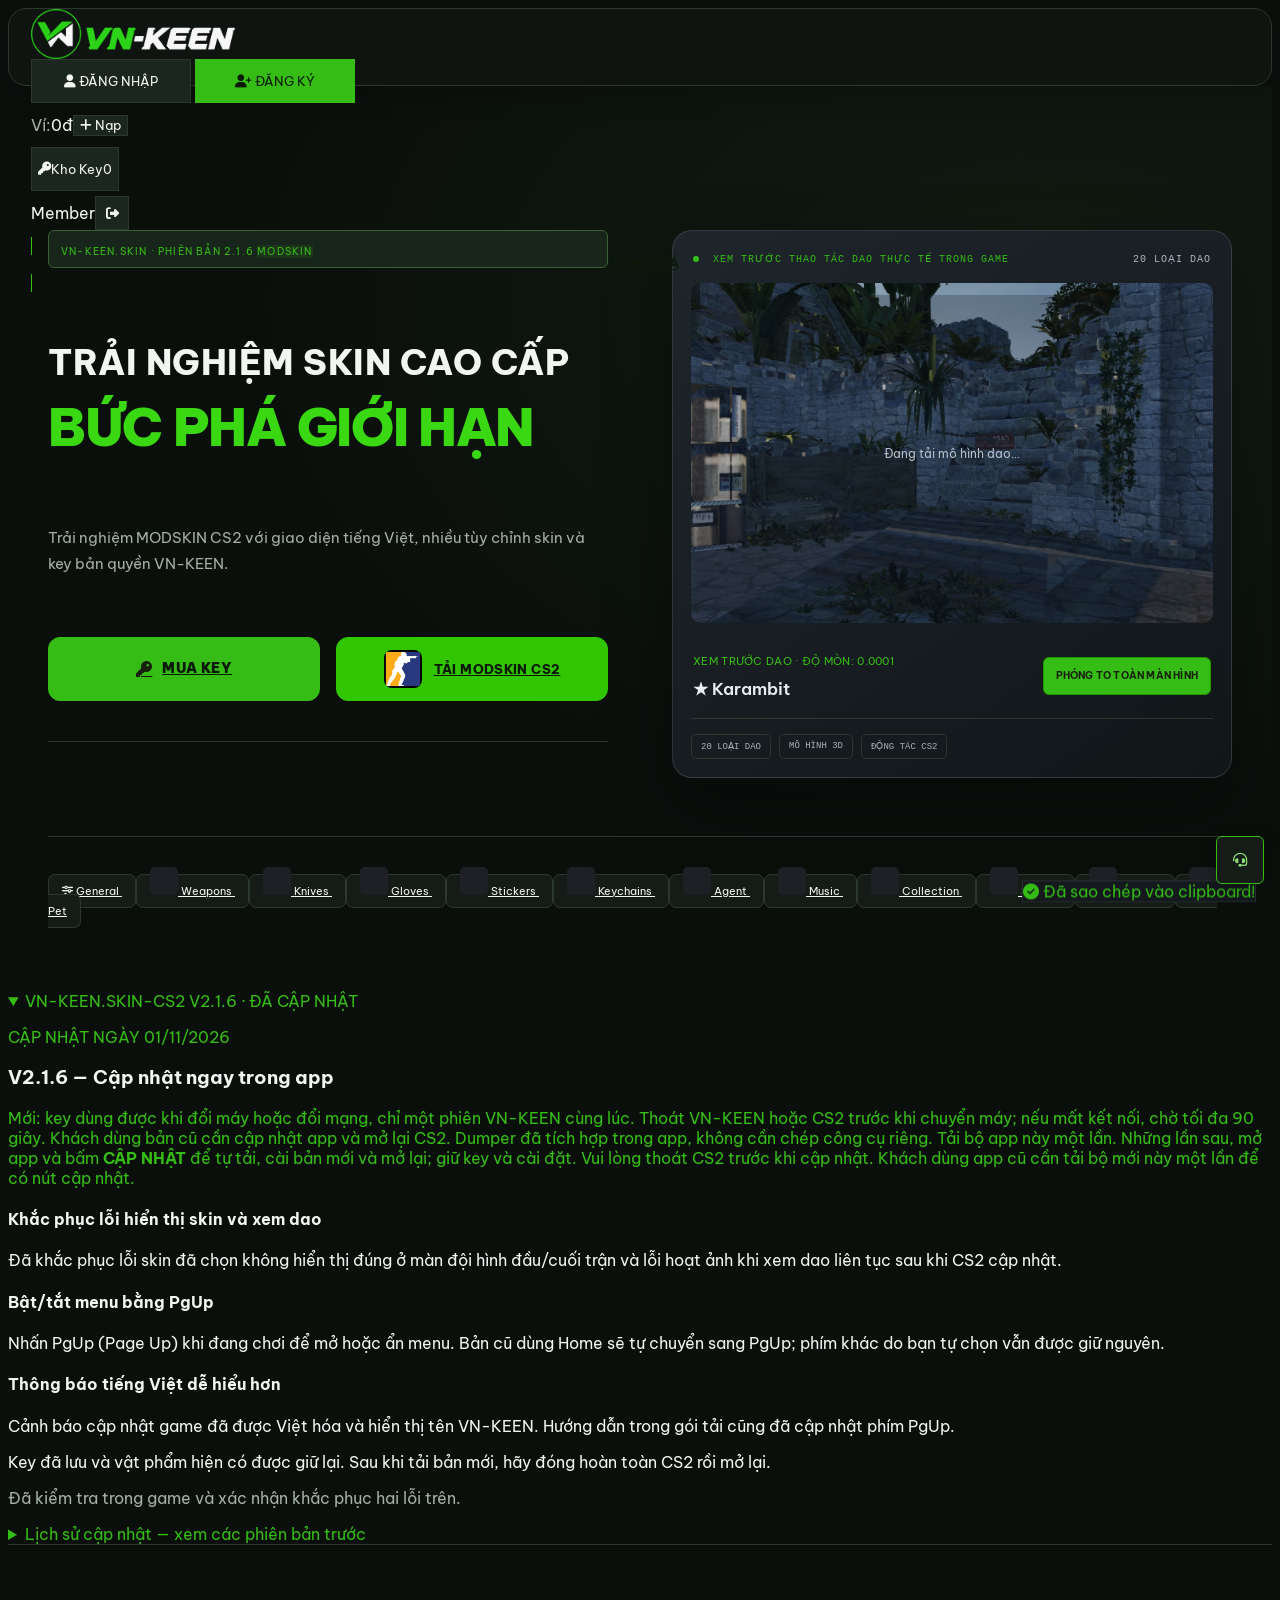
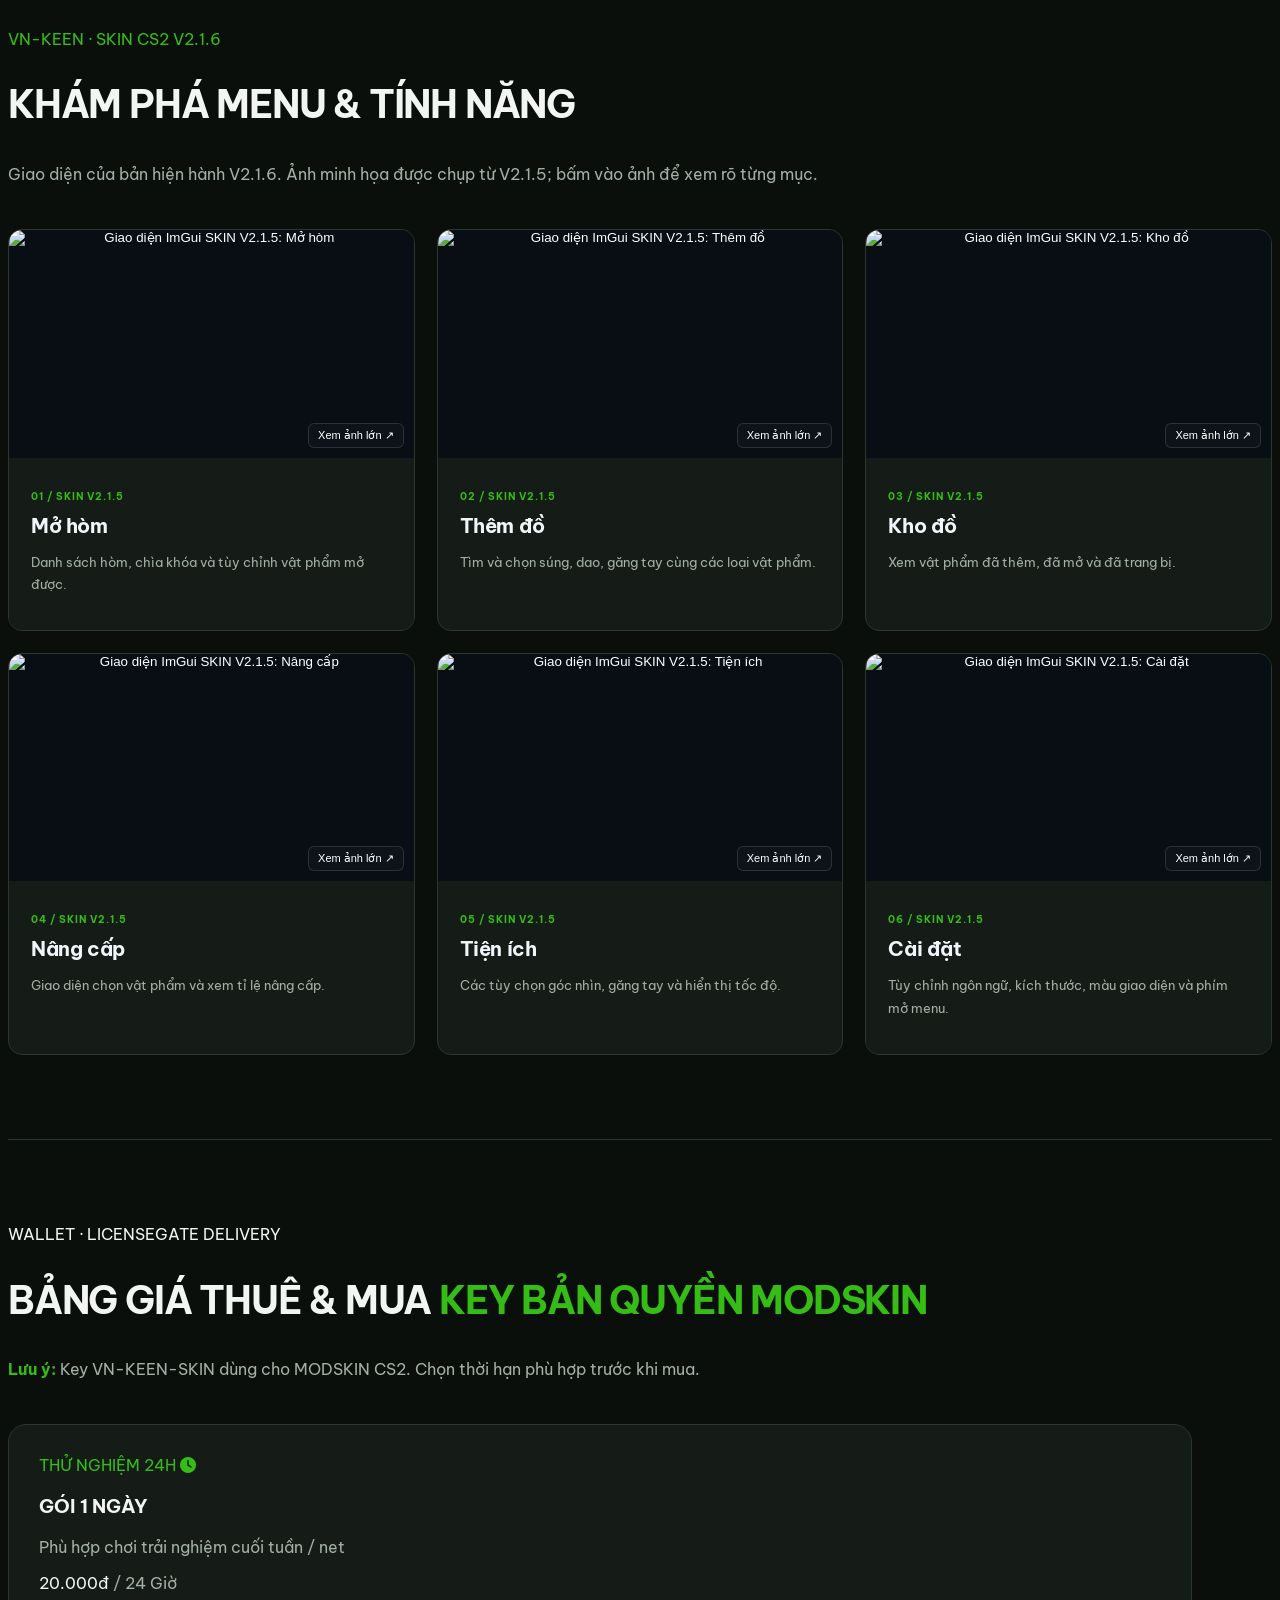
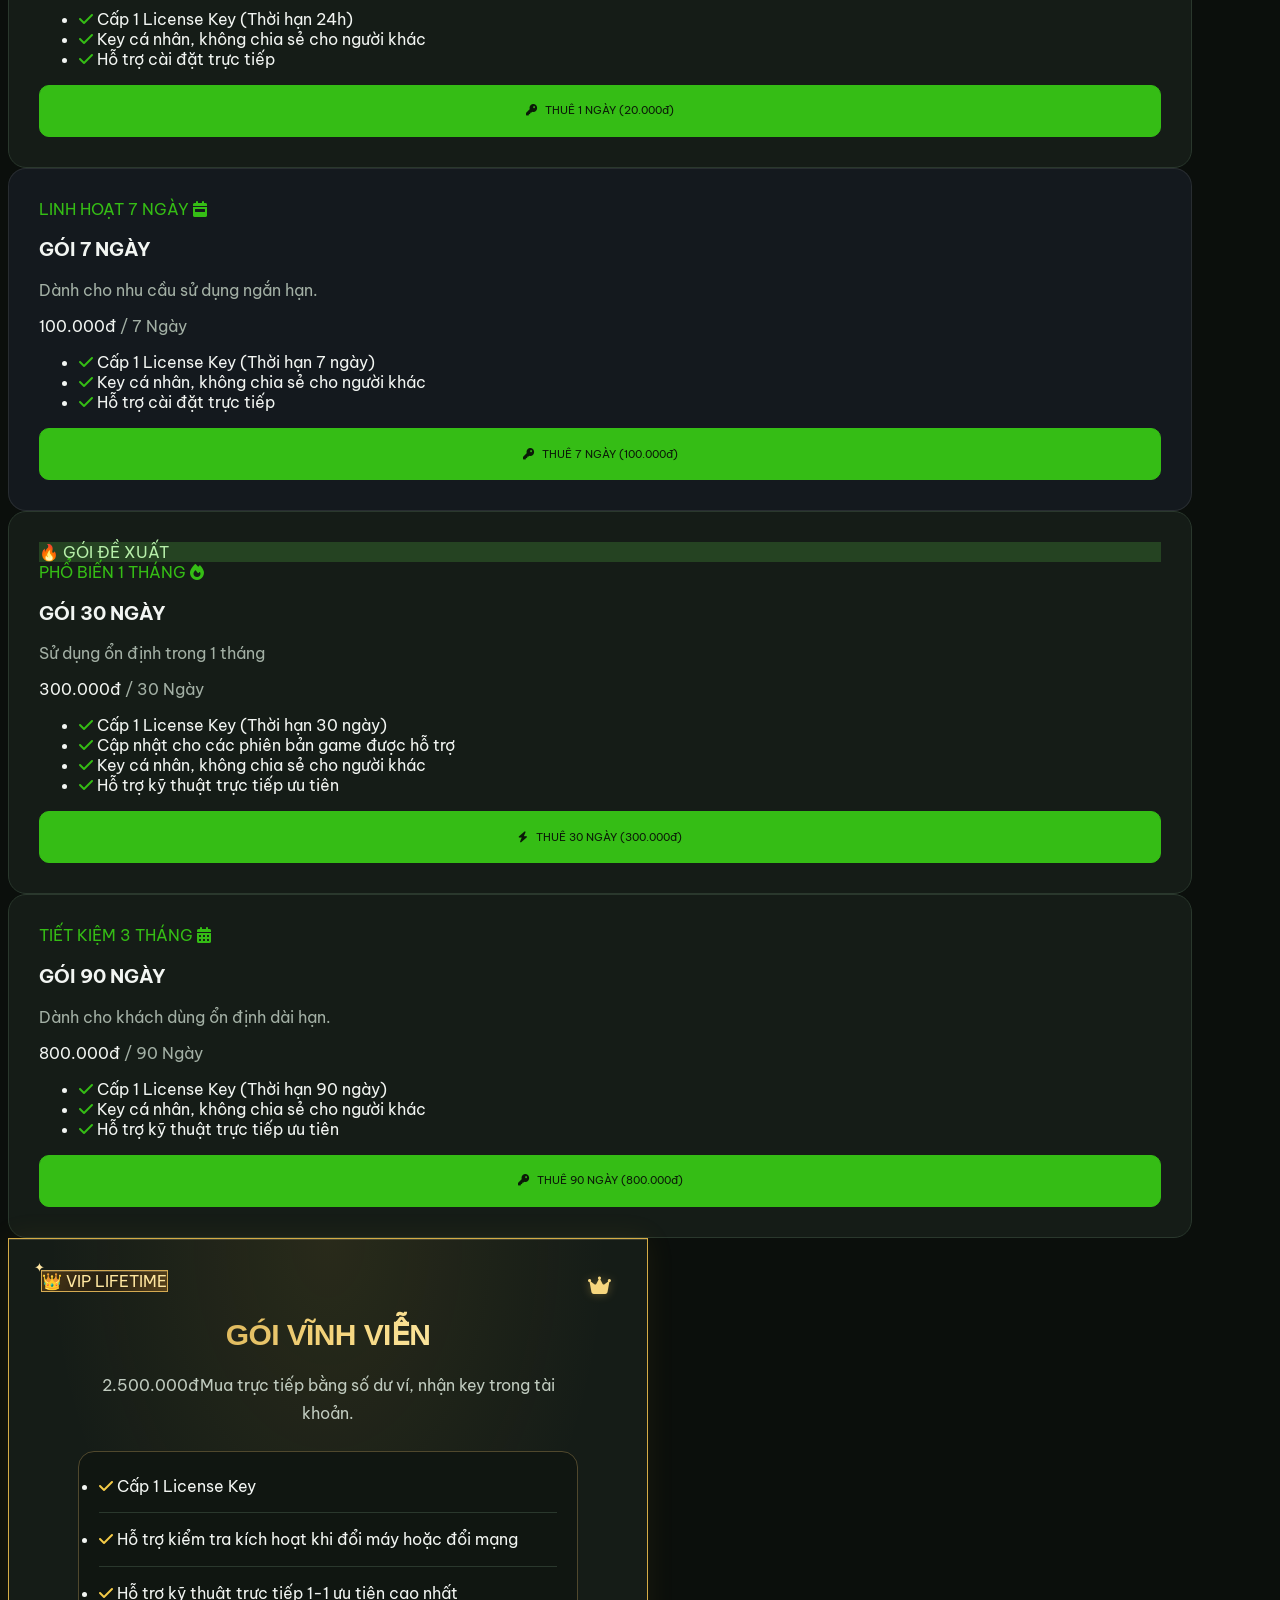
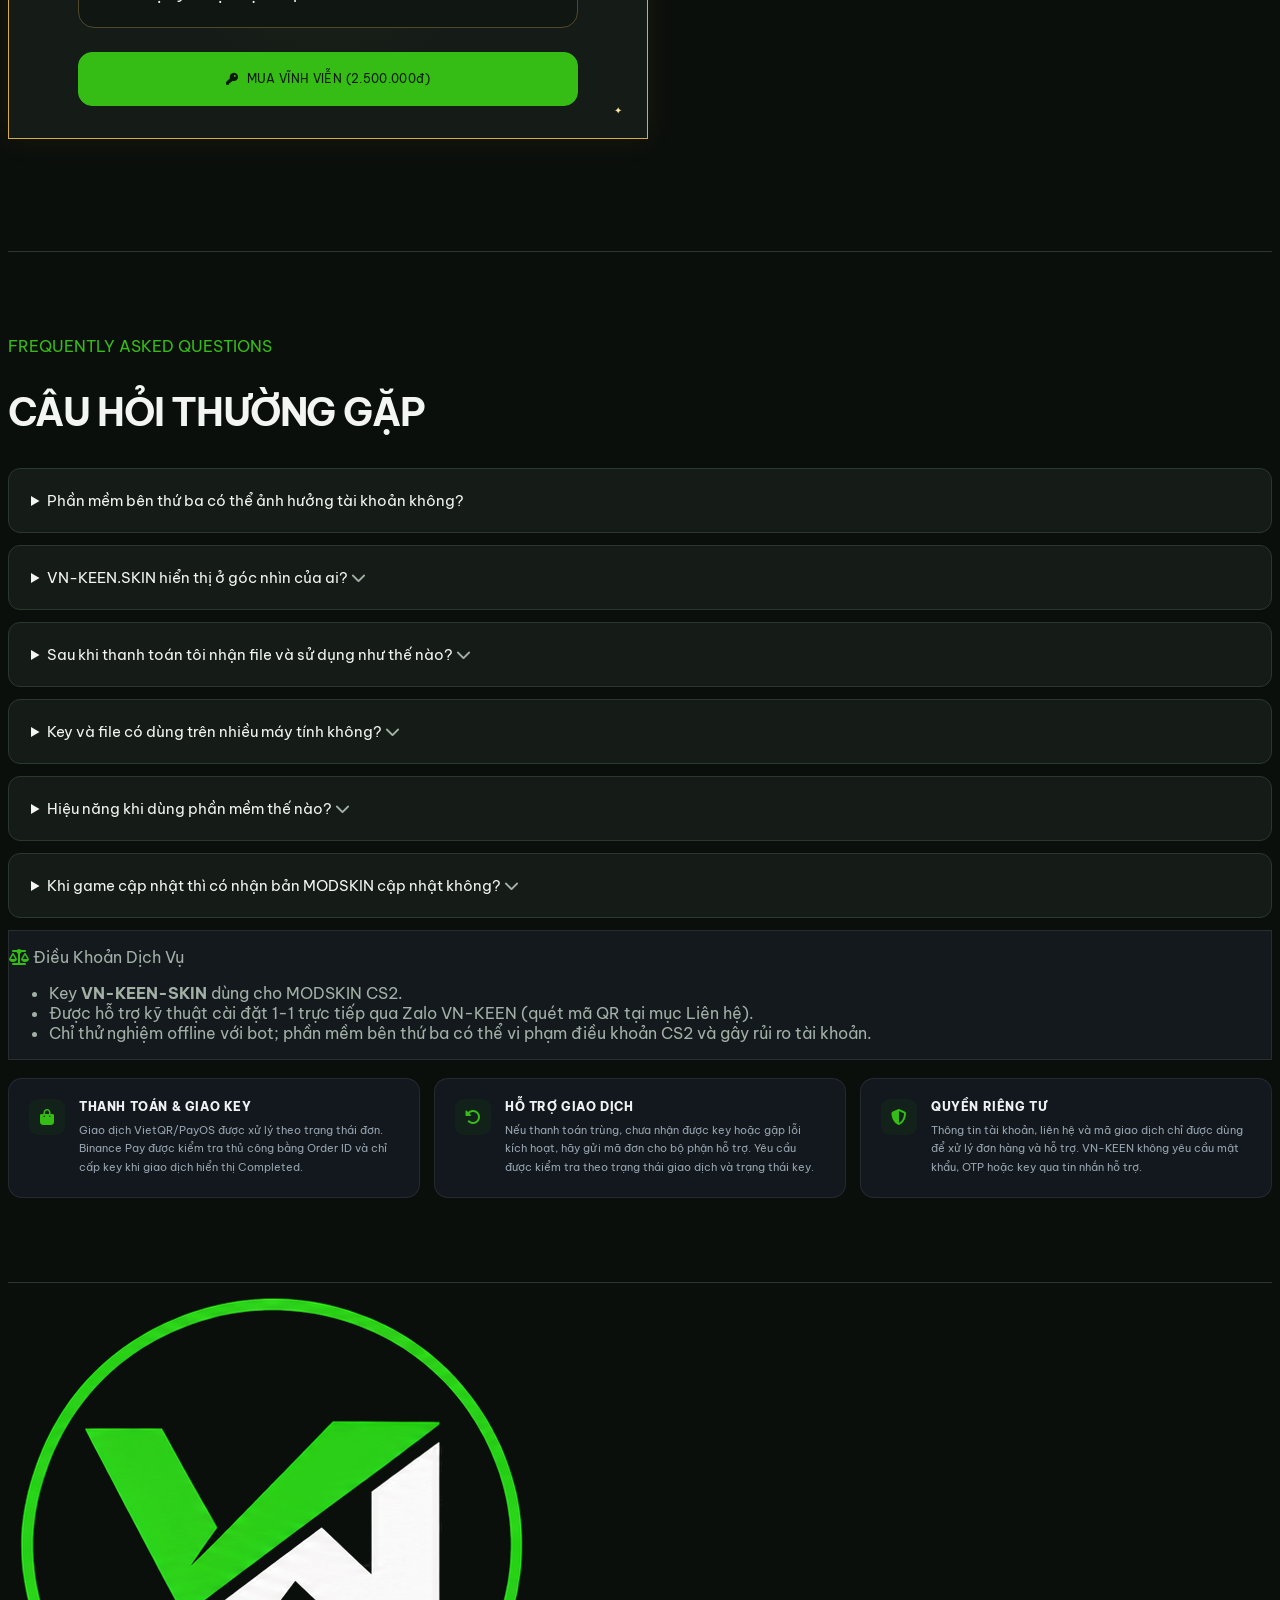
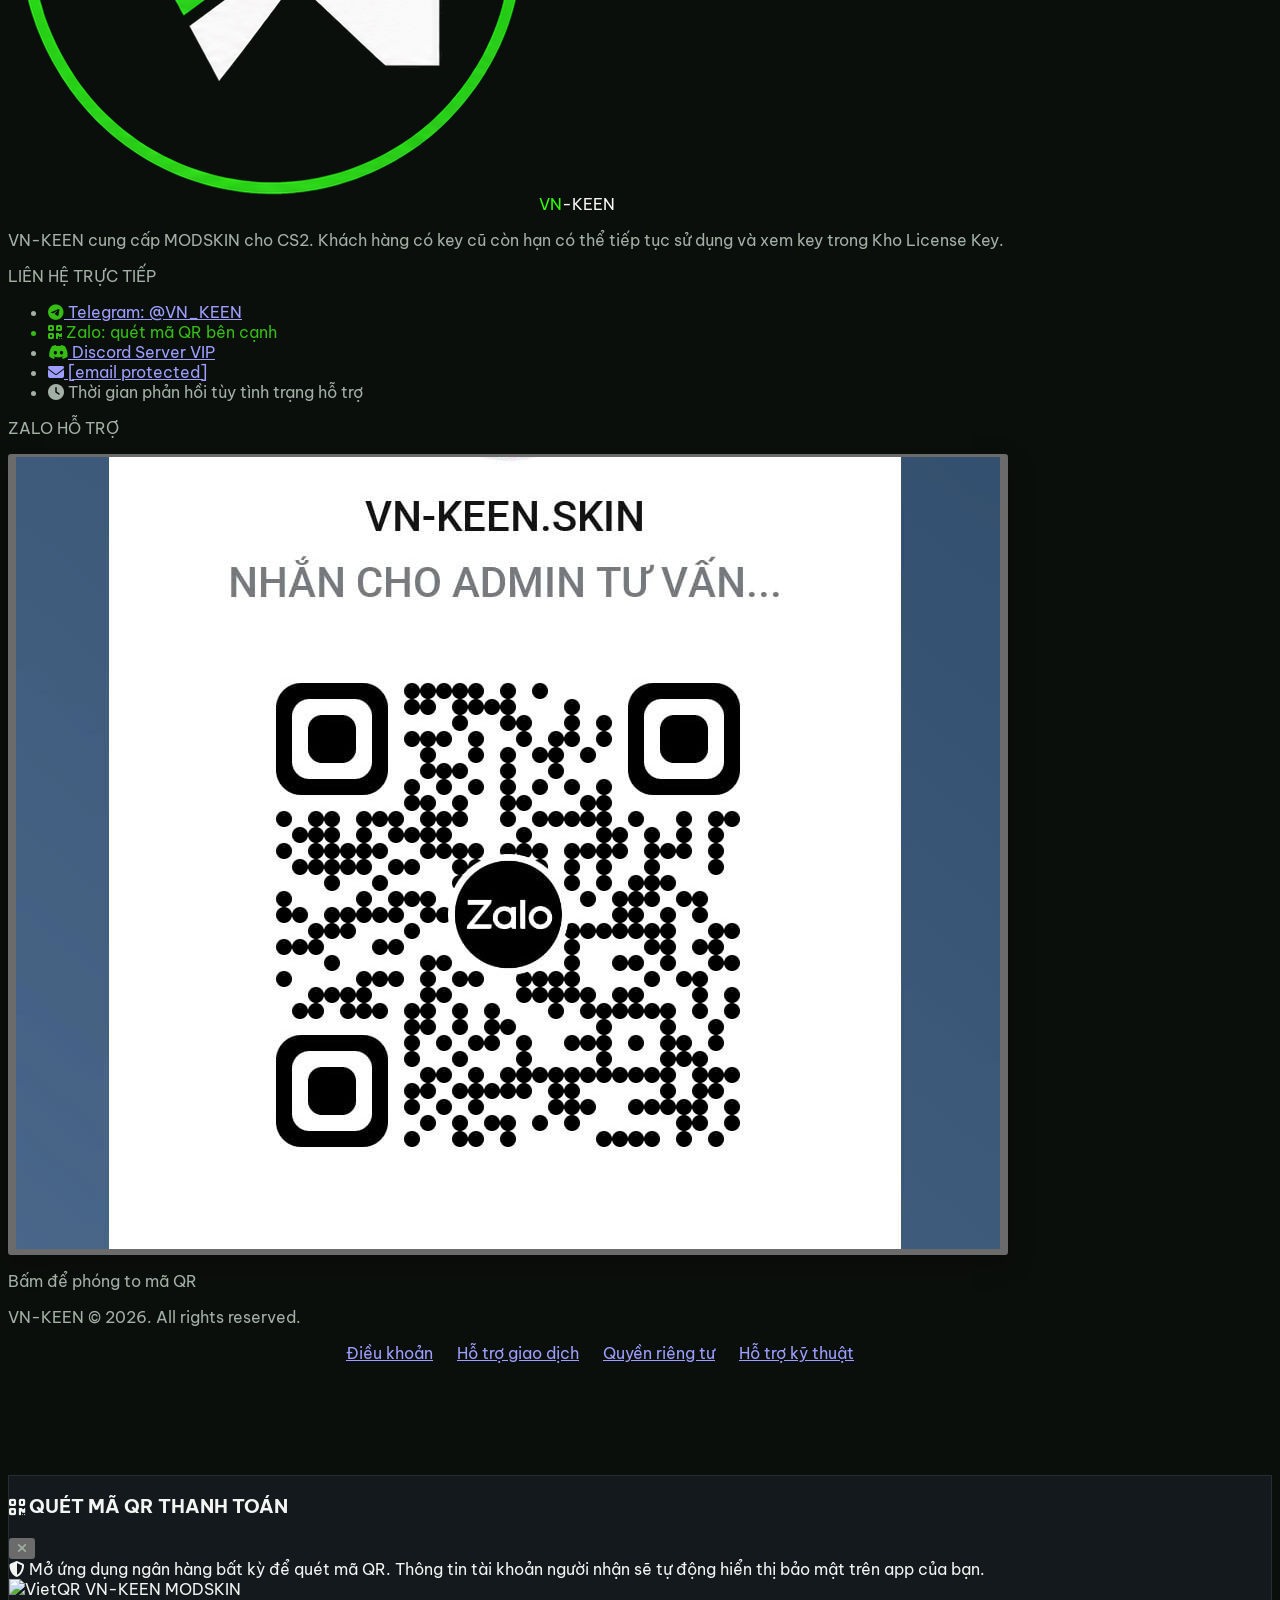
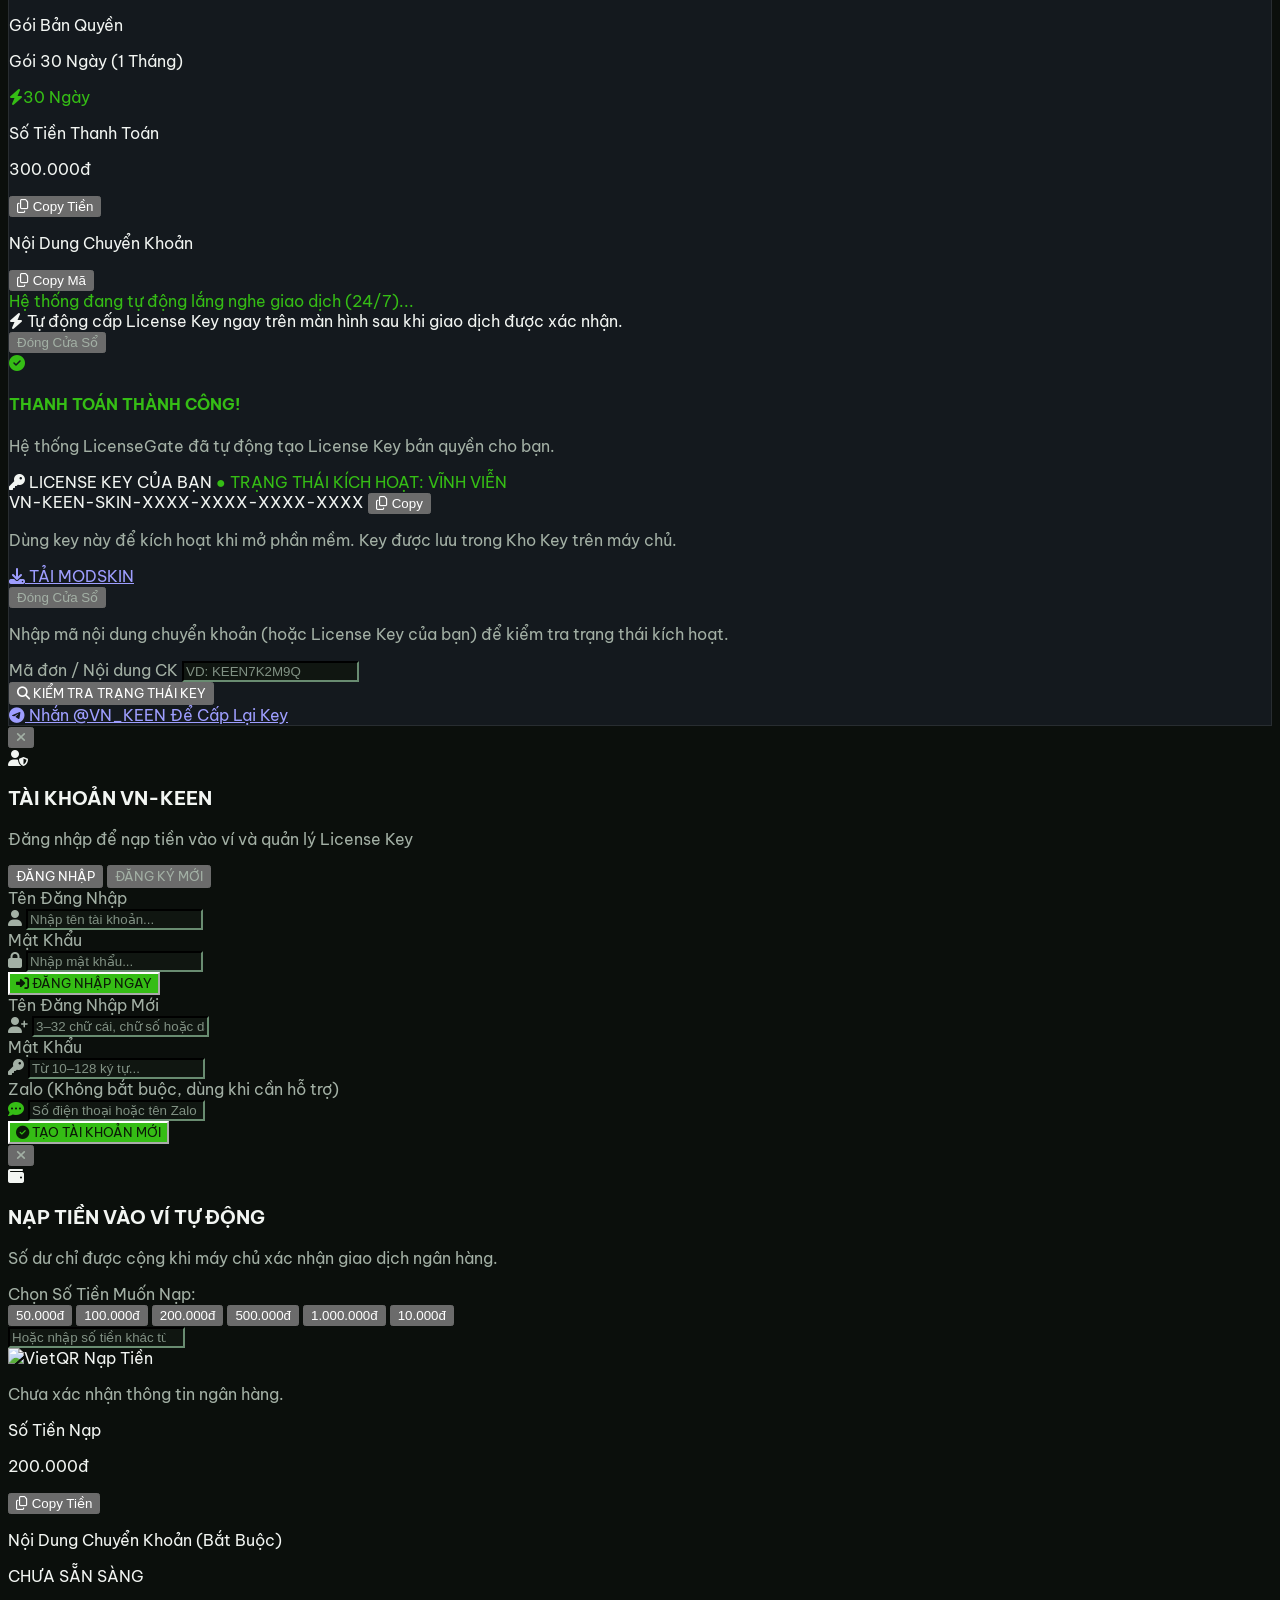
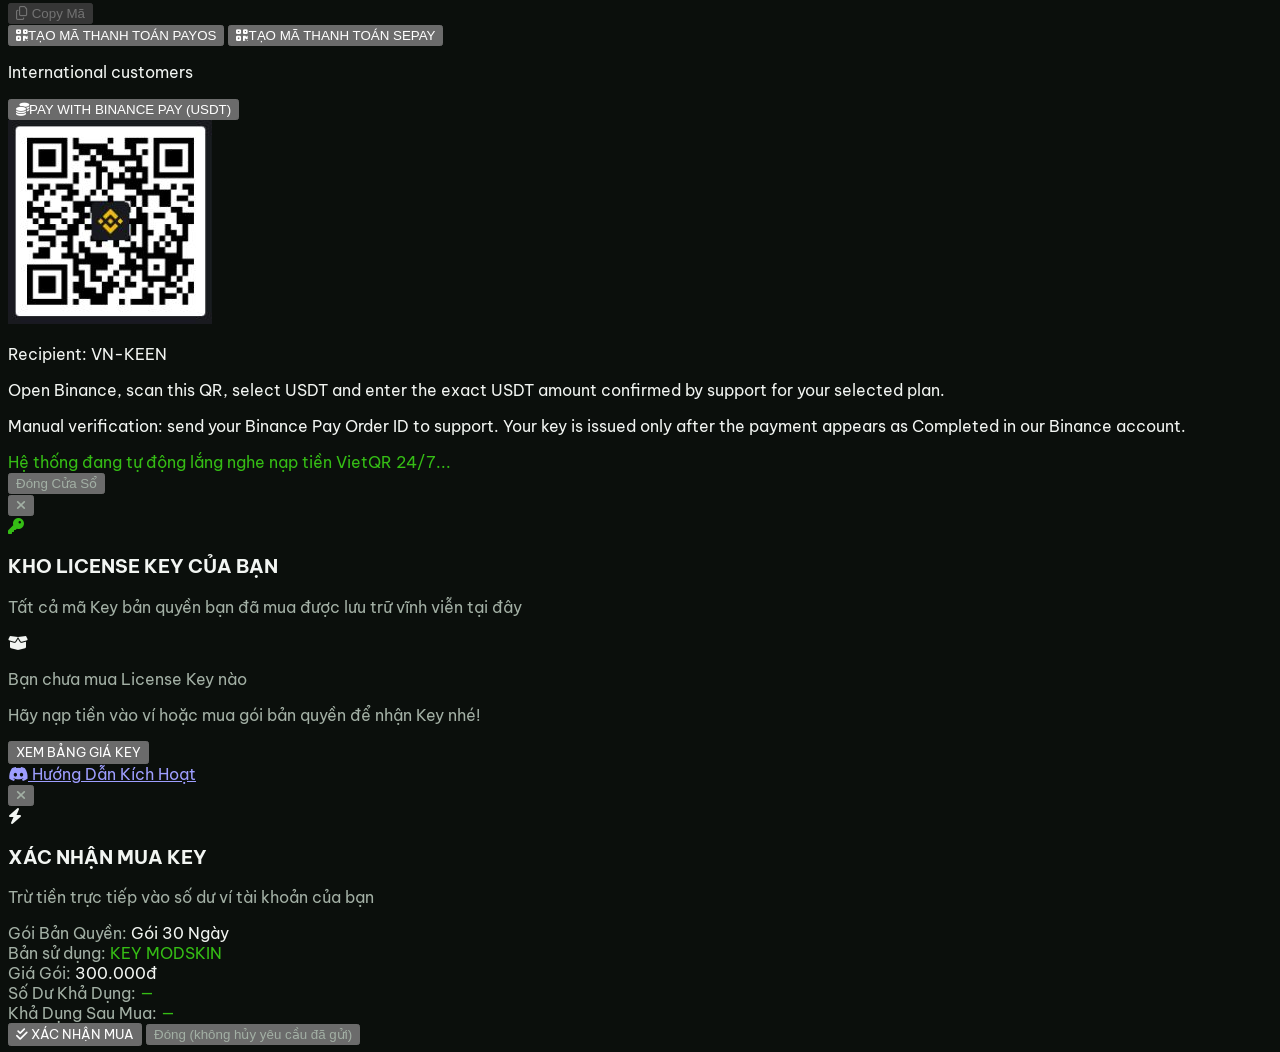
==== commit d448b00d: "Publish build 21604 with embedded dumper and player-facing guide" ====
--- a/public/index.html
+++ b/public/index.html
@@ -668,7 +668,7 @@
   <details id="skin-update" class="mx-auto max-w-4xl rounded-2xl border border-emerald-400/30 bg-gradient-to-br from-slate-950 via-slate-900 to-emerald-950 p-5 sm:p-8 text-sm leading-relaxed text-slate-300" open>
 <summary class="cursor-pointer font-bold text-emerald-300">VN-KEEN.SKIN-CS2 V2.1.6 · ĐÃ CẬP NHẬT</summary>
 <div class="mt-5 space-y-4"><p class="text-xs font-semibold text-emerald-300">CẬP NHẬT NGÀY 01/11/2026</p>
-<h3 class="text-xl sm:text-2xl font-bold text-white">V2.1.6 — Cập nhật ngay trong app</h3><p class="mt-3 text-emerald-300">Mới: key dùng được khi đổi máy hoặc đổi mạng, chỉ một phiên VN-KEEN cùng lúc. Thoát VN-KEEN hoặc CS2 trước khi chuyển máy; nếu mất kết nối, chờ tối đa 90 giây. Khách dùng bản cũ cần cập nhật app và mở lại CS2. Tải bộ app này một lần. Những lần sau, mở app và bấm <strong>CẬP NHẬT</strong> để tự tải, cài bản mới và mở lại; giữ key và cài đặt. Vui lòng thoát CS2 trước khi cập nhật. Khách dùng app cũ cần tải bộ mới này một lần để có nút cập nhật.</p>
+<h3 class="text-xl sm:text-2xl font-bold text-white">V2.1.6 — Cập nhật ngay trong app</h3><p class="mt-3 text-emerald-300">Mới: key dùng được khi đổi máy hoặc đổi mạng, chỉ một phiên VN-KEEN cùng lúc. Thoát VN-KEEN hoặc CS2 trước khi chuyển máy; nếu mất kết nối, chờ tối đa 90 giây. Khách dùng bản cũ cần cập nhật app và mở lại CS2. Dumper đã tích hợp trong app, không cần chép công cụ riêng. Tải bộ app này một lần. Những lần sau, mở app và bấm <strong>CẬP NHẬT</strong> để tự tải, cài bản mới và mở lại; giữ key và cài đặt. Vui lòng thoát CS2 trước khi cập nhật. Khách dùng app cũ cần tải bộ mới này một lần để có nút cập nhật.</p>
 <div class="grid gap-3 sm:grid-cols-3">
 <div class="rounded-xl border border-emerald-400/20 bg-emerald-400/5 p-4"><h4 class="font-bold text-white">Khắc phục lỗi hiển thị skin và xem dao</h4><p class="mt-2">Đã khắc phục lỗi skin đã chọn không hiển thị đúng ở màn đội hình đầu/cuối trận và lỗi hoạt ảnh khi xem dao liên tục sau khi CS2 cập nhật.</p></div>
 <div class="rounded-xl border border-emerald-400/20 bg-emerald-400/5 p-4"><h4 class="font-bold text-white">Bật/tắt menu bằng PgUp</h4><p class="mt-2">Nhấn PgUp (Page Up) khi đang chơi để mở hoặc ẩn menu. Bản cũ dùng Home sẽ tự chuyển sang PgUp; phím khác do bạn tự chọn vẫn được giữ nguyên.</p></div>
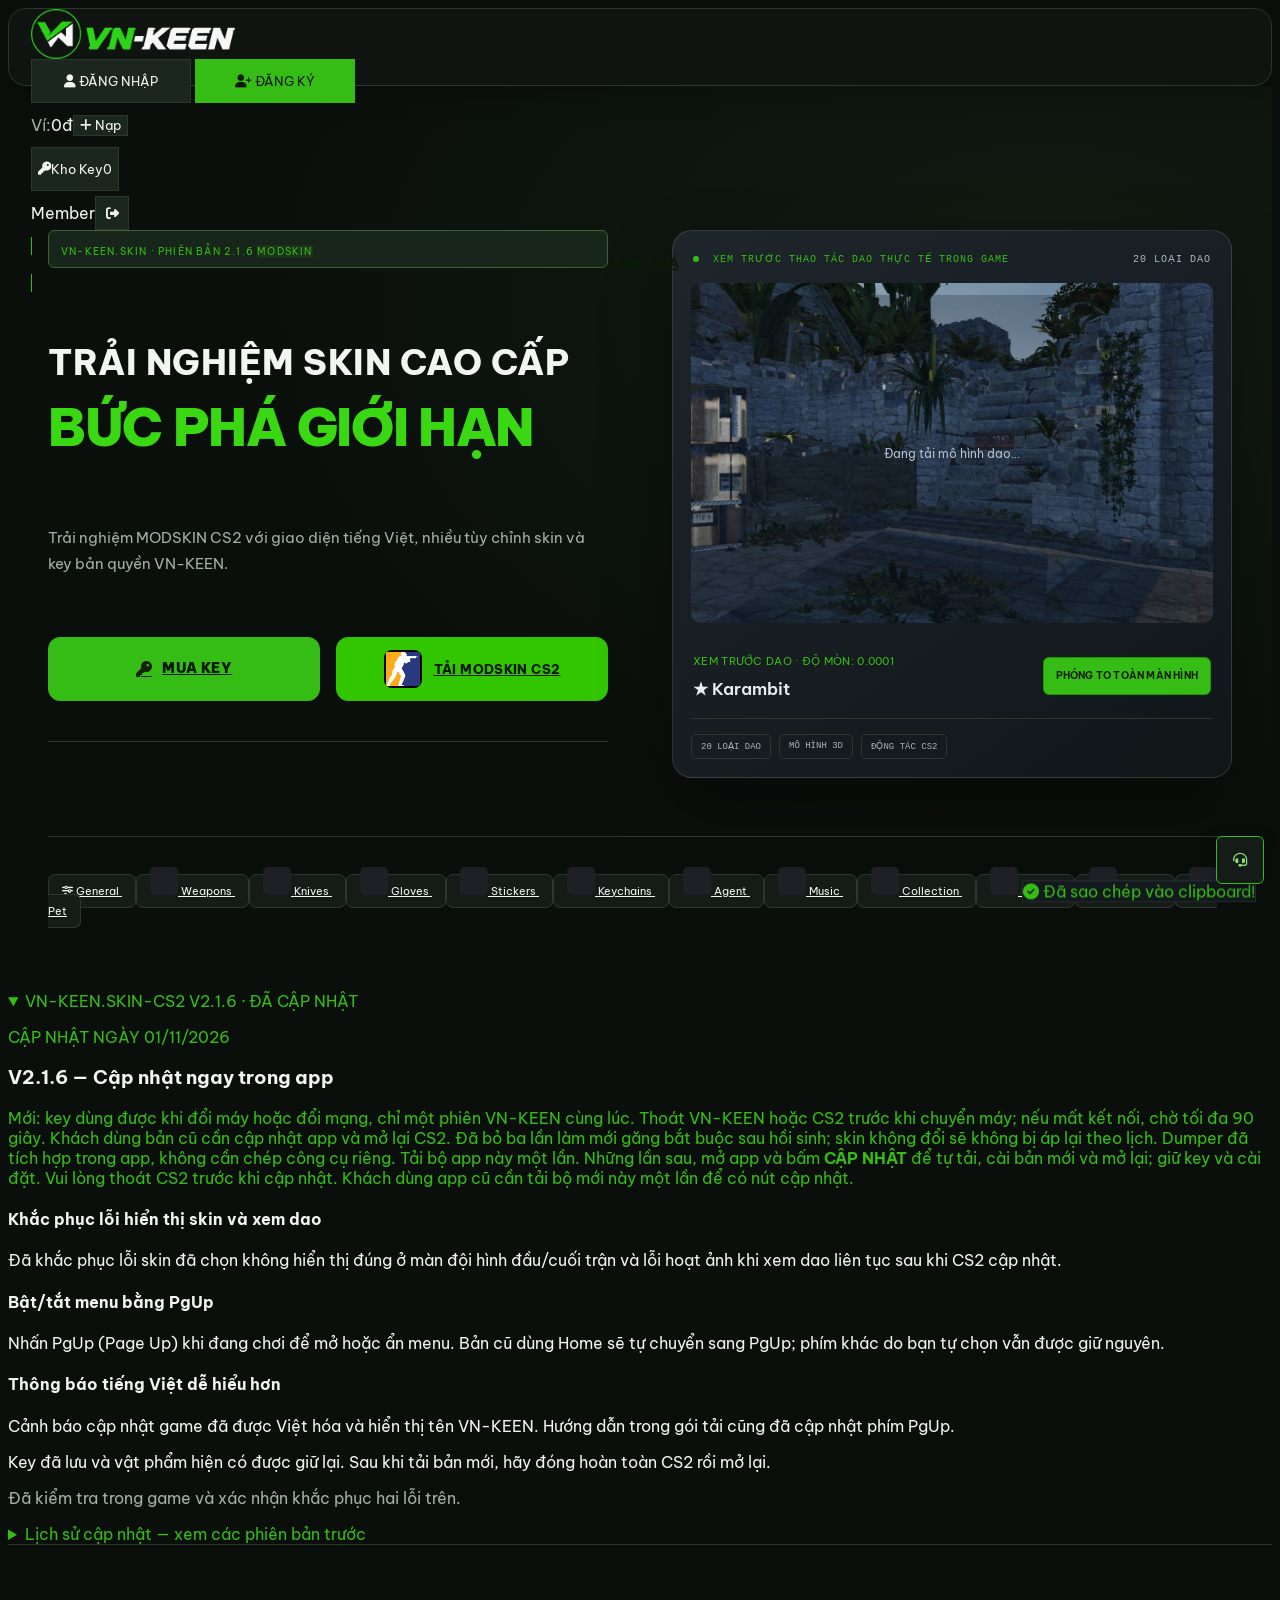
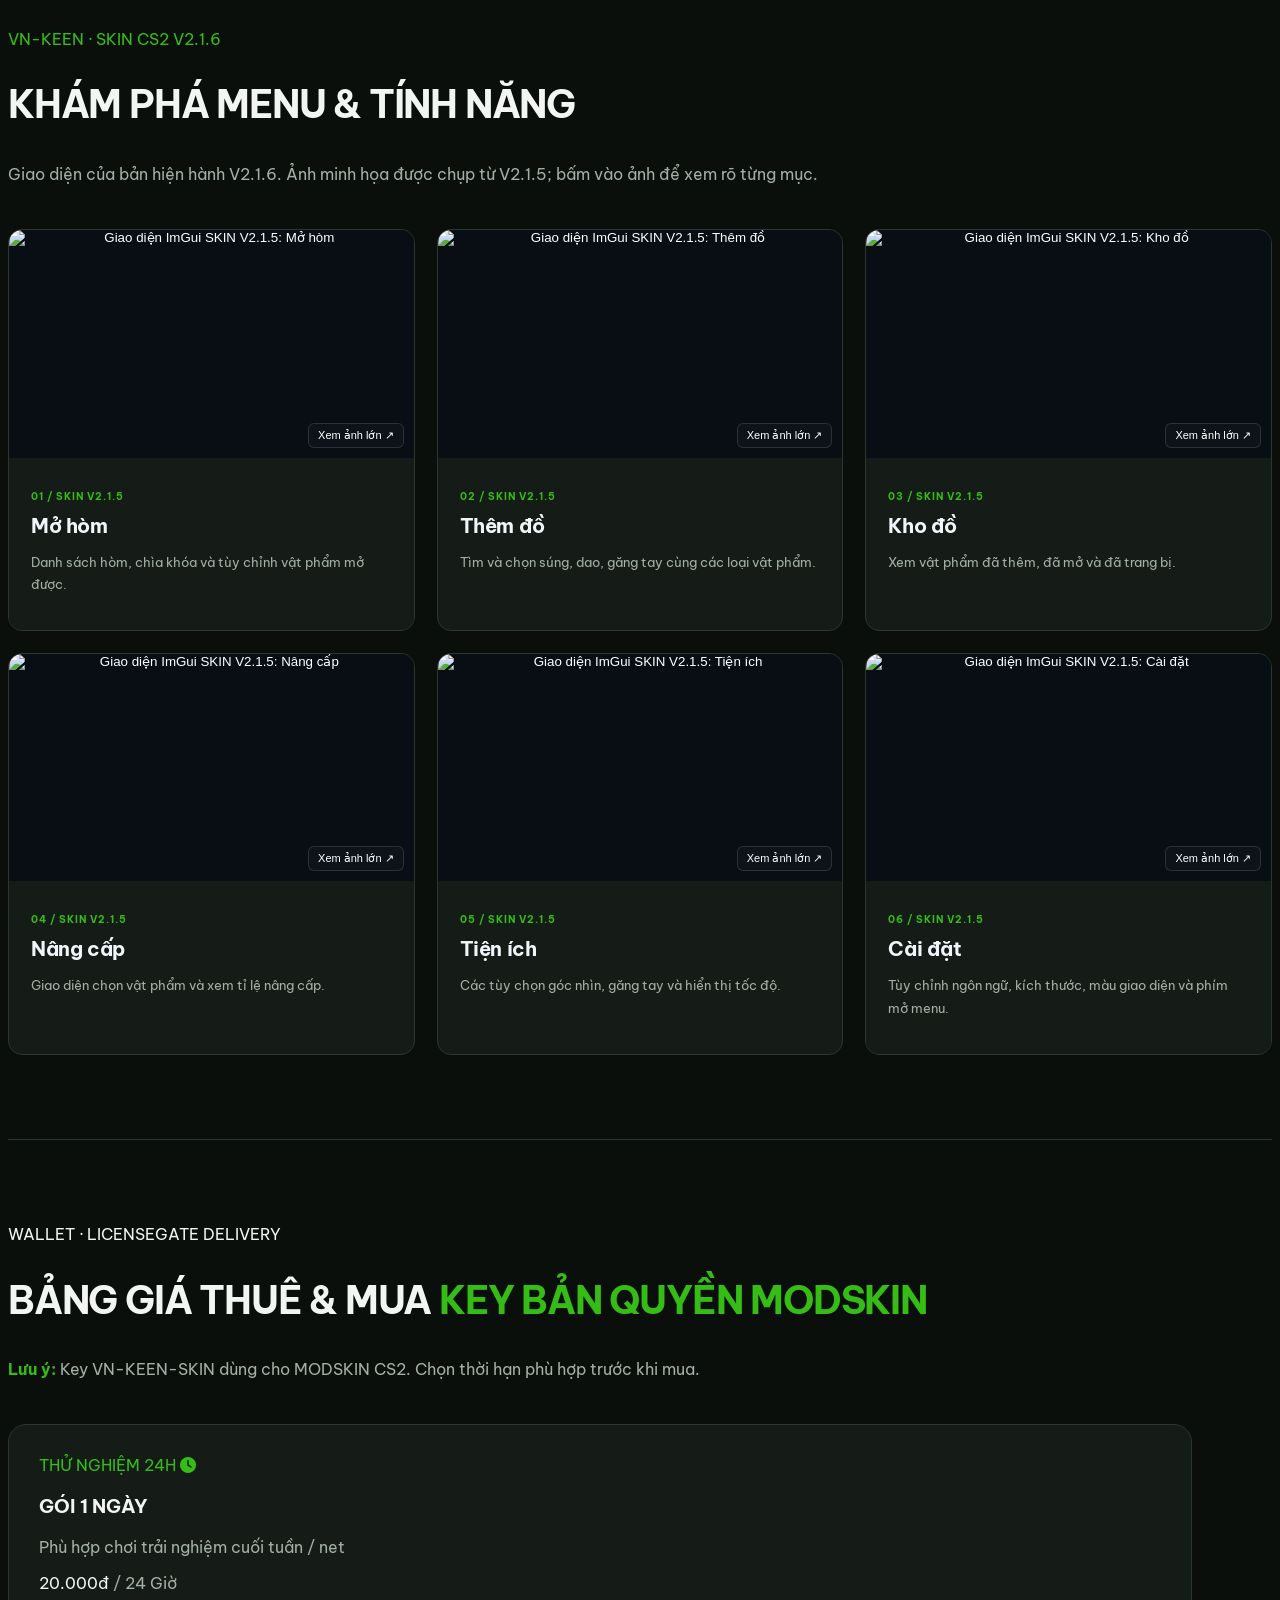
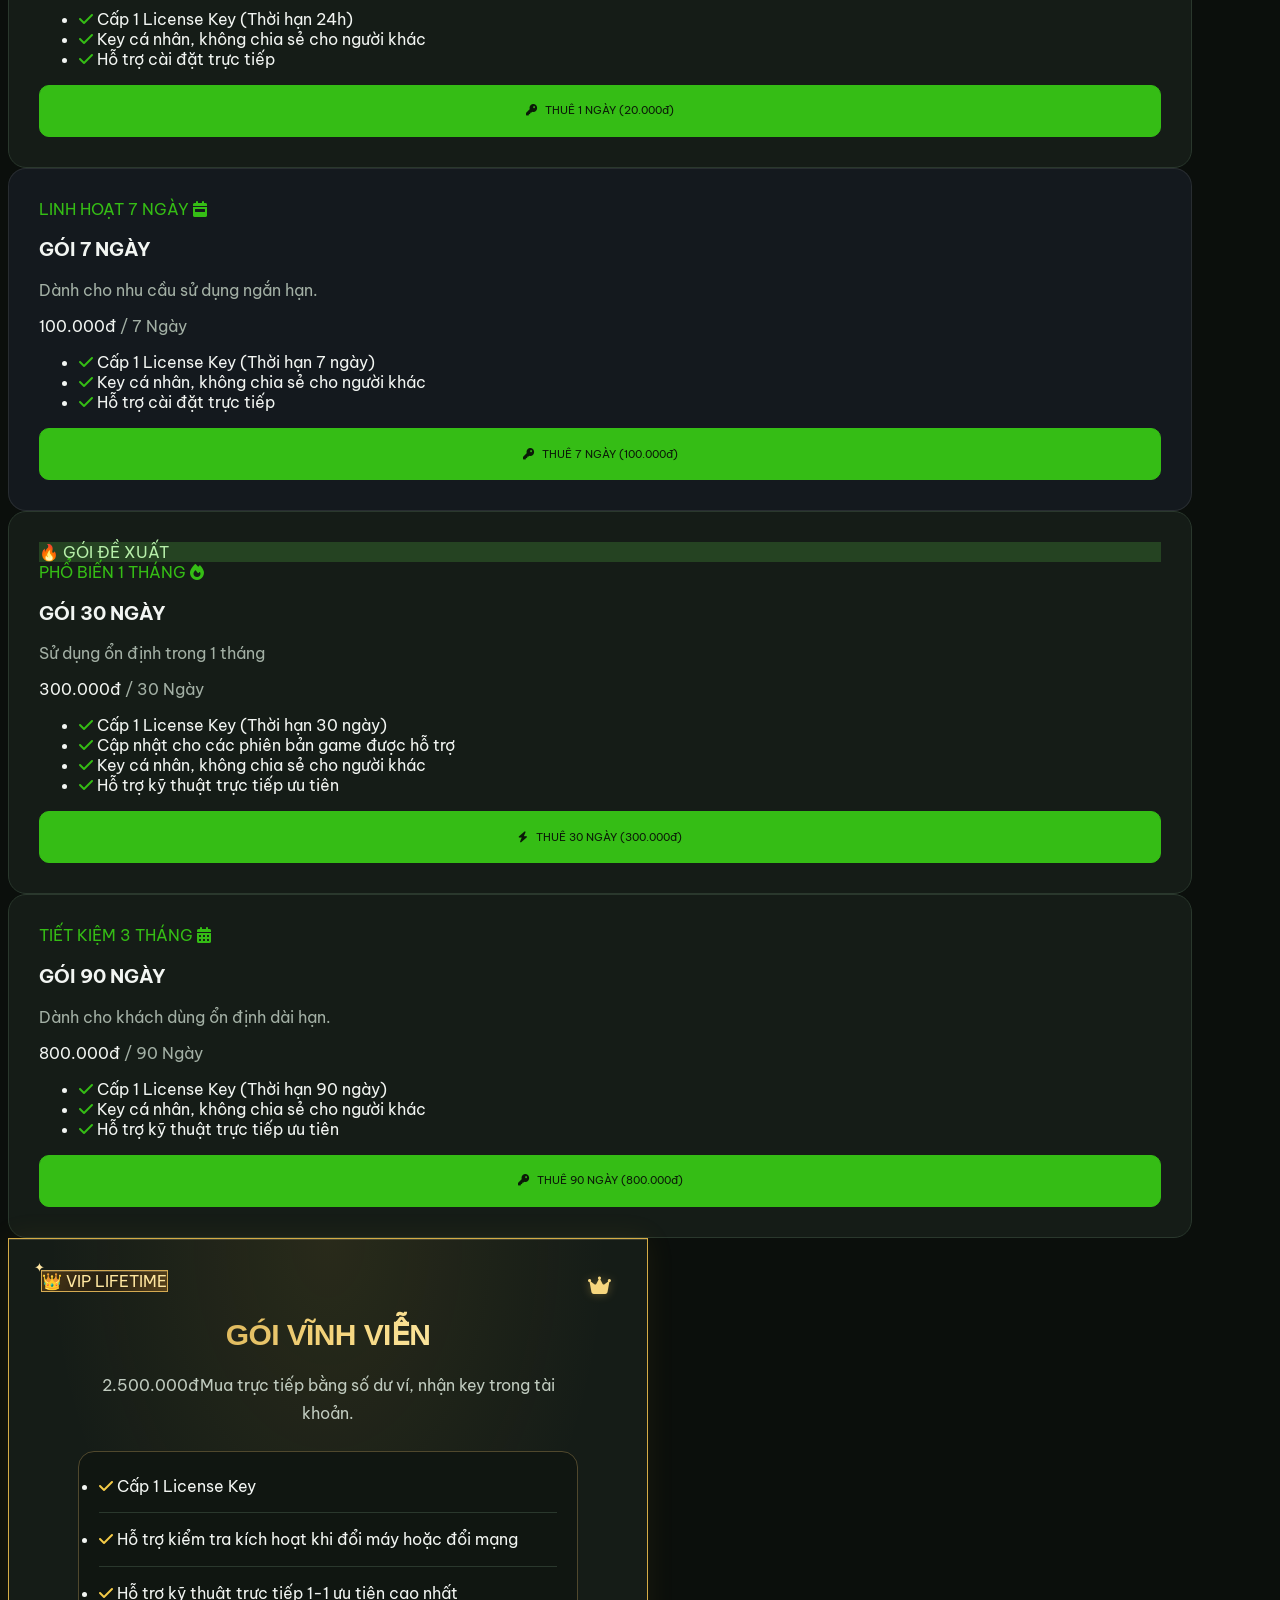
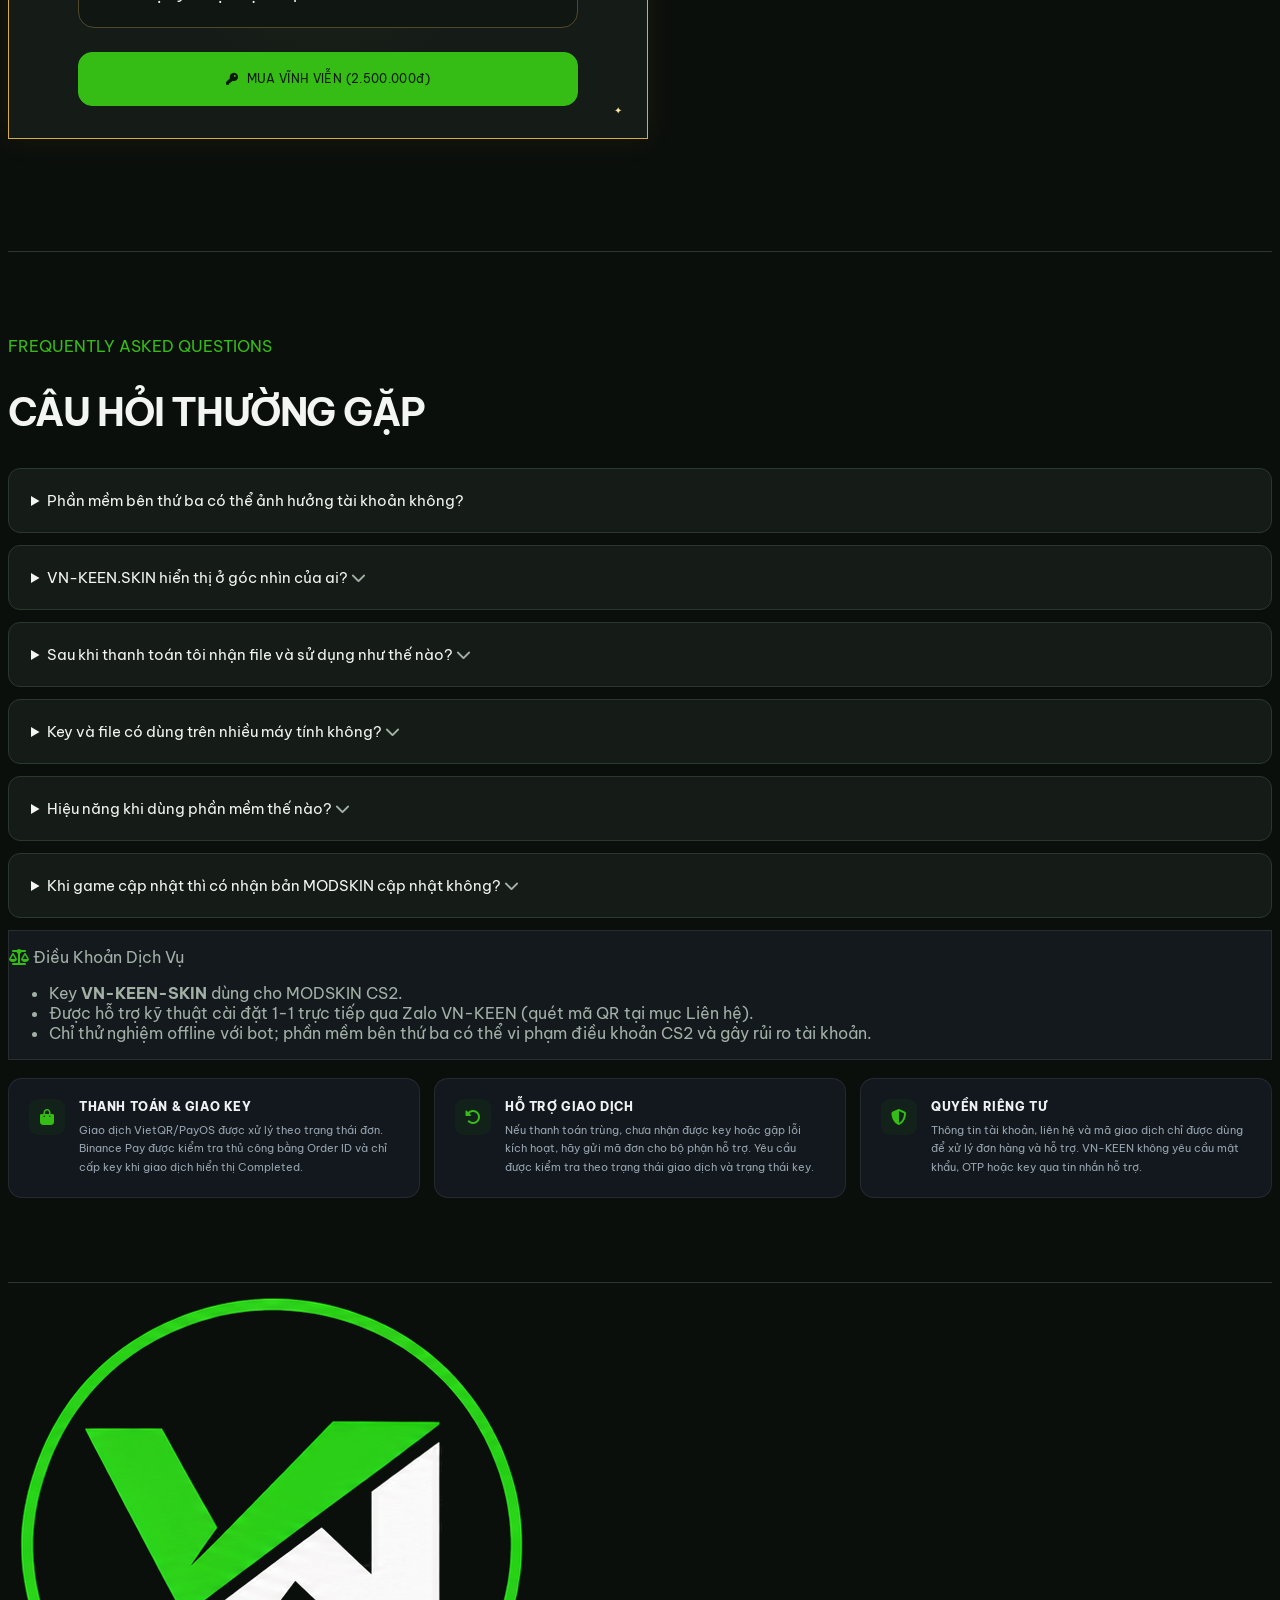
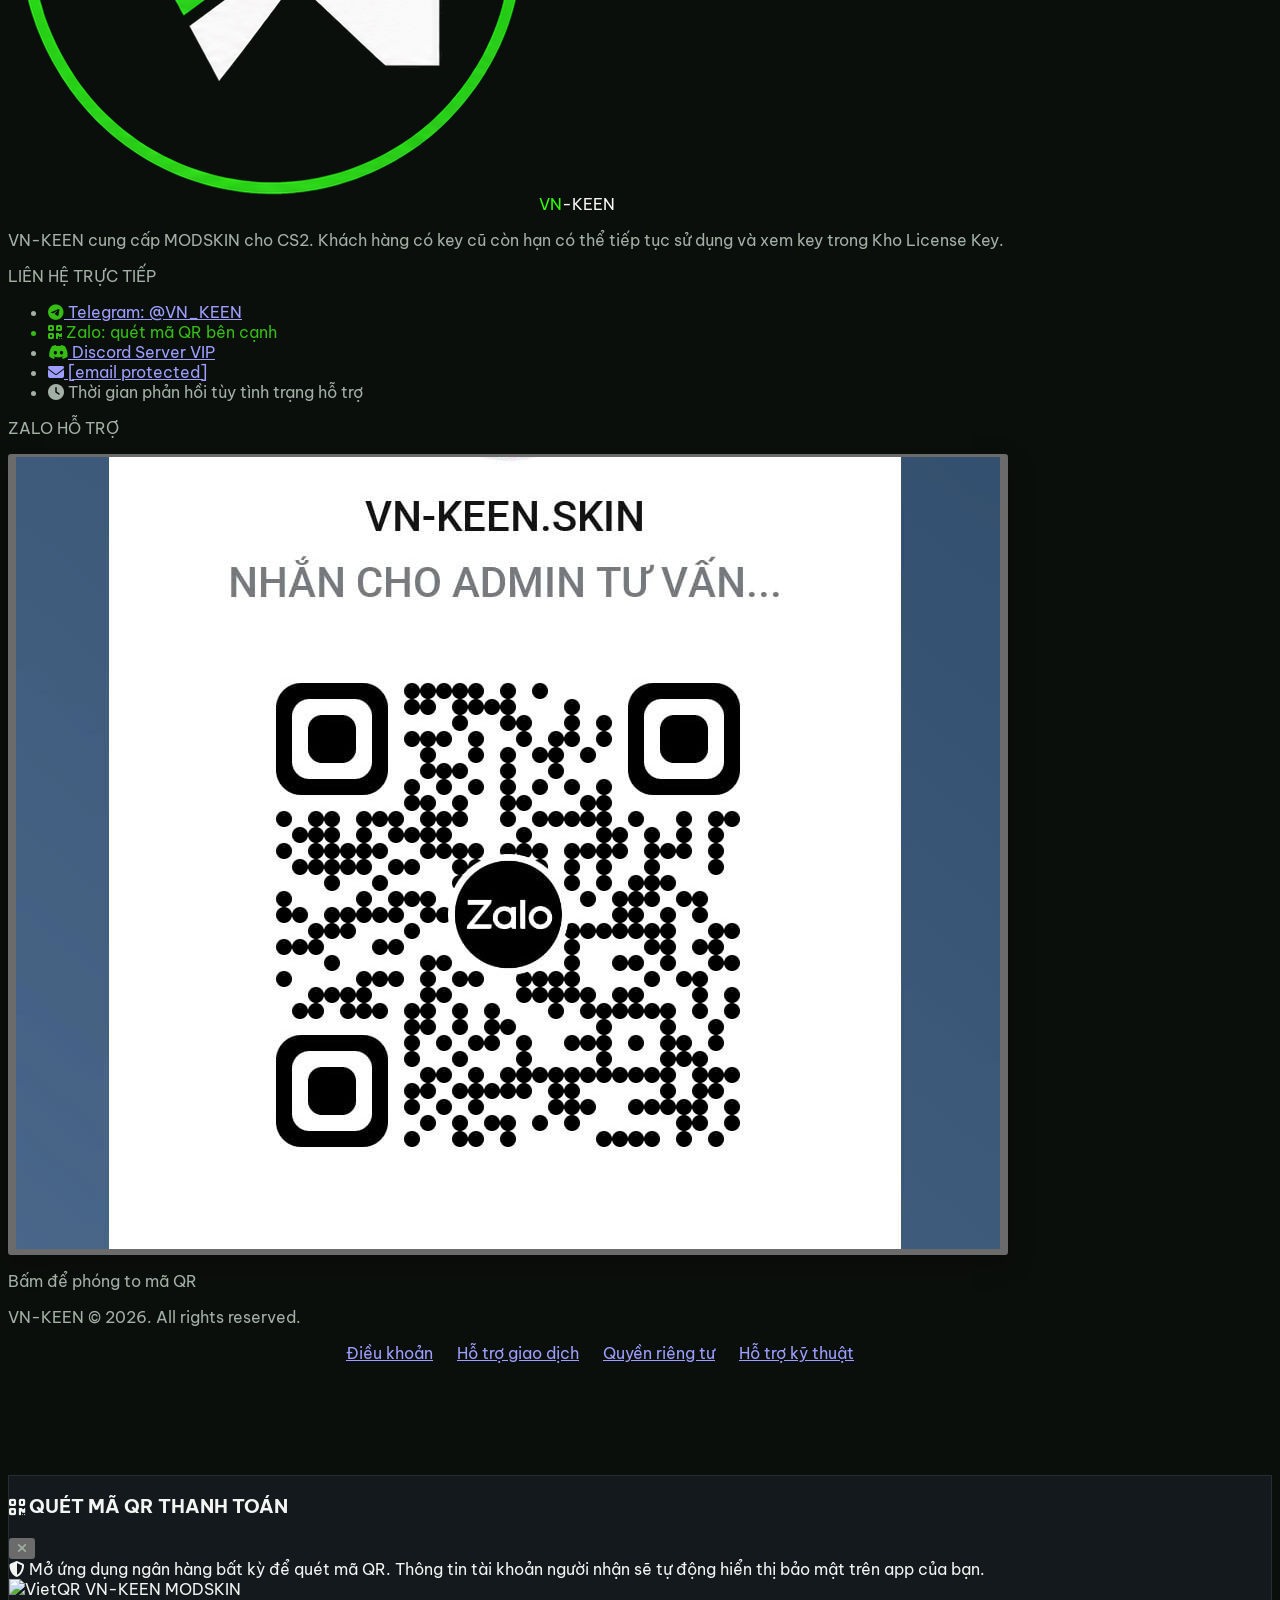
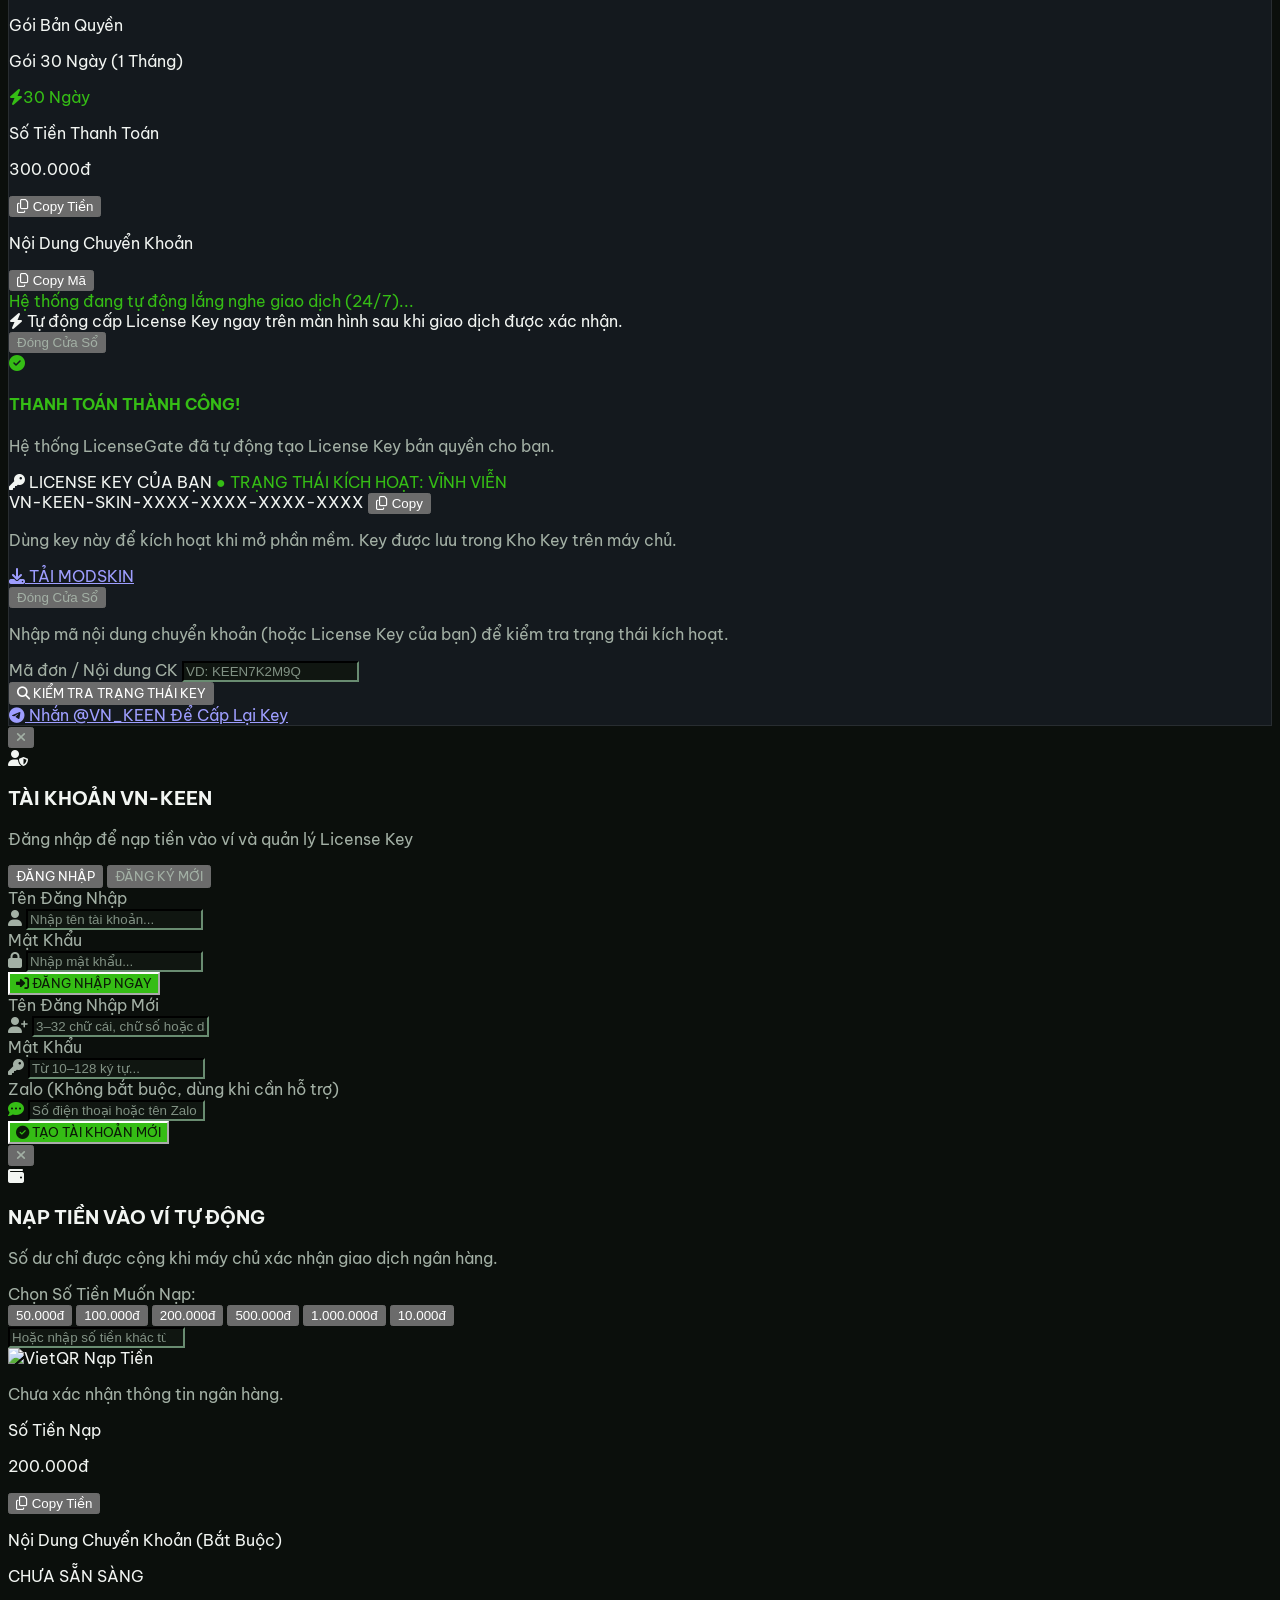
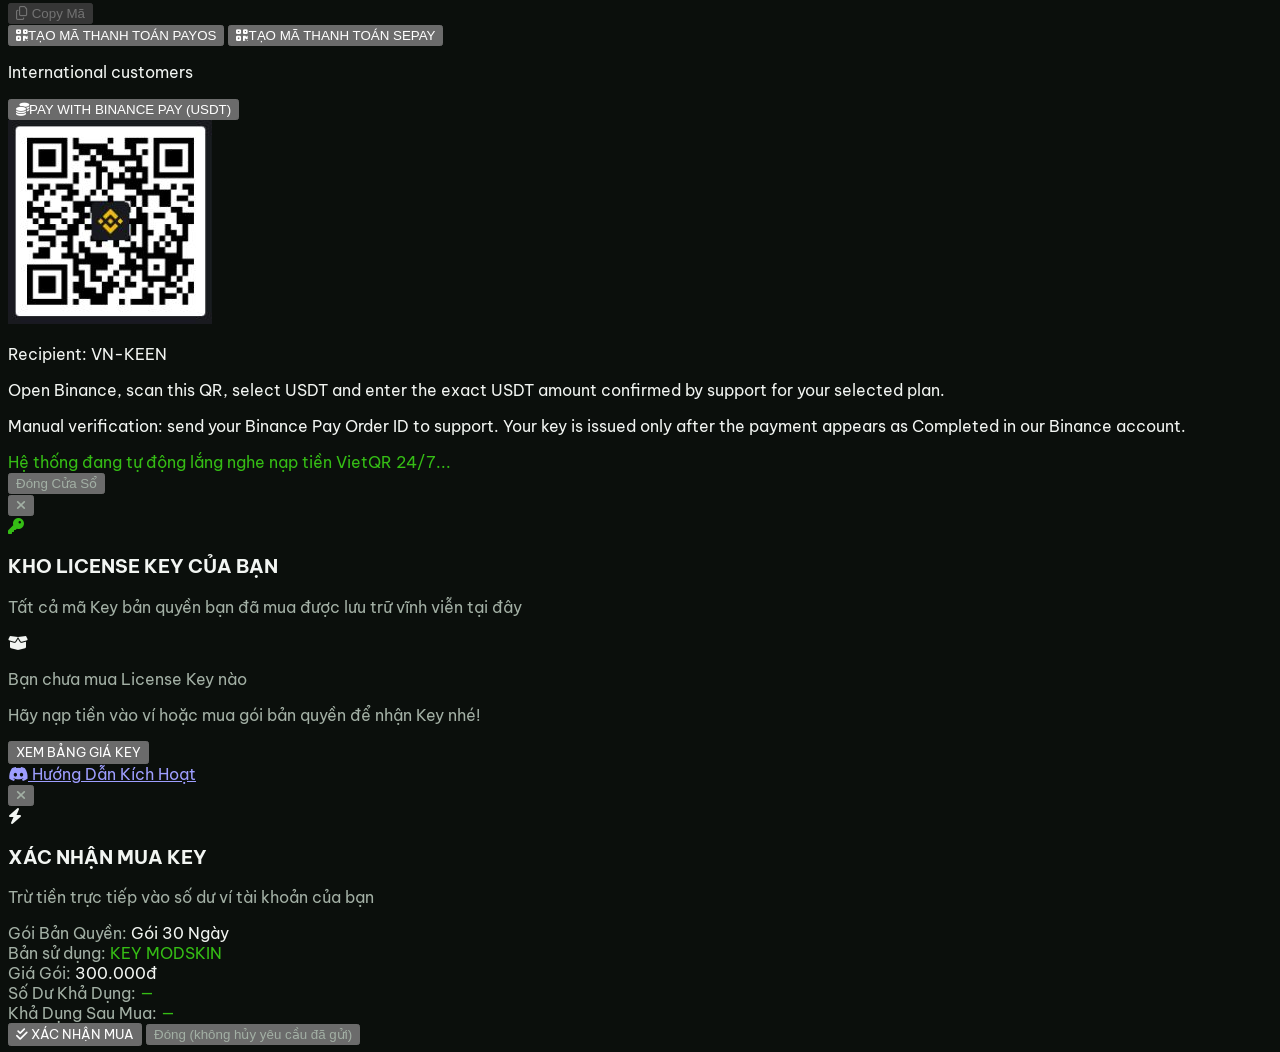
==== commit 1a634327: "Publish build 21605: remove repeated spawn cosmetic refreshes" ====
--- a/public/index.html
+++ b/public/index.html
@@ -668,7 +668,7 @@
   <details id="skin-update" class="mx-auto max-w-4xl rounded-2xl border border-emerald-400/30 bg-gradient-to-br from-slate-950 via-slate-900 to-emerald-950 p-5 sm:p-8 text-sm leading-relaxed text-slate-300" open>
 <summary class="cursor-pointer font-bold text-emerald-300">VN-KEEN.SKIN-CS2 V2.1.6 · ĐÃ CẬP NHẬT</summary>
 <div class="mt-5 space-y-4"><p class="text-xs font-semibold text-emerald-300">CẬP NHẬT NGÀY 01/11/2026</p>
-<h3 class="text-xl sm:text-2xl font-bold text-white">V2.1.6 — Cập nhật ngay trong app</h3><p class="mt-3 text-emerald-300">Mới: key dùng được khi đổi máy hoặc đổi mạng, chỉ một phiên VN-KEEN cùng lúc. Thoát VN-KEEN hoặc CS2 trước khi chuyển máy; nếu mất kết nối, chờ tối đa 90 giây. Khách dùng bản cũ cần cập nhật app và mở lại CS2. Dumper đã tích hợp trong app, không cần chép công cụ riêng. Tải bộ app này một lần. Những lần sau, mở app và bấm <strong>CẬP NHẬT</strong> để tự tải, cài bản mới và mở lại; giữ key và cài đặt. Vui lòng thoát CS2 trước khi cập nhật. Khách dùng app cũ cần tải bộ mới này một lần để có nút cập nhật.</p>
+<h3 class="text-xl sm:text-2xl font-bold text-white">V2.1.6 — Cập nhật ngay trong app</h3><p class="mt-3 text-emerald-300">Mới: key dùng được khi đổi máy hoặc đổi mạng, chỉ một phiên VN-KEEN cùng lúc. Thoát VN-KEEN hoặc CS2 trước khi chuyển máy; nếu mất kết nối, chờ tối đa 90 giây. Khách dùng bản cũ cần cập nhật app và mở lại CS2. Đã bỏ ba lần làm mới găng bắt buộc sau hồi sinh; skin không đổi sẽ không bị áp lại theo lịch. Dumper đã tích hợp trong app, không cần chép công cụ riêng. Tải bộ app này một lần. Những lần sau, mở app và bấm <strong>CẬP NHẬT</strong> để tự tải, cài bản mới và mở lại; giữ key và cài đặt. Vui lòng thoát CS2 trước khi cập nhật. Khách dùng app cũ cần tải bộ mới này một lần để có nút cập nhật.</p>
 <div class="grid gap-3 sm:grid-cols-3">
 <div class="rounded-xl border border-emerald-400/20 bg-emerald-400/5 p-4"><h4 class="font-bold text-white">Khắc phục lỗi hiển thị skin và xem dao</h4><p class="mt-2">Đã khắc phục lỗi skin đã chọn không hiển thị đúng ở màn đội hình đầu/cuối trận và lỗi hoạt ảnh khi xem dao liên tục sau khi CS2 cập nhật.</p></div>
 <div class="rounded-xl border border-emerald-400/20 bg-emerald-400/5 p-4"><h4 class="font-bold text-white">Bật/tắt menu bằng PgUp</h4><p class="mt-2">Nhấn PgUp (Page Up) khi đang chơi để mở hoặc ẩn menu. Bản cũ dùng Home sẽ tự chuyển sang PgUp; phím khác do bạn tự chọn vẫn được giữ nguyên.</p></div>
